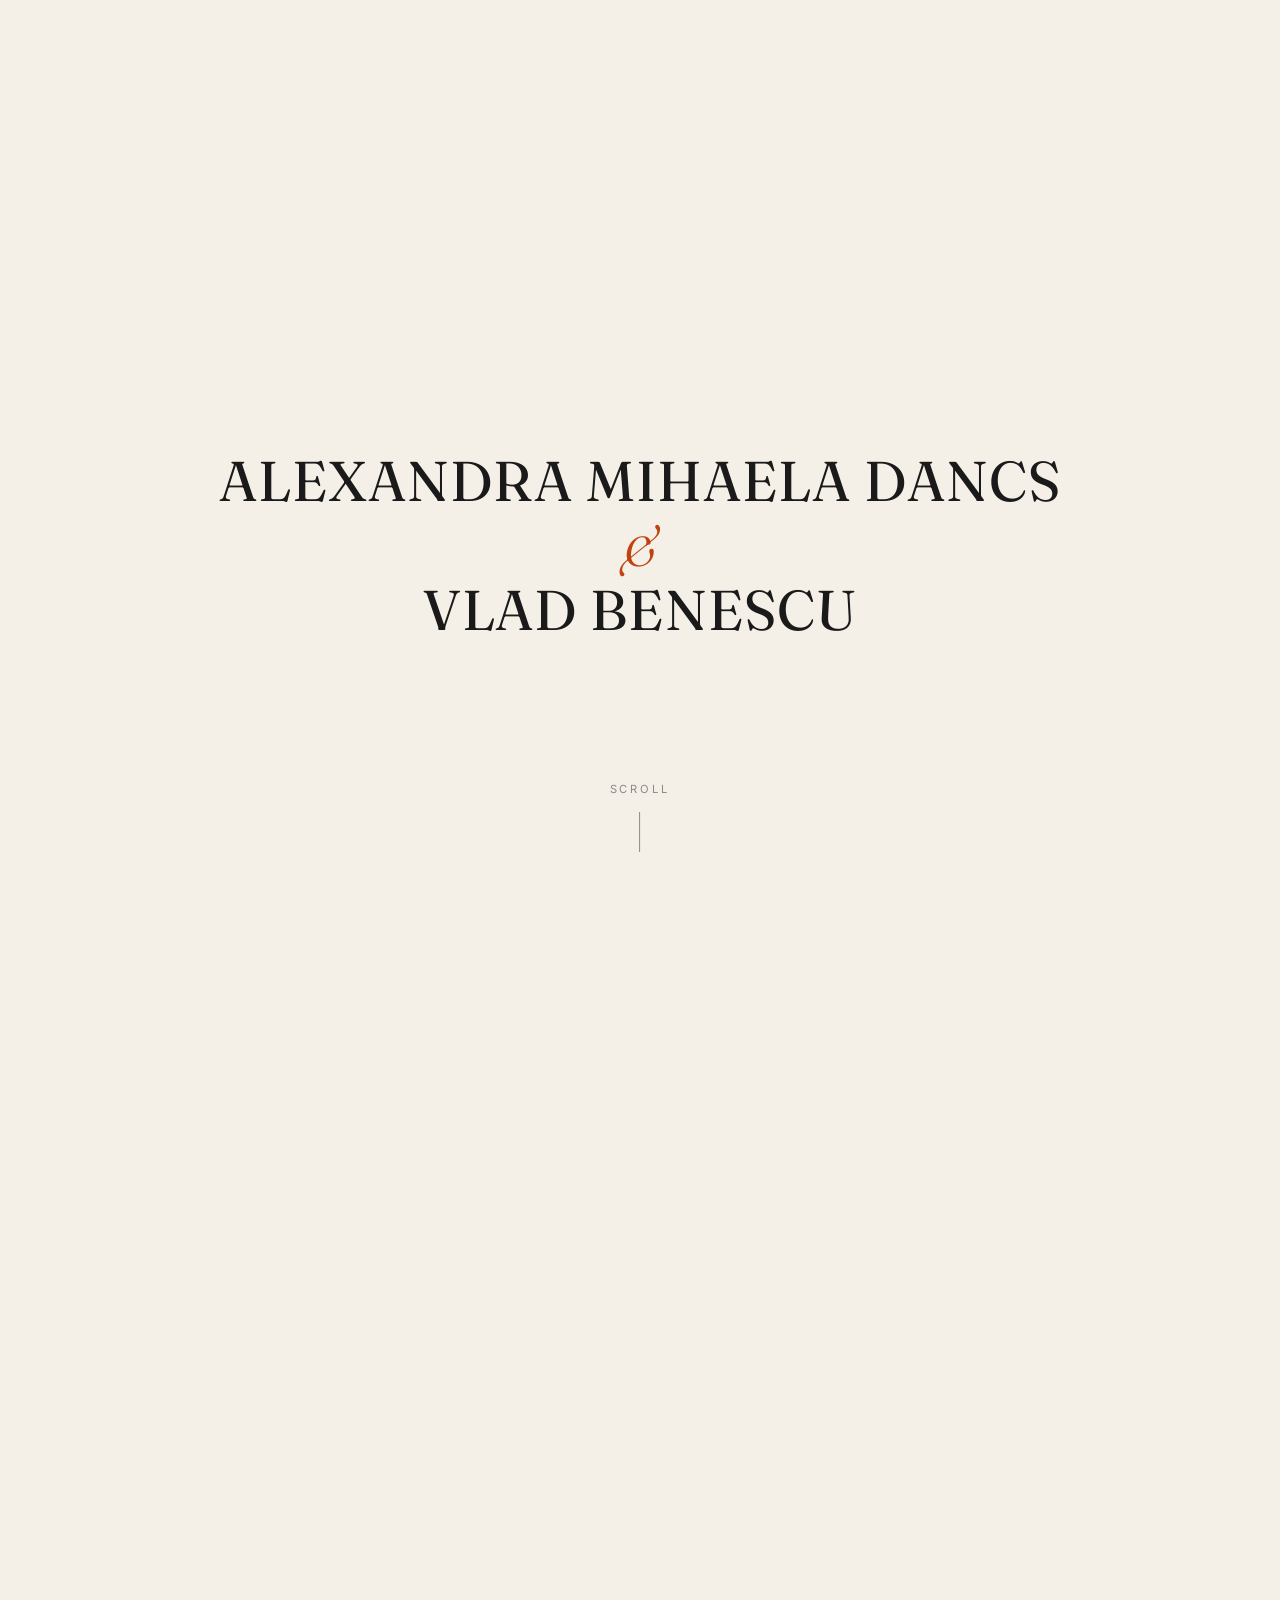
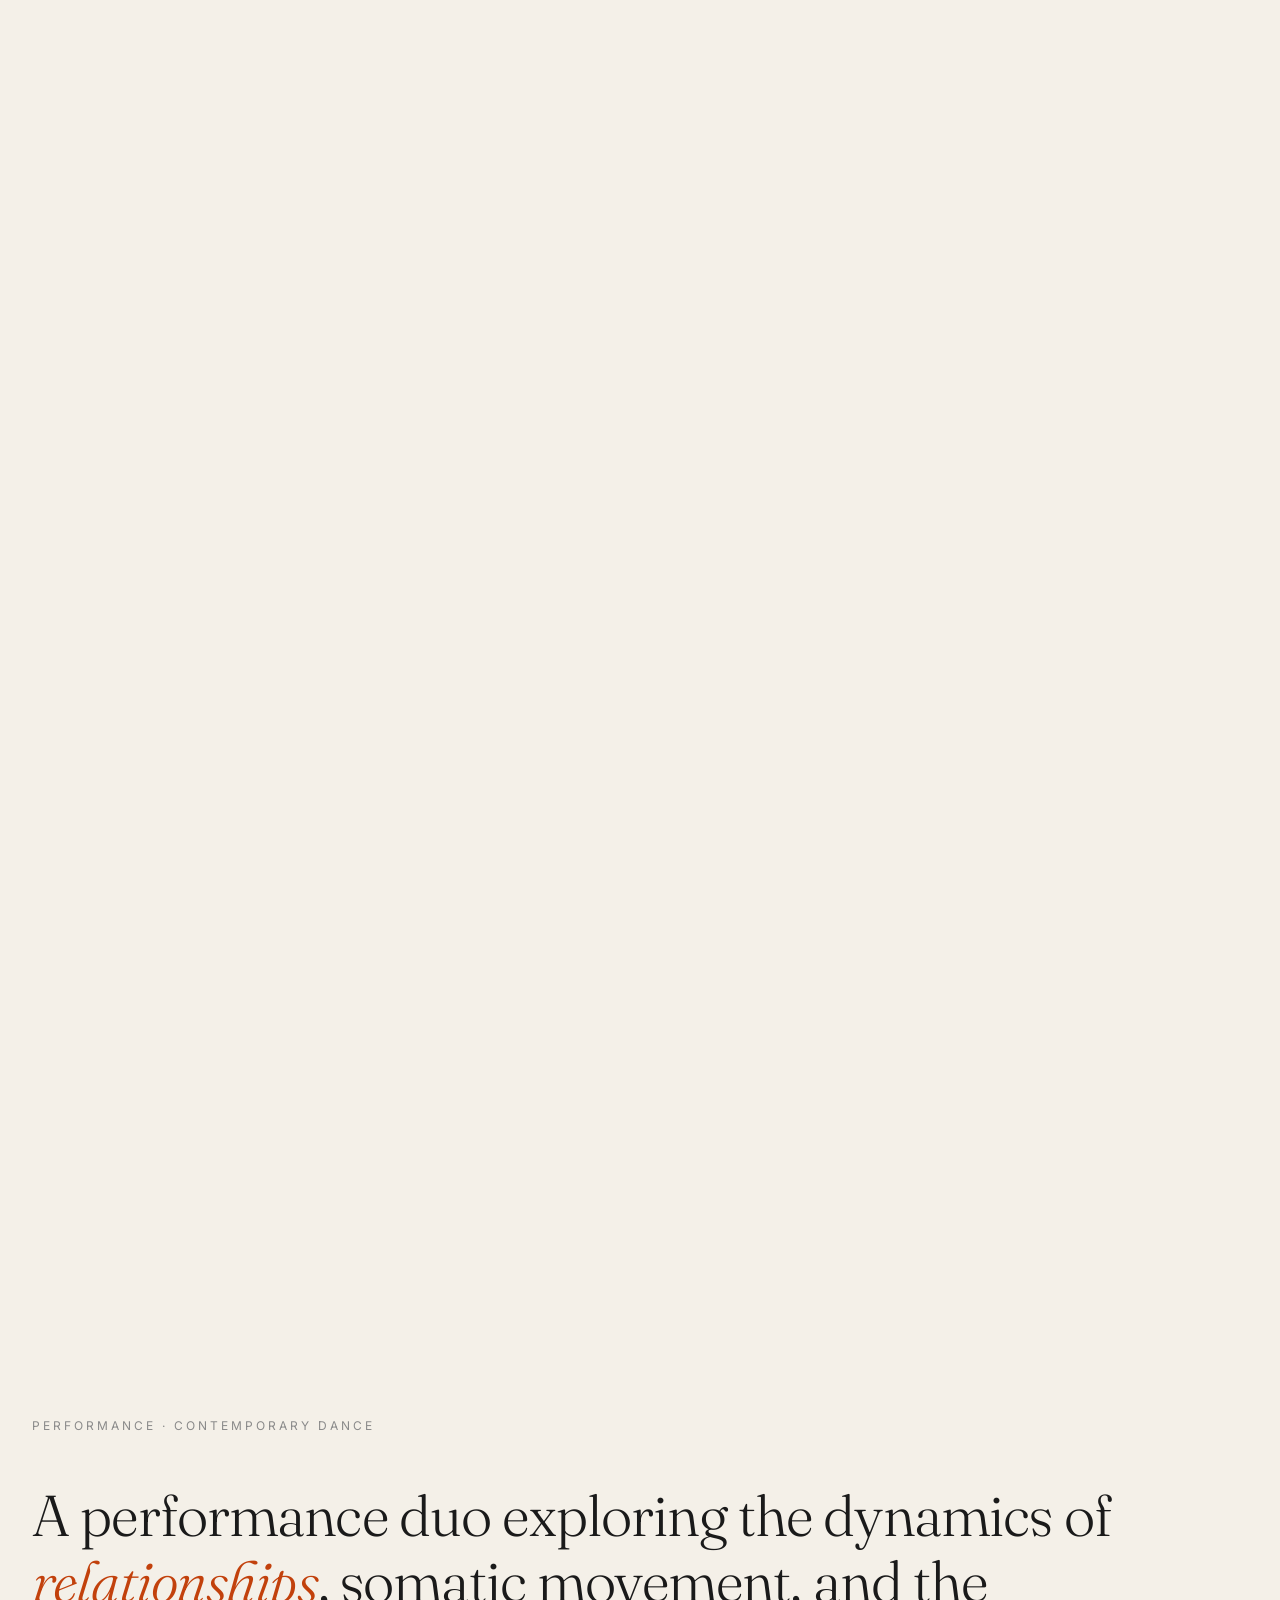
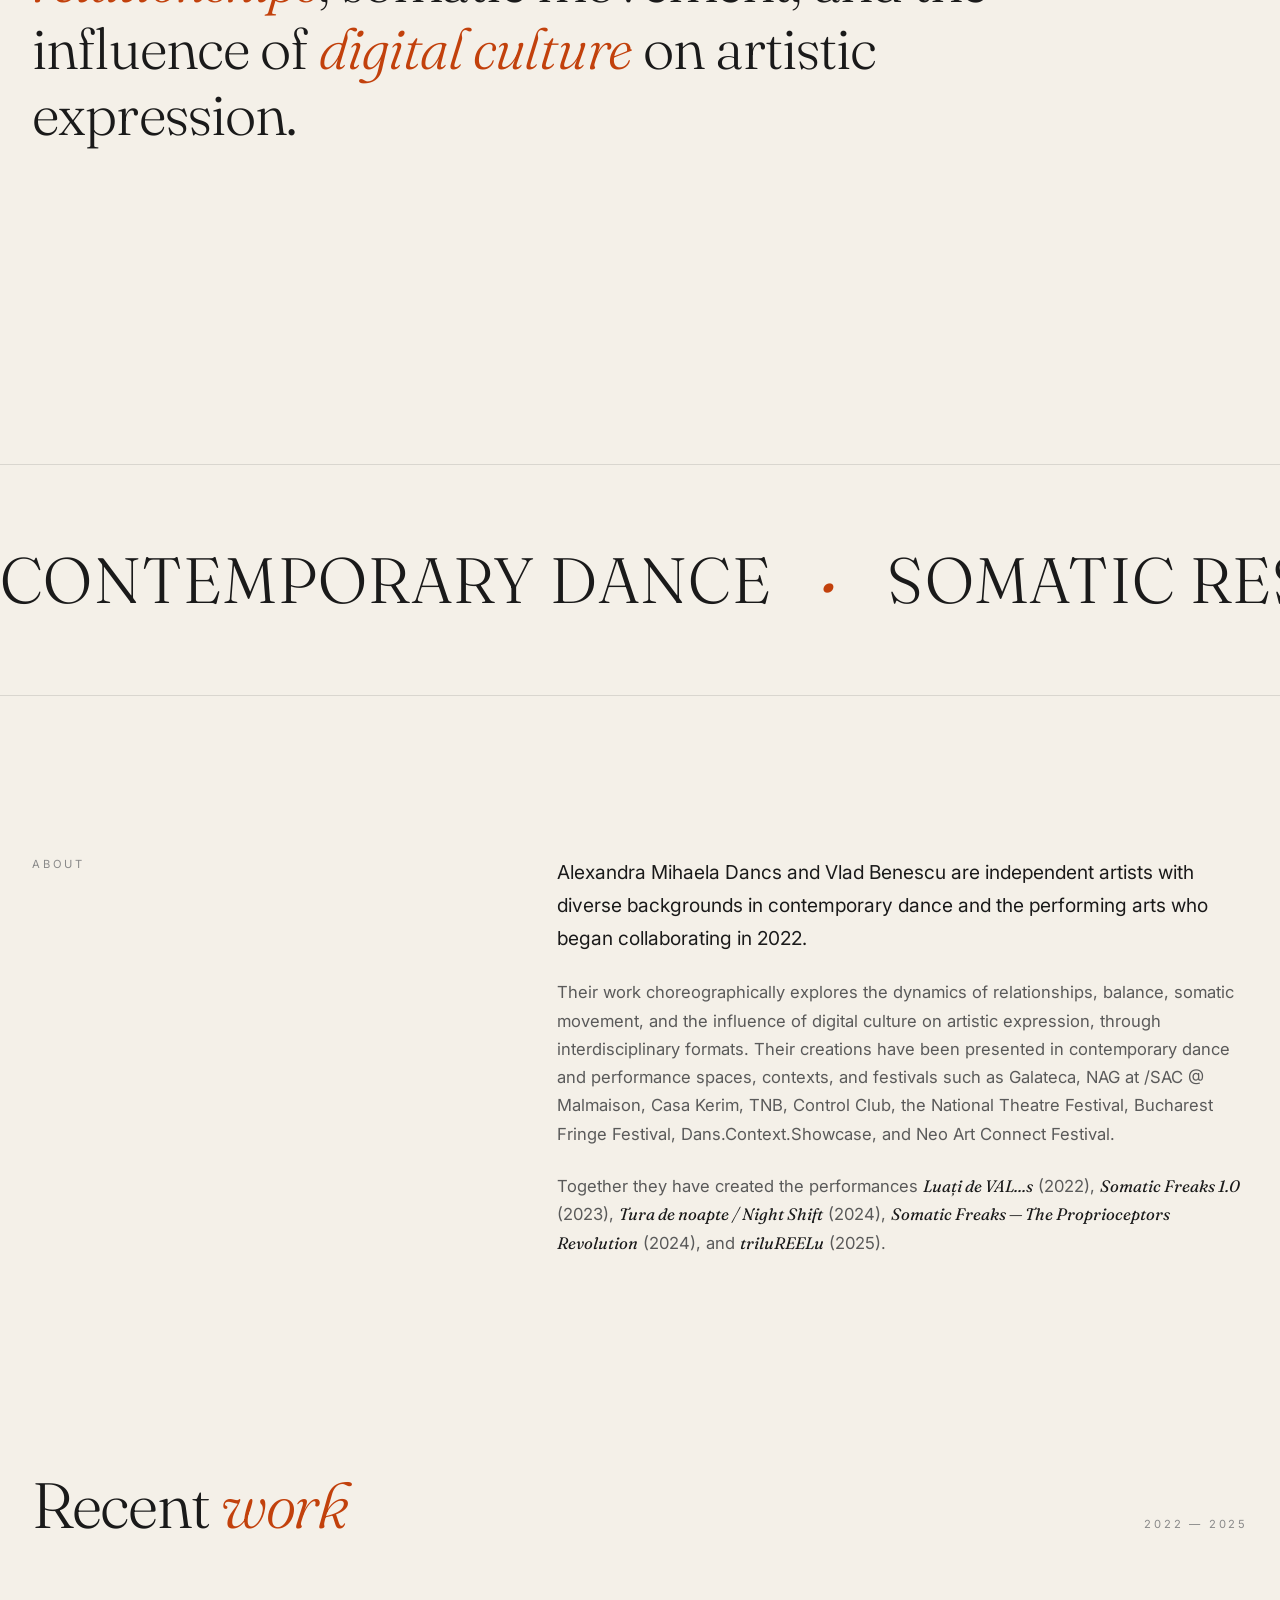
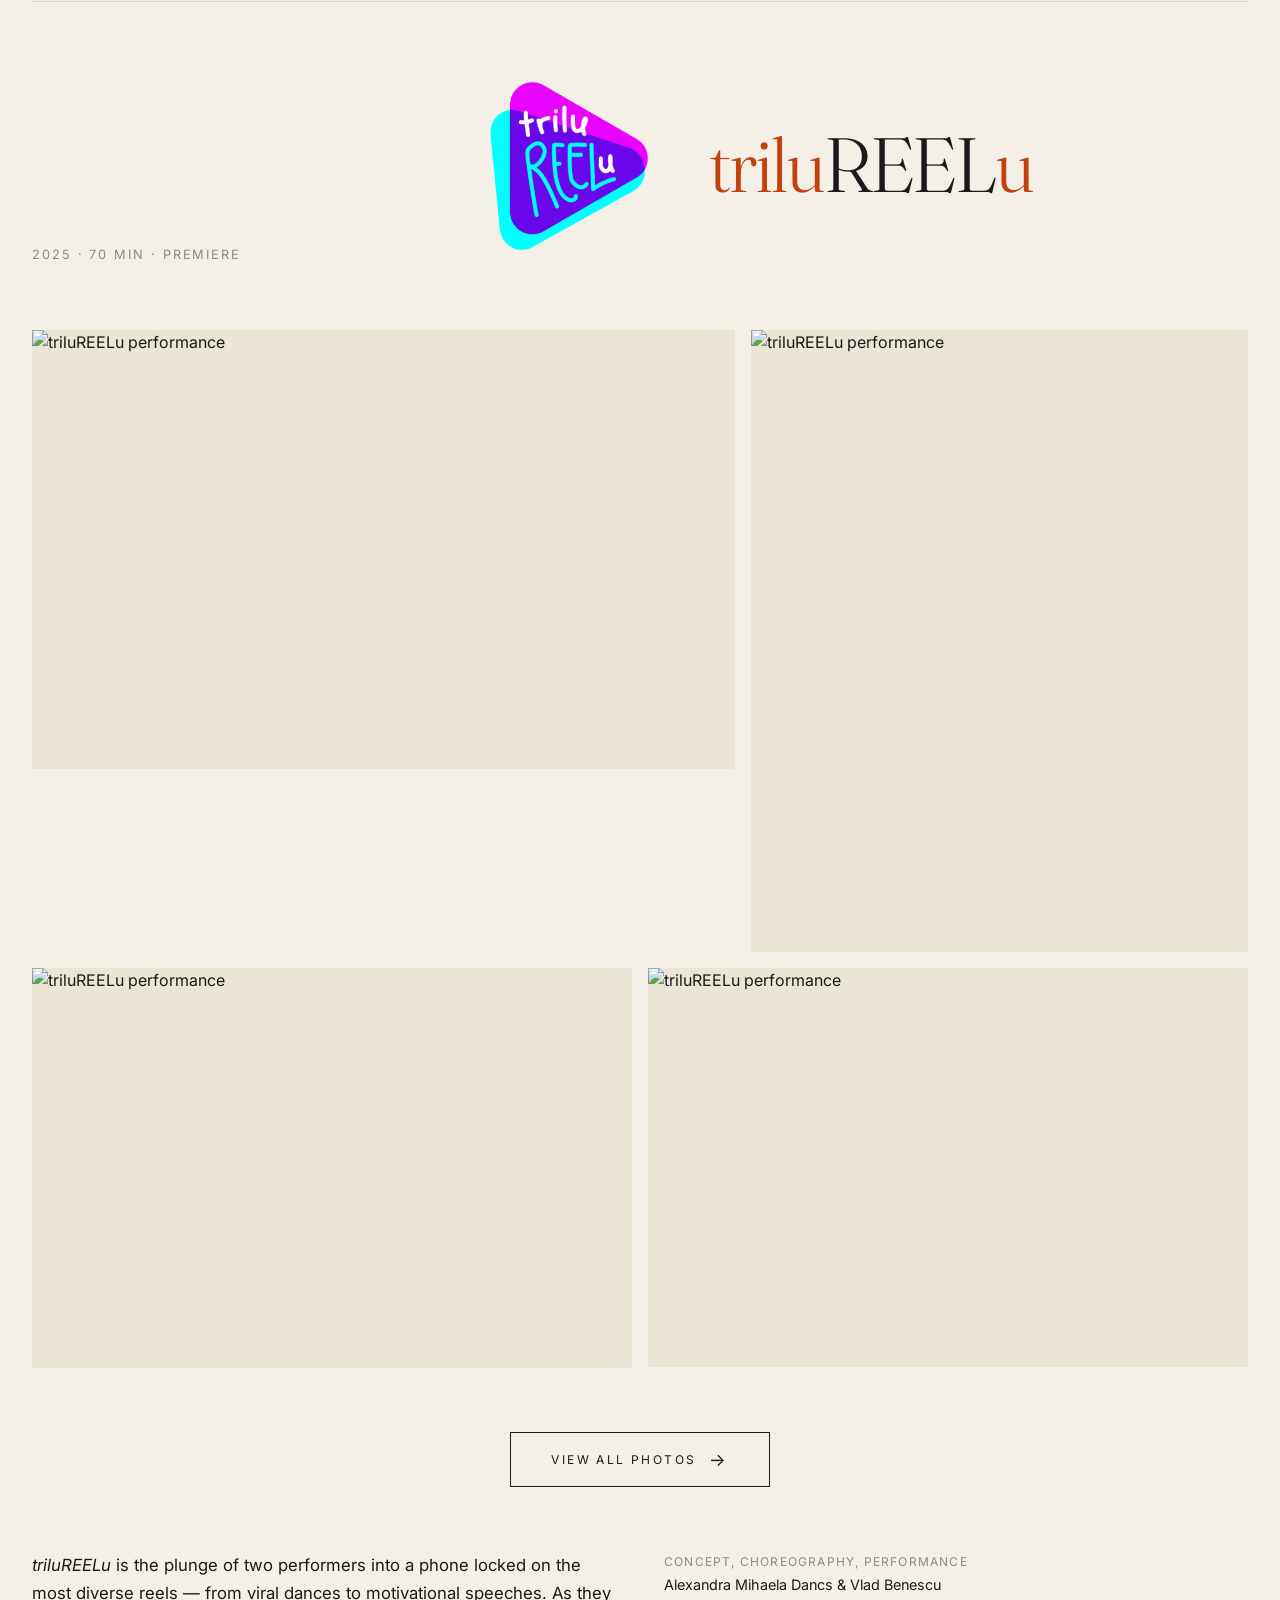
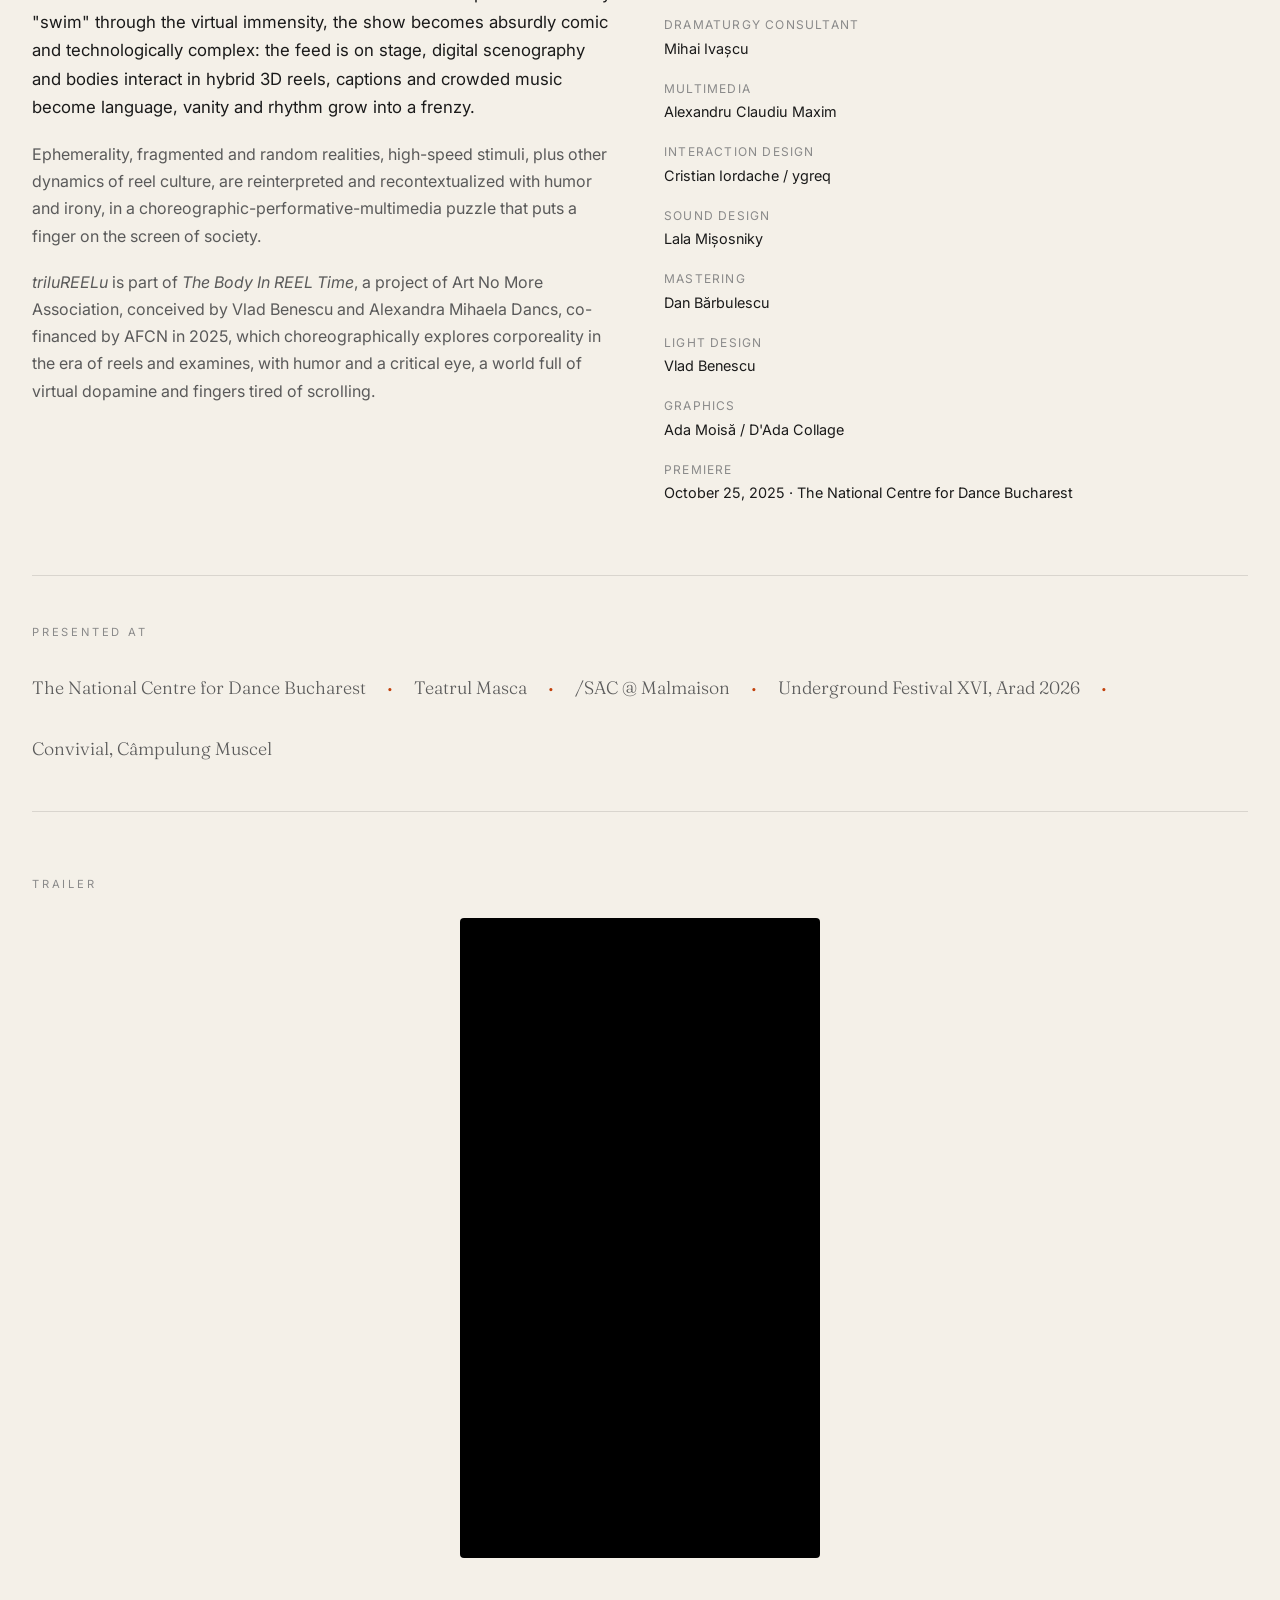
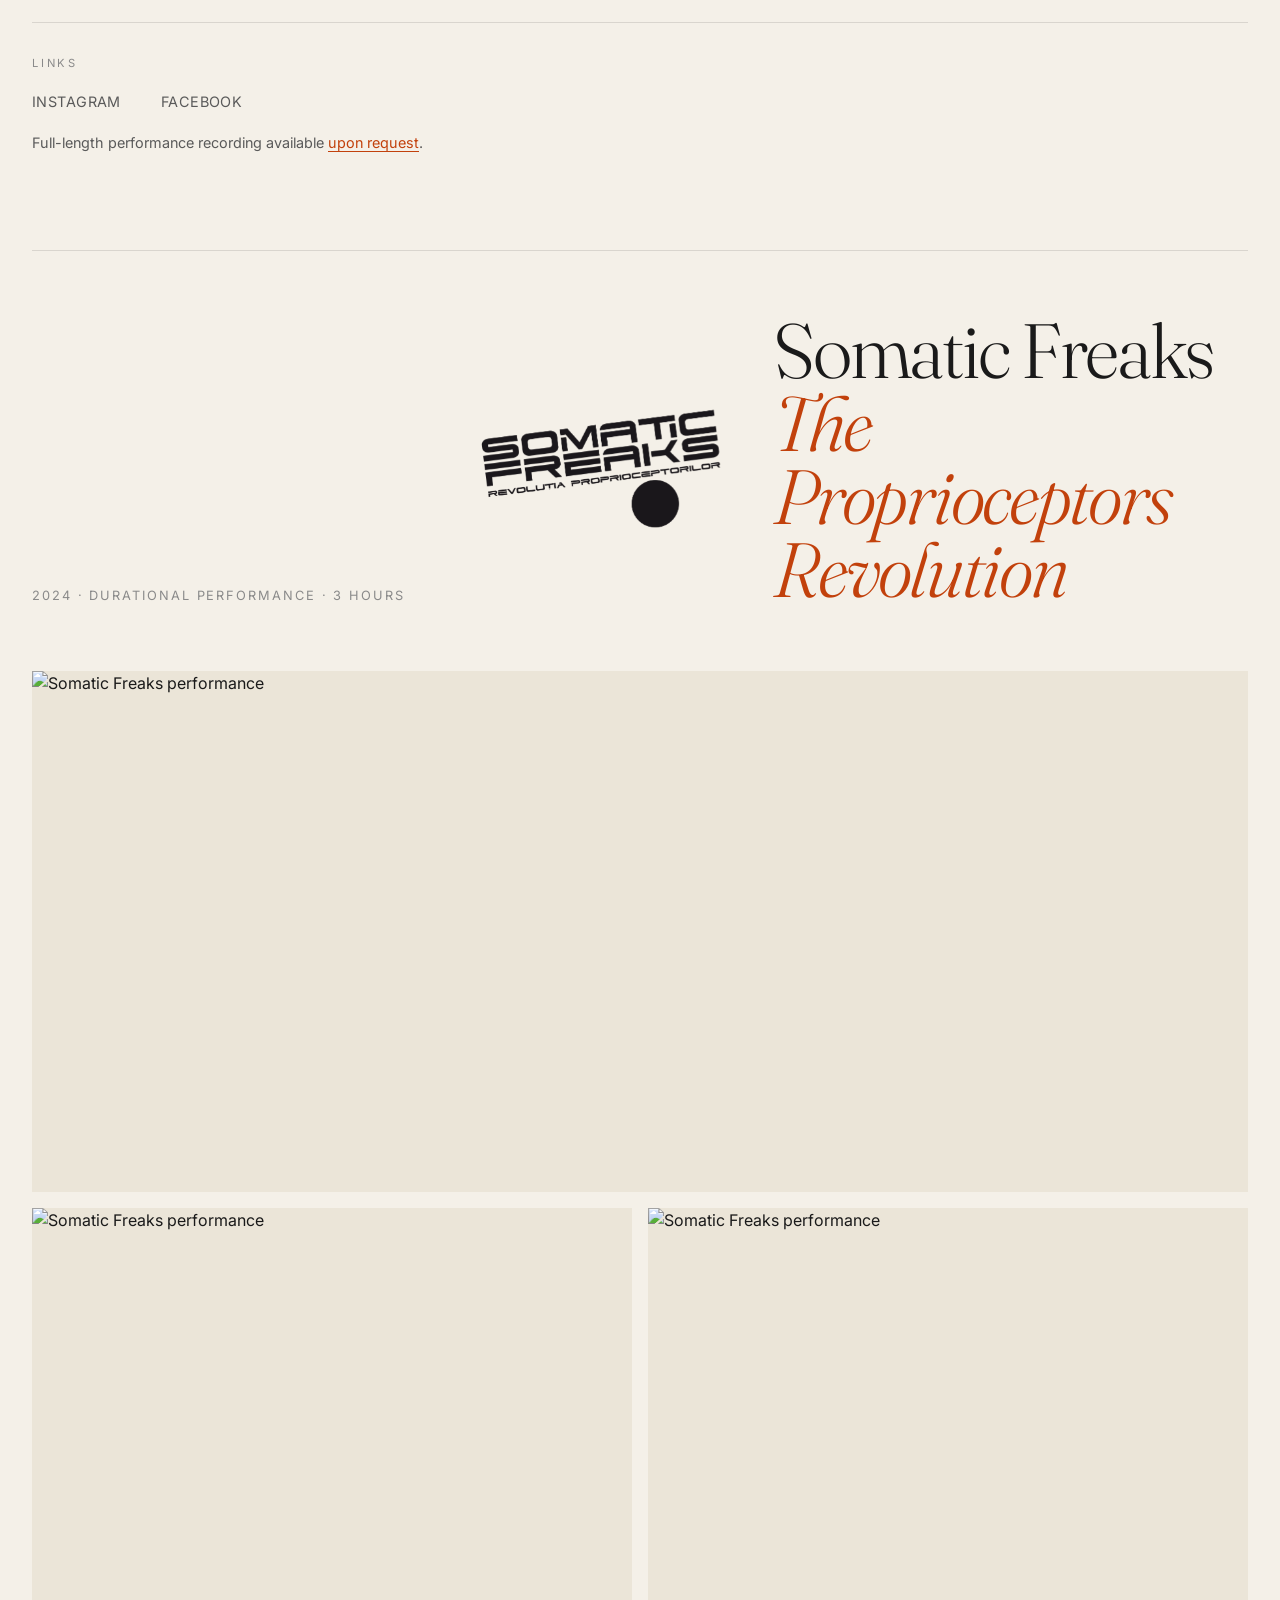
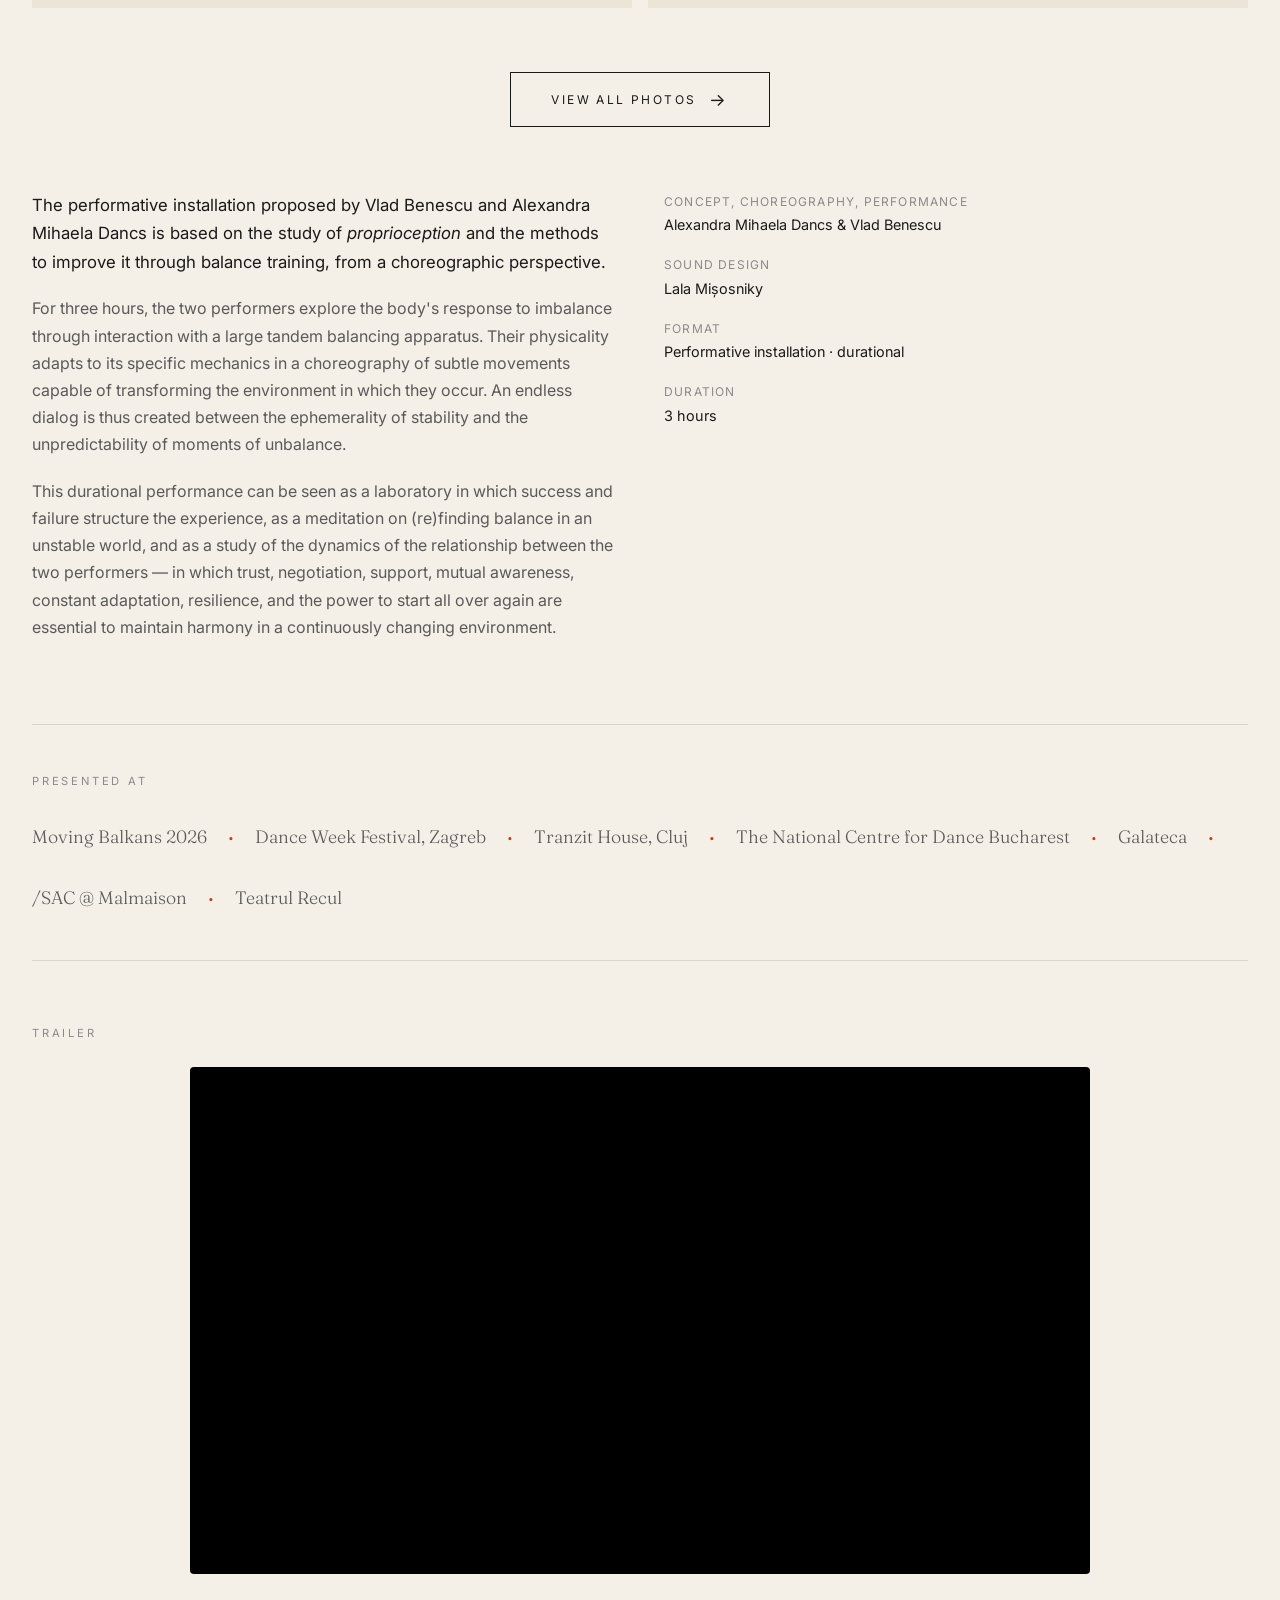
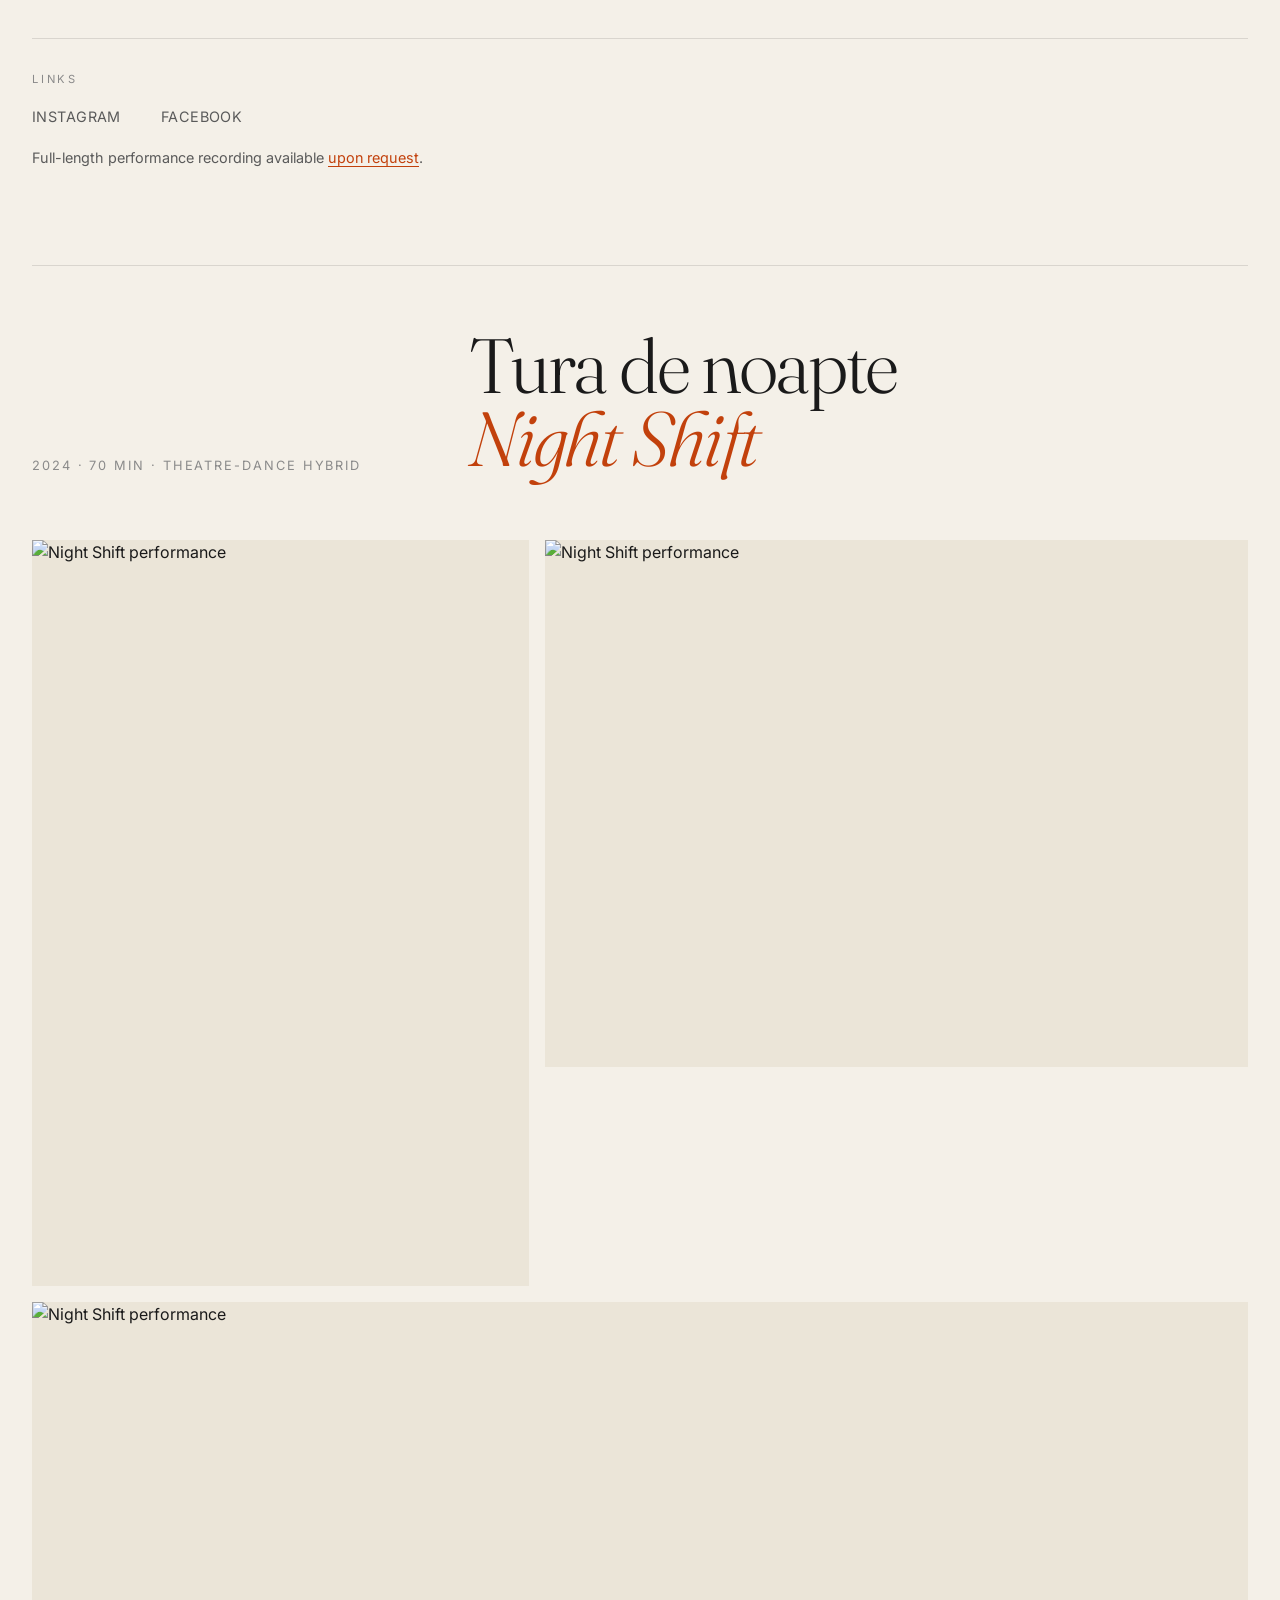
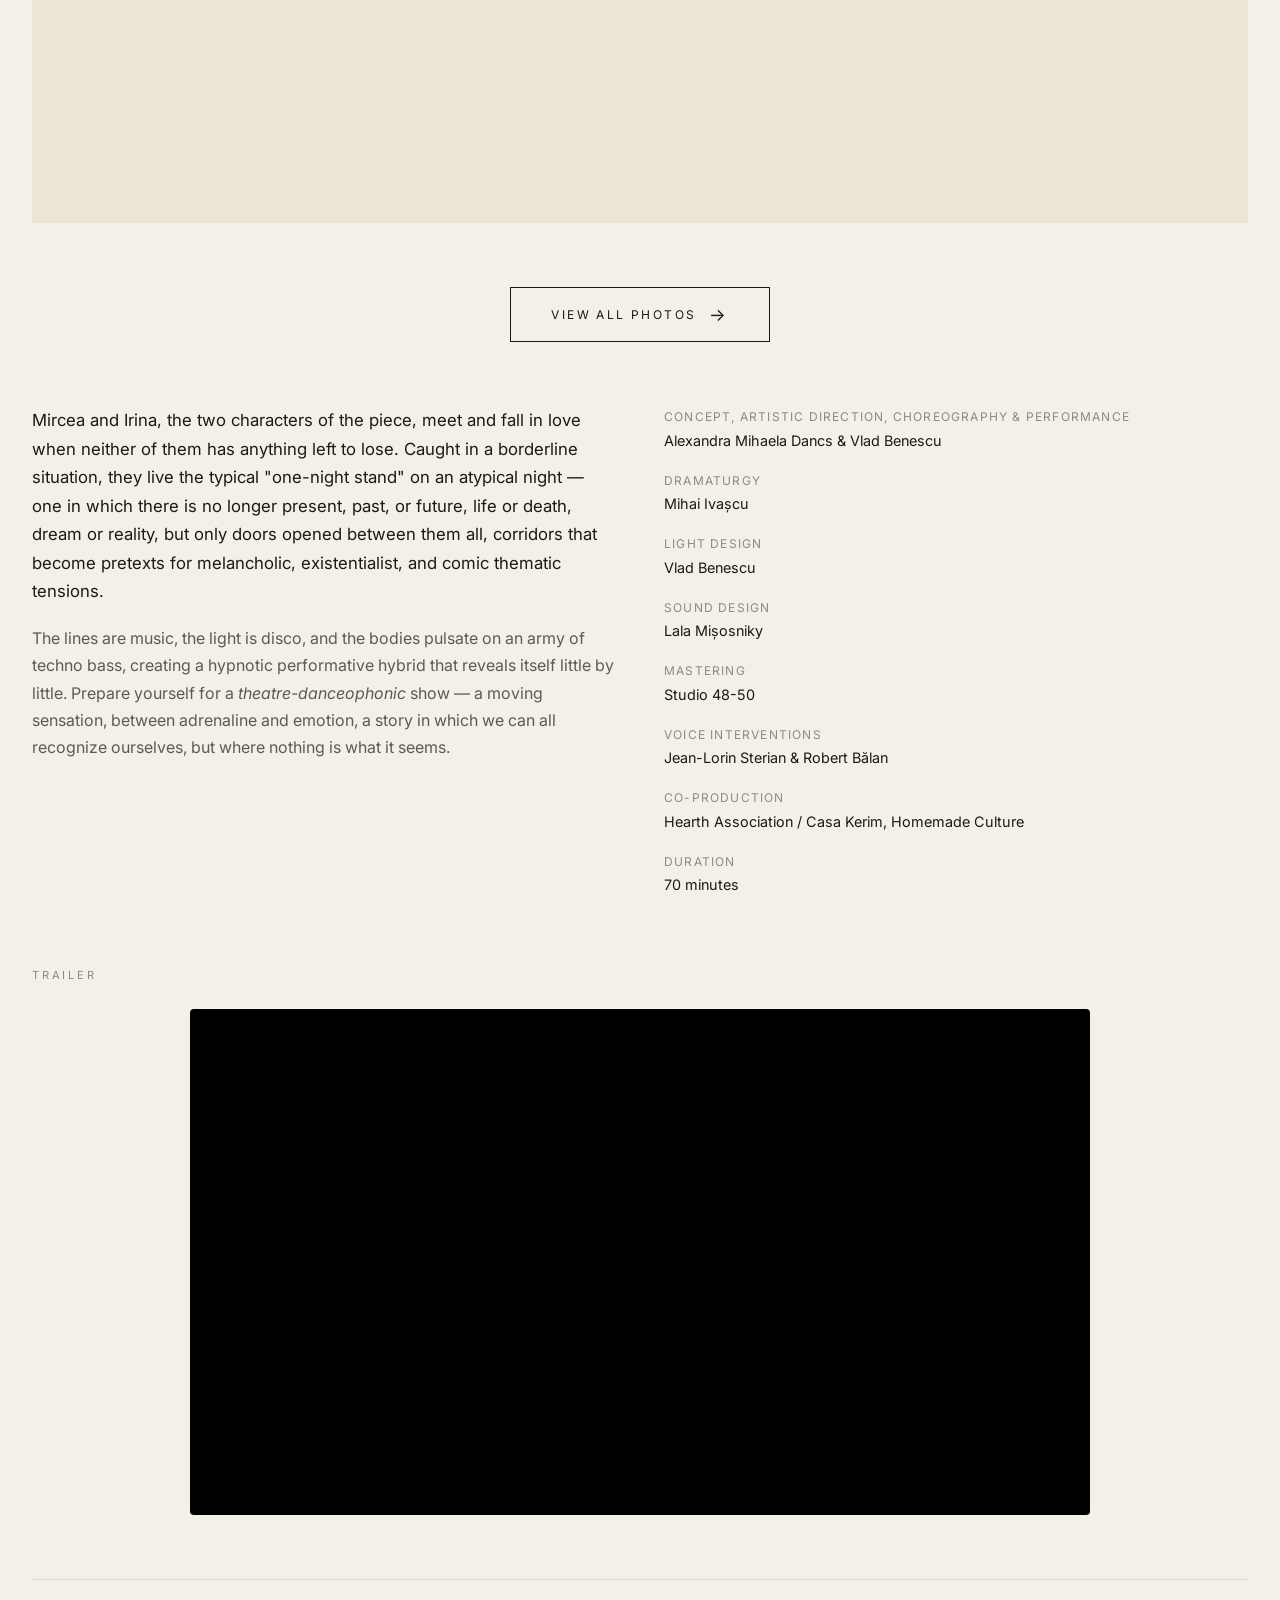
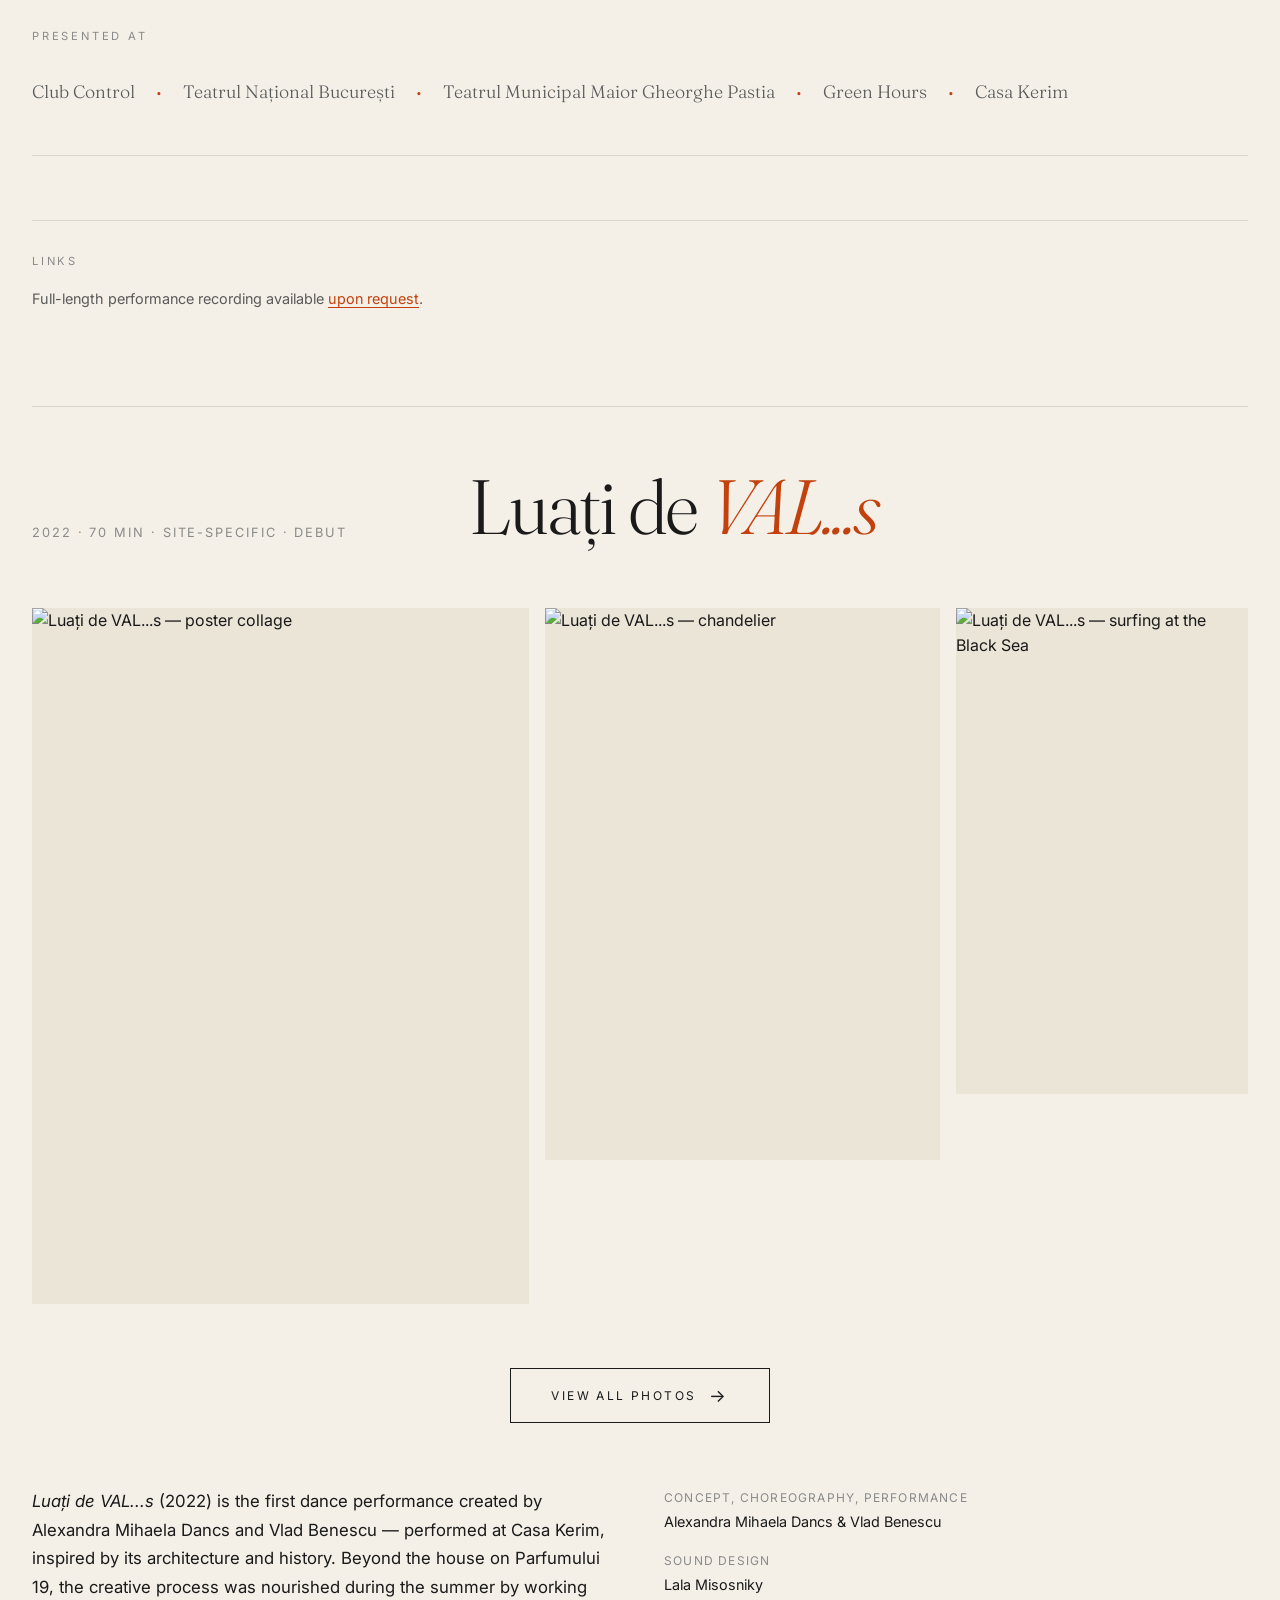
==== index.html @ 2a433d63 "Add Somatic Freaks styles and update awards section Added new CSS class for Somatic Freaks and updat" ====
<!DOCTYPE html>
<html lang="en">
<head>
<meta charset="UTF-8">
<meta name="viewport" content="width=device-width, initial-scale=1.0">
<title>Alexandra Mihaela Dancs &amp; Vlad Benescu</title>
<meta name="description" content="A contemporary dance duo exploring relationships, somatic movement, and the influence of digital culture on artistic expression.">

<!-- Previzualizare la share pe WhatsApp / Facebook / Messenger -->
<meta property="og:title" content="Alexandra Mihaela Dancs &amp; Vlad Benescu">
<meta property="og:description" content="A contemporary dance duo exploring relationships, somatic movement, and the influence of digital culture on artistic expression.">
<meta property="og:image" content="https://dancs-benescu.com/tr01.jpg">
<meta property="og:url" content="https://dancs-benescu.com">
<meta property="og:type" content="website">

<!-- ═══════════════════════════════════════════════════════════════
     FONTURI — presetarea activă e PRESET 1.
     Ca să schimbi presetarea: comentezi linia de mai jos, decomentezi
     linia presetării dorite, ȘI schimbi --font-sans / --font-serif
     în blocul TEMA de mai jos (același număr de preset).
     ═══════════════════════════════════════════════════════════════ -->
<link rel="preconnect" href="https://fonts.googleapis.com">
<link rel="preconnect" href="https://fonts.gstatic.com" crossorigin>

<!-- PRESET 1 — Fraunces + Inter (actual: cald, literar) -->
<link href="https://fonts.googleapis.com/css2?family=Inter:wght@300;400;500&family=Fraunces:opsz,wght@9..144,300;9..144,400;9..144,500&display=swap" rel="stylesheet">

<!-- PRESET 2 — Syne + Inter (contemporan, galerie de artă)
<link href="https://fonts.googleapis.com/css2?family=Inter:wght@300;400;500&family=Syne:wght@400;500;600;700&display=swap" rel="stylesheet">
-->

<!-- PRESET 3 — Instrument Serif + Work Sans (editorial, contrast mare)
<link href="https://fonts.googleapis.com/css2?family=Instrument+Serif:ital@0;1&family=Work+Sans:wght@300;400;500&display=swap" rel="stylesheet">
-->

<!-- PRESET 4 — Bricolage Grotesque + Inter (grafic, un pic brut)
<link href="https://fonts.googleapis.com/css2?family=Bricolage+Grotesque:opsz,wght@12..96,300;12..96,400;12..96,500&family=Inter:wght@300;400;500&display=swap" rel="stylesheet">
-->

<style>
  /* ═══════════════════════════════════════════════════════════════
     TEMA — aici se schimbă culorile, fonturile, fundalul și vitezele
     animațiilor. Nu trebuie atins nimic altceva pentru un redesign.
     ═══════════════════════════════════════════════════════════════ */
  :root {
    /* --- CULORI --- */
    --bg: #f4f0e8;             /* fundalul paginii */
    --bg-soft: #ebe5d8;        /* fundal pentru casete de poze */
    --ink: #1a1a1a;            /* textul principal */
    --ink-soft: #5a5a5a;       /* textul de descriere */
    --ink-faint: #8a8a8a;      /* etichete mici, date */
    --accent: #c2410c;         /* portocaliu — accente, cuvinte italice */
    --accent-light: #ff7a4d;   /* accentul pe fundal închis (footer) */
    --line: rgba(26, 26, 26, 0.12);

    /* --- FUNDAL --- (alege UNA; restul lăsate comentate)
       Variantă A: culoare plată (activă)
       Variantă B: degradeu discret
       Variantă C: degradeu cald dinspre colțul de sus                */
    --bg-layer: none;
    /* --bg-layer: linear-gradient(180deg, #f7f4ee 0%, #ece5d6 100%); */
    /* --bg-layer: radial-gradient(1200px 600px at 20% -10%, #fbf8f2 0%, var(--bg) 60%); */

    /* --- FONTURI --- (trebuie să corespundă cu PRESET-ul din <head>) */
    /* PRESET 1 */
    --font-sans: 'Inter', -apple-system, BlinkMacSystemFont, sans-serif;
    --font-serif: 'Fraunces', Georgia, serif;
    /* PRESET 2: --font-sans: 'Inter', sans-serif;      --font-serif: 'Syne', sans-serif; */
    /* PRESET 3: --font-sans: 'Work Sans', sans-serif;  --font-serif: 'Instrument Serif', Georgia, serif; */
    /* PRESET 4: --font-sans: 'Inter', sans-serif;      --font-serif: 'Bricolage Grotesque', sans-serif; */

    /* --- ANIMAȚII --- */
    --intro-scroll-vh: 300;    /* cât de "lungă" e deschiderea la scroll (în vh); mai mare = deschidere mai lentă */
    --reveal-speed: 1s;        /* cât durează apariția secțiunilor la scroll */
    --reveal-shift: 40px;      /* de la ce distanță urcă secțiunile */
    --marquee-speed: 22s;      /* cât de repede curge banda cu cuvinte */
    --ease: cubic-bezier(0.16, 1, 0.3, 1);
  }

  /* ============ RESET & BASE ============ */
  * { margin: 0; padding: 0; box-sizing: border-box; }

  html { scroll-behavior: smooth; }

  body {
    font-family: var(--font-sans);
    background-color: var(--bg);
    background-image: var(--bg-layer);
    background-attachment: fixed;
    color: var(--ink);
    line-height: 1.6;
    -webkit-font-smoothing: antialiased;
    -moz-osx-font-smoothing: grayscale;
    overflow-x: hidden;
  }

  /* titlu citit de Google și de cititoarele de ecran, invizibil pe pagină */
  .sr-only {
    position: absolute;
    width: 1px; height: 1px;
    padding: 0; margin: -1px;
    overflow: hidden;
    clip: rect(0, 0, 0, 0);
    white-space: nowrap;
    border: 0;
  }

  /* ============ INTRO — deschidere la scroll ============
     #introStage e înalt (vh dat de --intro-scroll-vh), iar .intro-stage-inner
     stă fixat (sticky) cât timp se derulează prin el. Numele sunt duplicate
     în două jumătăți (.intro-split-top / -bottom) tăiate exact la mijloc cu
     clip-path, ca să pară un singur bloc de text la început. JS-ul (mai jos)
     calculează procentul de scroll parcurs prin secțiune și, pe baza lui,
     îndepărtează cele două jumătăți și mărește fereastra din mijloc, care
     dezvăluie o poză din primul spectacol.
     ═══════════════════════════════════════════════════════════════ */
  .intro-stage {
    height: calc(var(--intro-scroll-vh) * 1vh);
    position: relative;
  }

  .intro-stage-inner {
    position: sticky;
    top: 0;
    height: 100vh;
    overflow: hidden;
    background: var(--bg);
  }

  .intro-split {
    position: absolute;
    inset: 0;
    display: flex;
    flex-direction: column;
    align-items: center;
    justify-content: center;
    padding: 2rem;
    will-change: transform;
  }

  .intro-split-top { clip-path: inset(0 0 50% 0); }
  .intro-split-bottom { clip-path: inset(50% 0 0 0); }

  .intro-window {
    position: absolute;
    left: 0;
    right: 0;
    top: 50%;
    height: 0;
    overflow: hidden;
    transform: translateY(-50%);
    z-index: 5;
  }

  .intro-window img {
    position: absolute;
    top: 50%;
    left: 50%;
    width: 100%;
    height: 100vh;
    object-fit: cover;
    transform: translate(-50%, -50%);
  }

  .intro-scroll-hint {
    position: absolute;
    bottom: 3rem;
    left: 50%;
    transform: translateX(-50%);
    font-size: 0.7rem;
    letter-spacing: 0.25em;
    text-transform: uppercase;
    color: var(--ink-faint);
    opacity: 0;
    animation: fadeIn 1s ease 1.8s forwards;
    z-index: 10;
    transition: opacity 0.3s ease;
  }

  .intro-scroll-hint::after {
    content: '';
    display: block;
    width: 1px;
    height: 40px;
    background: var(--ink-faint);
    margin: 0.8rem auto 0;
    animation: scrollLine 2s ease-in-out infinite;
    transform-origin: top;
  }

  .intro-names {
    font-family: var(--font-serif);
    font-weight: 400;
    font-size: clamp(1.6rem, 5vw, 3.5rem);
    line-height: 1.15;
    text-align: center;
    letter-spacing: 0.02em;
    text-transform: uppercase;
    max-width: 1100px;
  }

  .intro-line {
    display: block;
    overflow: hidden;
  }

  .intro-line span {
    display: inline-block;
    transform: translateY(110%);
    opacity: 0;
    animation: revealUp 1.1s var(--ease) forwards;
  }

  .intro-line:nth-child(1) span { animation-delay: 0.3s; }
  .intro-line:nth-child(2) span { animation-delay: 0.6s; }
  .intro-line:nth-child(3) span { animation-delay: 0.9s; }

  @keyframes revealUp {
    to { transform: translateY(0); opacity: 1; }
  }

  .intro-amp {
    font-style: italic;
    color: var(--accent);
    font-weight: 300;
  }

  .intro-sub {
    position: absolute;
    left: 50%;
    top: calc(50% + 6rem);
    transform: translateX(-50%);
    font-size: 0.75rem;
    letter-spacing: 0.2em;
    text-transform: uppercase;
    color: var(--ink-faint);
    opacity: 0;
    animation: fadeIn 1s ease 1.4s forwards;
    transition: opacity 0.3s ease;
    z-index: 10;
    white-space: nowrap;
  }

  @keyframes fadeIn {
    to { opacity: 1; }
  }

  /* ============ HEADER ============ */
  header {
    position: fixed;
    top: 0; left: 0; right: 0;
    padding: 1.5rem 2rem;
    display: flex;
    justify-content: space-between;
    align-items: center;
    z-index: 100;
    mix-blend-mode: difference;
    color: #fff;
    transform: translateY(-100%);
    transition: transform 0.8s var(--ease);
  }

  header.visible { transform: translateY(0); }

  .logo {
    font-family: var(--font-serif);
    font-size: 0.95rem;
    font-weight: 400;
    letter-spacing: 0.05em;
    text-transform: uppercase;
  }

  nav {
    display: flex;
    gap: 2rem;
    font-size: 0.8rem;
    letter-spacing: 0.15em;
    text-transform: uppercase;
  }

  nav a {
    color: inherit;
    text-decoration: none;
    transition: opacity 0.3s;
  }

  nav a:hover { opacity: 0.6; }

  /* ============ SECTIONS ============ */
  section {
    padding: 6rem 2rem;
    max-width: 1400px;
    margin: 0 auto;
  }

  .reveal {
    opacity: 0;
    transform: translateY(var(--reveal-shift));
    transition: opacity var(--reveal-speed) var(--ease),
                transform var(--reveal-speed) var(--ease);
  }

  .reveal.in-view {
    opacity: 1;
    transform: translateY(0);
  }

  /* ============ HERO ============ */
  .hero {
    min-height: 100vh;
    display: flex;
    flex-direction: column;
    justify-content: center;
    padding-top: 8rem;
    padding-bottom: 4rem;
  }

  .hero-eyebrow {
    font-size: 0.75rem;
    letter-spacing: 0.25em;
    text-transform: uppercase;
    color: var(--ink-faint);
    margin-bottom: 2rem;
  }

  .hero-tagline-large {
    font-family: var(--font-serif);
    font-weight: 300;
    font-size: clamp(2rem, 4.5vw, 4rem);
    line-height: 1.15;
    letter-spacing: -0.015em;
    max-width: 1100px;
    color: var(--ink);
    margin-top: 1rem;
  }

  .hero-tagline-large em {
    font-style: italic;
    color: var(--accent);
  }

  /* ============ MARQUEE ============ */
  .marquee {
    padding: 4rem 0;
    overflow: hidden;
    border-top: 1px solid var(--line);
    border-bottom: 1px solid var(--line);
    margin: 4rem 0;
  }

  .marquee-track {
    display: flex;
    gap: 3rem;
    animation: scroll var(--marquee-speed) linear infinite;
    white-space: nowrap;
    font-family: var(--font-serif);
    font-size: clamp(2rem, 5vw, 4rem);
    font-weight: 300;
    text-transform: uppercase;
    letter-spacing: 0.02em;
  }

  .marquee-item {
    display: inline-flex;
    align-items: center;
    gap: 3rem;
  }

  .marquee-dot {
    color: var(--accent);
    font-style: italic;
  }

  @keyframes scroll {
    from { transform: translateX(0); }
    to { transform: translateX(-50%); }
  }

  /* ============ ABOUT ============ */
  .about {
    display: grid;
    grid-template-columns: 1fr 1.5fr;
    gap: 4rem;
    align-items: start;
  }

  @media (max-width: 800px) {
    .about { grid-template-columns: 1fr; gap: 2rem; }
  }

  .section-label {
    font-size: 0.7rem;
    letter-spacing: 0.25em;
    text-transform: uppercase;
    color: var(--ink-faint);
  }

  .about-text p {
    font-size: clamp(1rem, 1.3vw, 1.15rem);
    line-height: 1.7;
    margin-bottom: 1.5rem;
    color: var(--ink-soft);
  }

  .about-text p:first-child {
    font-size: clamp(1.15rem, 1.5vw, 1.35rem);
    color: var(--ink);
  }

  .about-text em {
    font-style: italic;
    color: var(--ink);
    font-family: var(--font-serif);
  }

  /* ============ WORK ============ */
  .work-header {
    display: flex;
    justify-content: space-between;
    align-items: baseline;
    margin-bottom: 4rem;
    flex-wrap: wrap;
    gap: 1rem;
  }

  .work-title {
    font-family: var(--font-serif);
    font-weight: 300;
    font-size: clamp(2rem, 5vw, 4rem);
    line-height: 1;
    letter-spacing: -0.02em;
  }

  .work-title em {
    font-style: italic;
    color: var(--accent);
  }

  /* ============ PIECE ============ */
  .piece {
    border-top: 1px solid var(--line);
    padding-top: 4rem;
    margin-bottom: 6rem;
  }

  .piece-header {
    display: grid;
    grid-template-columns: 1fr 2fr;
    gap: 3rem;
    margin-bottom: 3rem;
    align-items: end;
  }

  @media (max-width: 800px) {
    .piece-header { grid-template-columns: 1fr; gap: 1rem; }
  }

  .piece-meta {
    font-size: 0.8rem;
    letter-spacing: 0.15em;
    text-transform: uppercase;
    color: var(--ink-faint);
  }

  .piece-name {
    font-family: var(--font-serif);
    font-weight: 300;
    font-size: clamp(2.5rem, 6vw, 5rem);
    line-height: 0.95;
    letter-spacing: -0.03em;
  }

  .piece-name em {
    font-style: italic;
    color: var(--accent);
  }

  /* triluREELu — accent fără italic */
  .piece-accent { color: var(--accent); font-style: normal; }

  /* logo + titlu spectacol, unul lângă altul */
  .piece-name--with-logo {
    display: flex;
    align-items: center;
    gap: 2.5rem;
  }

  .piece-name-logo {
    max-height: 200px;
    width: auto;
    object-fit: contain;
    flex-shrink: 0;
    transform: translateX(-250px);
    opacity: 0;
  }

  .piece.in-view .piece-name-logo {
    animation: logo-slide-in 1.4s cubic-bezier(.22,.9,.36,1) forwards;
  }

  @keyframes logo-slide-in {
    0%   { transform: translateX(-250px); opacity: 0; }
    40%  { transform: translateX(8px);    opacity: 1; }
    60%  { transform: translateX(-4px);   opacity: 1; }
    80%  { transform: translateX(2px);    opacity: 1; }
    100% { transform: translateX(0);      opacity: 1; }
  }

  .piece-content {
    display: grid;
    grid-template-columns: 1fr 1fr;
    gap: 3rem;
    margin-bottom: 3rem;
  }

  @media (max-width: 800px) {
    .piece-content { grid-template-columns: 1fr; }
  }

  .piece-description p {
    font-size: clamp(1rem, 1.2vw, 1.1rem);
    line-height: 1.7;
    margin-bottom: 1.2rem;
    color: var(--ink-soft);
  }

  .piece-description p:first-child {
    color: var(--ink);
    font-size: clamp(1.05rem, 1.3vw, 1.2rem);
  }

  /* citat din jurnalul de lucru */
  .piece-quote {
    font-style: italic;
    font-family: var(--font-serif);
    color: var(--ink);
    padding: 1rem 1.2rem;
    border-left: 2px solid var(--accent);
    margin-top: 1.5rem;
    line-height: 1.6;
  }

  .piece-quote cite {
    font-style: normal;
    font-size: 0.75rem;
    letter-spacing: 0.15em;
    text-transform: uppercase;
    color: var(--ink-faint);
    display: block;
    margin-top: 0.8rem;
  }

  .piece-credits {
    font-size: 0.9rem;
    line-height: 1.8;
    color: var(--ink-soft);
  }

  .piece-credits dt {
    color: var(--ink-faint);
    font-size: 0.75rem;
    text-transform: uppercase;
    letter-spacing: 0.1em;
    margin-top: 1rem;
  }

  .piece-credits dt:first-child { margin-top: 0; }

  .piece-credits dd {
    color: var(--ink);
    margin-bottom: 0.3rem;
  }

  /* ============ VIDEO ============ */
  .video-section { margin: 4rem 0; }

  .video-label {
    font-size: 0.7rem;
    letter-spacing: 0.25em;
    text-transform: uppercase;
    color: var(--ink-faint);
    margin-bottom: 1.5rem;
  }

  /* video vertical, format reel */
  .video-shorts { display: flex; justify-content: center; }

  .video-shorts-wrap {
    width: 100%;
    max-width: 360px;
    aspect-ratio: 9/16;
    position: relative;
    background: #000;
    border-radius: 4px;
    overflow: hidden;
  }

  /* video orizontal, format normal */
  .video-wide {
    max-width: 900px;
    margin: 0 auto;
    aspect-ratio: 16/9;
    position: relative;
    background: #000;
    border-radius: 4px;
    overflow: hidden;
  }

  .video-shorts-wrap iframe,
  .video-wide iframe {
    position: absolute;
    inset: 0;
    width: 100%;
    height: 100%;
    border: 0;
  }

  /* ============ GALLERY ============ */
  .gallery {
    display: grid;
    grid-template-columns: repeat(12, 1fr);
    gap: 1rem;
    margin: 4rem 0;
  }

  .gallery-item {
    overflow: hidden;
    background: var(--bg-soft);
    position: relative;
  }

  .gallery-item img {
    width: 100%;
    height: 100%;
    object-fit: cover;
    display: block;
    transition: transform 1.2s var(--ease);
  }

  .gallery-item:hover img { transform: scale(1.04); }

  /* triluREELu — 4 poze */
  .g1 { grid-column: 1 / 8; aspect-ratio: 16/10; }
  .g2 { grid-column: 8 / 13; aspect-ratio: 4/5; }
  .g6 { grid-column: 1 / 7; aspect-ratio: 3/2; }
  .g7 { grid-column: 7 / 13; aspect-ratio: 3/2; }

  /* Somatic Freaks — 3 poze, cinematic */
  .sg1 { grid-column: 1 / 13; aspect-ratio: 21/9; }
  .sg2 { grid-column: 1 / 7; aspect-ratio: 3/2; }
  .sg3 { grid-column: 7 / 13; aspect-ratio: 3/2; }

  /* Night Shift — 3 poze, nocturn */
  .ng1 { grid-column: 1 / 6; aspect-ratio: 2/3; }
  .ng2 { grid-column: 6 / 13; aspect-ratio: 4/3; }
  .ng3 { grid-column: 1 / 13; aspect-ratio: 21/9; }

  /* Somatic Freaks 1.0 — 1 poză */
  .sfg1 { grid-column: 1 / 8; aspect-ratio: 3/2; }

  /* Luați de VAL...s — 3 poze */
  .vg1 { grid-column: 1 / 6; aspect-ratio: 5/7; }
  .vg2 { grid-column: 6 / 10; aspect-ratio: 5/7; }
  .vg3 { grid-column: 10 / 13; aspect-ratio: 3/5; }

  @media (max-width: 800px) {
    .gallery { grid-template-columns: 1fr 1fr; gap: 0.5rem; }
    .gallery-item { grid-column: auto !important; aspect-ratio: 1/1 !important; }
    .vg1, .vg2, .vg3 { aspect-ratio: 4/5 !important; }
  }

  /* ============ GALLERY ACTIONS ============ */
  .gallery-actions {
    display: flex;
    justify-content: center;
    margin: 2rem 0 4rem;
  }

  .view-all-btn {
    background: transparent;
    border: 1px solid var(--ink);
    color: var(--ink);
    padding: 1rem 2.5rem;
    font-family: var(--font-sans);
    font-size: 0.75rem;
    letter-spacing: 0.2em;
    text-transform: uppercase;
    cursor: pointer;
    transition: background 0.3s, color 0.3s;
    display: inline-flex;
    align-items: center;
    gap: 0.8rem;
  }

  .view-all-btn:hover { background: var(--ink); color: var(--bg); }
  .view-all-btn .arrow { transition: transform 0.3s; font-size: 1.1rem; }
  .view-all-btn:hover .arrow { transform: translateX(4px); }

  /* ============ LIGHTBOX ============ */
  .lightbox {
    position: fixed;
    inset: 0;
    background: rgba(15, 15, 15, 0.96);
    z-index: 9999;
    opacity: 0;
    visibility: hidden;
    transition: opacity 0.4s, visibility 0.4s;
    display: flex;
    flex-direction: column;
  }

  .lightbox.open { opacity: 1; visibility: visible; }

  .lightbox-header {
    display: flex;
    justify-content: space-between;
    align-items: center;
    padding: 1.5rem 2rem;
    color: #fff;
  }

  .lightbox-title {
    font-family: var(--font-serif);
    font-size: 0.95rem;
    font-weight: 400;
    letter-spacing: 0.05em;
    text-transform: uppercase;
  }

  .lightbox-counter {
    font-size: 0.75rem;
    letter-spacing: 0.15em;
    color: rgba(255, 255, 255, 0.5);
  }

  .lightbox-close {
    background: transparent;
    border: none;
    color: #fff;
    cursor: pointer;
    padding: 0.5rem 1rem;
    font-family: var(--font-sans);
    font-size: 0.75rem;
    letter-spacing: 0.2em;
    text-transform: uppercase;
    transition: opacity 0.3s;
  }

  .lightbox-close:hover { opacity: 0.6; }

  .lightbox-body {
    flex: 1;
    overflow-y: auto;
    padding: 1rem 2rem 3rem;
    scrollbar-width: thin;
    scrollbar-color: rgba(255,255,255,0.2) transparent;
  }

  .lightbox-body::-webkit-scrollbar { width: 6px; }
  .lightbox-body::-webkit-scrollbar-track { background: transparent; }
  .lightbox-body::-webkit-scrollbar-thumb { background: rgba(255,255,255,0.2); border-radius: 3px; }

  .lightbox-grid {
    display: grid;
    grid-template-columns: repeat(auto-fit, minmax(280px, 1fr));
    gap: 1rem;
    max-width: 1400px;
    margin: 0 auto;
  }

  .lightbox-grid img {
    width: 100%;
    height: auto;
    display: block;
    border-radius: 2px;
    opacity: 0;
    transform: translateY(20px);
    transition: opacity 0.6s, transform 0.6s, filter 0.3s;
    cursor: zoom-in;
  }

  .lightbox.open .lightbox-grid img { opacity: 1; transform: translateY(0); }

  .lightbox-grid img:nth-child(1) { transition-delay: 0.10s; }
  .lightbox-grid img:nth-child(2) { transition-delay: 0.15s; }
  .lightbox-grid img:nth-child(3) { transition-delay: 0.20s; }
  .lightbox-grid img:nth-child(4) { transition-delay: 0.25s; }
  .lightbox-grid img:nth-child(5) { transition-delay: 0.30s; }
  .lightbox-grid img:nth-child(6) { transition-delay: 0.35s; }
  .lightbox-grid img:nth-child(7) { transition-delay: 0.40s; }
  .lightbox-grid img:nth-child(8) { transition-delay: 0.45s; }
  .lightbox-grid img:nth-child(n+9) { transition-delay: 0.50s; }

  .lightbox-grid img:hover { filter: brightness(1.08); }

  body.lightbox-open { overflow: hidden; }

  /* poza mărită peste galerie, la click */
  .zoom {
    position: fixed;
    inset: 0;
    background: rgba(8, 8, 8, 0.97);
    z-index: 10000;
    display: none;
    align-items: center;
    justify-content: center;
    padding: 2rem;
    cursor: zoom-out;
  }

  .zoom.open { display: flex; }

  .zoom img {
    max-width: 100%;
    max-height: 100%;
    object-fit: contain;
    border-radius: 2px;
  }

  /* ============ VENUES ============ */
  .venues {
    padding: 3rem 0;
    margin: 4rem 0;
    border-top: 1px solid var(--line);
    border-bottom: 1px solid var(--line);
  }

  .venues-grid {
    display: flex;
    flex-wrap: wrap;
    gap: 2rem 3rem;
    margin-top: 2rem;
    font-family: var(--font-serif);
    font-size: clamp(1rem, 1.4vw, 1.3rem);
    font-weight: 300;
    color: var(--ink-soft);
  }

  .venues-grid span { position: relative; }

  .venues-grid span:not(:last-child)::after {
    content: '•';
    position: absolute;
    right: -1.7rem;
    color: var(--accent);
  }

  /* ============ LINKURI SPECTACOL ============ */
  .piece-links {
    margin-top: 3rem;
    padding-top: 2rem;
    border-top: 1px solid var(--line);
  }

  .links-list {
    list-style: none;
    padding: 0;
    display: flex;
    flex-wrap: wrap;
    gap: 1rem 2.5rem;
    margin-top: 1rem;
  }

  .links-list a {
    color: var(--ink-soft);
    text-decoration: none;
    font-family: var(--font-sans);
    font-size: 0.9rem;
    letter-spacing: 0.03em;
    text-transform: uppercase;
    transition: color 0.2s ease;
  }

  .links-list a:hover { color: var(--accent); }

  .links-note {
    margin: 1rem 0 0;
    font-family: var(--font-sans);
    font-size: 0.9rem;
    color: var(--ink-soft);
  }

  .links-note a {
    color: var(--accent);
    text-decoration: none;
    border-bottom: 1px solid currentColor;
  }

  .links-note a:hover { opacity: 0.65; }

  /* ============ LISTE (lucrări solo, premii) ============ */
  .subsection {
    margin-top: 4rem;
    padding-top: 3rem;
    border-top: 1px solid var(--line);
  }

  .works-list {
    display: grid;
    grid-template-columns: repeat(auto-fit, minmax(250px, 1fr));
    gap: 1.5rem 2rem;
    font-size: 0.9rem;
    line-height: 1.6;
    margin-top: 1.5rem;
  }

  .works-list h4 {
    color: var(--ink);
    font-family: var(--font-serif);
    font-style: italic;
    font-weight: 400;
    font-size: 1rem;
  }

  .works-list p {
    color: var(--ink-faint);
    font-size: 0.8rem;
  }

  .award {
    color: var(--ink-soft);
    font-size: 0.95rem;
    line-height: 1.7;
    margin-top: 0.6rem;
  }

  .award strong { color: var(--ink); font-weight: 500; }

  /* ============ FOOTER ============ */
  footer {
    background: var(--ink);
    color: var(--bg);
    padding: 6rem 2rem 3rem;
    margin-top: 6rem;
  }

  .footer-inner { max-width: 1400px; margin: 0 auto; }

  .footer-title {
    font-family: var(--font-serif);
    font-weight: 300;
    font-size: clamp(2.5rem, 6vw, 5rem);
    line-height: 1;
    letter-spacing: -0.02em;
    margin-bottom: 3rem;
    max-width: 800px;
  }

  .footer-title em { font-style: italic; color: var(--accent-light); }

  .footer-grid {
    display: grid;
    grid-template-columns: repeat(auto-fit, minmax(200px, 1fr));
    gap: 2rem;
    padding-bottom: 4rem;
    border-bottom: 1px solid rgba(255, 255, 255, 0.15);
  }

  .footer-block h4 {
    font-size: 0.7rem;
    letter-spacing: 0.25em;
    text-transform: uppercase;
    color: rgba(244, 240, 232, 0.5);
    font-weight: 400;
    margin-bottom: 1rem;
  }

  .footer-block a {
    color: var(--bg);
    text-decoration: none;
    display: block;
    padding: 0.2rem 0;
    transition: color 0.3s, transform 0.3s;
    font-size: 1rem;
  }

  .footer-block a:hover { color: var(--accent-light); transform: translateX(4px); }

  .footer-block p { margin: 0; padding: 0.2rem 0; color: var(--bg); }

  .footer-bottom {
    padding-top: 2rem;
    display: flex;
    justify-content: space-between;
    align-items: center;
    flex-wrap: wrap;
    gap: 1rem;
    font-size: 0.8rem;
    color: rgba(244, 240, 232, 0.5);
  }

  /* ============ SCROLL HINT ============ */
  .scroll-hint {
    position: absolute;
    bottom: 3rem;
    left: 50%;
    transform: translateX(-50%);
    font-size: 0.7rem;
    letter-spacing: 0.25em;
    text-transform: uppercase;
    color: var(--ink-faint);
    opacity: 0;
    animation: fadeIn 1s ease 2s forwards;
  }

  .scroll-hint::after {
    content: '';
    display: block;
    width: 1px;
    height: 40px;
    background: var(--ink-faint);
    margin: 0.8rem auto 0;
    animation: scrollLine 2s ease-in-out infinite;
    transform-origin: top;
  }

  @keyframes scrollLine {
    0%, 100% { transform: scaleY(0.3); opacity: 0.3; }
    50% { transform: scaleY(1); opacity: 1; }
  }

  /* respectă setarea de sistem „reducere mișcare" */
  @media (prefers-reduced-motion: reduce) {
    *, *::before, *::after {
      animation-duration: 0.01ms !important;
      animation-iteration-count: 1 !important;
      transition-duration: 0.01ms !important;
    }
    html { scroll-behavior: auto; }
  }
</style>
</head>
<body>

<!-- ═══════════ INTRO — numele se despart și se deschide o fereastră pe măsură ce derulezi ═══════════ -->
<section class="intro-stage" id="introStage">
  <div class="intro-stage-inner">
    <div class="intro-split intro-split-top">
      <div class="intro-names">
        <span class="intro-line"><span>Alexandra Mihaela Dancs</span></span>
        <span class="intro-line"><span class="intro-amp">&amp;</span></span>
        <span class="intro-line"><span>Vlad Benescu</span></span>
      </div>
    </div>

    <div class="intro-window" id="introWindow">
      <img src="https://dancs-benescu.com/tr01.jpg" alt="triluREELu performance">
    </div>

    <div class="intro-split intro-split-bottom">
      <div class="intro-names">
        <span class="intro-line"><span>Alexandra Mihaela Dancs</span></span>
        <span class="intro-line"><span class="intro-amp">&amp;</span></span>
        <span class="intro-line"><span>Vlad Benescu</span></span>
      </div>
    </div>

    <p class="intro-sub" id="introSub">Contemporary dance duo</p>
    <div class="intro-scroll-hint" id="introHint">Scroll to open</div>
  </div>
</section>

<!-- ═══════════ MENIU SUS ═══════════ -->
<header id="header">
  <div class="logo">A.M.D. &amp; V.B.</div>
  <nav>
    <a href="#about">About</a>
    <a href="#work">Work</a>
    <a href="#contact">Contact</a>
  </nav>
</header>

<!-- ═══════════ HERO — fraza mare de deschidere ═══════════ -->
<section class="hero" id="hero">
  <h1 class="sr-only">Alexandra Mihaela Dancs &amp; Vlad Benescu — contemporary dance duo</h1>
  <p class="hero-eyebrow reveal">Performance &middot; Contemporary dance</p>
  <p class="hero-tagline-large reveal">
    A performance duo exploring the dynamics of <em>relationships</em>, somatic movement, and the influence of <em>digital culture</em> on artistic expression.
  </p>
  <div class="scroll-hint">Scroll</div>
</section>

<!-- ═══════════ BANDA CU CUVINTE ═══════════ -->
<div class="marquee">
  <div class="marquee-track">
    <div class="marquee-item">
      <span>Contemporary dance</span><span class="marquee-dot">&bull;</span>
      <span>Somatic research</span><span class="marquee-dot">&bull;</span>
      <span>Digital culture</span><span class="marquee-dot">&bull;</span>
      <span>Performance</span><span class="marquee-dot">&bull;</span>
      <span>Contemporary dance</span><span class="marquee-dot">&bull;</span>
      <span>Somatic research</span><span class="marquee-dot">&bull;</span>
      <span>Digital culture</span><span class="marquee-dot">&bull;</span>
      <span>Performance</span><span class="marquee-dot">&bull;</span>
    </div>
  </div>
</div>

<!-- ═══════════ DESPRE ═══════════ -->
<section id="about">
  <div class="about reveal">
    <p class="section-label">About</p>
    <div class="about-text">
      <p>
        Alexandra Mihaela Dancs and Vlad Benescu are independent artists with diverse backgrounds in contemporary dance and the performing arts who began collaborating in 2022.
      </p>
      <p>
        Their work choreographically explores the dynamics of relationships, balance, somatic movement, and the influence of digital culture on artistic expression, through interdisciplinary formats. Their creations have been presented in contemporary dance and performance spaces, contexts, and festivals such as Galateca, NAG at /SAC @ Malmaison, Casa Kerim, TNB, Control Club, the National Theatre Festival, Bucharest Fringe Festival, Dans.Context.Showcase, and Neo Art Connect Festival.
      </p>
      <p>
        Together they have created the performances <em>Luați de VAL...s</em> (2022), <em>Somatic Freaks 1.0</em> (2023), <em>Tura de noapte / Night Shift</em> (2024), <em>Somatic Freaks &mdash; The Proprioceptors Revolution</em> (2024), and <em>triluREELu</em> (2025).
      </p>
    </div>
  </div>
</section>

<!-- ═══════════ SPECTACOLE ═══════════
     Fiecare spectacol e un <article class="piece">, în aceeași ordine:
       1. piece-header  — anul / durata / tipul + titlul
       2. piece-content — descrierea (stânga) + credite (dreapta)
       3. gallery       — 3-4 poze în pagină
       4. gallery-actions — butonul „View all photos"
       5. video-section — trailer și/sau spectacol integral
       6. venues        — unde a fost jucat (opțional)
     ═══════════════════════════════════════════════════════════ -->
<section id="work">
  <div class="work-header reveal">
    <h2 class="work-title">Recent <em>work</em></h2>
    <p class="section-label">2022 &mdash; 2025</p>
  </div>

  <!-- ─────── triluREELu ─────── -->
  <article class="piece reveal" id="trilureel">
    <div class="piece-header">
      <div>
        <p class="piece-meta">2025 &middot; 70 min &middot; Premiere</p>
      </div>
      <h3 class="piece-name piece-name--with-logo">
        <img src="logo-triluREELu_main.png" alt="" class="piece-name-logo">
        <span><span class="piece-accent">tril</span><span class="piece-accent">u</span>REEL<span class="piece-accent">u</span></span>
      </h3>
    </div>

    <div class="gallery">
      <div class="gallery-item g1"><img src="https://dancs-benescu.com/tr01.jpg" alt="triluREELu performance" loading="lazy"></div>
      <div class="gallery-item g2"><img src="https://dancs-benescu.com/tr06.jpg" alt="triluREELu performance" loading="lazy"></div>
      <div class="gallery-item g6"><img src="https://dancs-benescu.com/tr07.jpg" alt="triluREELu performance" loading="lazy"></div>
      <div class="gallery-item g7"><img src="https://dancs-benescu.com/tr08.jpg" alt="triluREELu performance" loading="lazy"></div>
    </div>

    <div class="gallery-actions">
      <button class="view-all-btn" data-gallery="trilureel-gallery">
        View all photos
        <span class="arrow">&rarr;</span>
      </button>
    </div>

    <div class="piece-content">
      <div class="piece-description">
        <p>
          <em>triluREELu</em> is the plunge of two performers into a phone locked on the most diverse reels &mdash; from viral dances to motivational speeches. As they "swim" through the virtual immensity, the show becomes absurdly comic and technologically complex: the feed is on stage, digital scenography and bodies interact in hybrid 3D reels, captions and crowded music become language, vanity and rhythm grow into a frenzy.
        </p>
        <p>
          Ephemerality, fragmented and random realities, high-speed stimuli, plus other dynamics of reel culture, are reinterpreted and recontextualized with humor and irony, in a choreographic-performative-multimedia puzzle that puts a finger on the screen of society.
        </p>
        <p>
          <em>triluREELu</em> is part of <em>The Body In REEL Time</em>, a project of Art No More Association, conceived by Vlad Benescu and Alexandra Mihaela Dancs, co-financed by AFCN in 2025, which choreographically explores corporeality in the era of reels and examines, with humor and a critical eye, a world full of virtual dopamine and fingers tired of scrolling.
        </p>
      </div>

      <div class="piece-credits">
        <dl>
          <dt>Concept, choreography, performance</dt>
          <dd>Alexandra Mihaela Dancs &amp; Vlad Benescu</dd>

          <dt>Dramaturgy consultant</dt>
          <dd>Mihai Ivașcu</dd>

          <dt>Multimedia</dt>
          <dd>Alexandru Claudiu Maxim</dd>

          <dt>Interaction design</dt>
          <dd>Cristian Iordache / ygreq</dd>

          <dt>Sound design</dt>
          <dd>Lala Mișosniky</dd>

          <dt>Mastering</dt>
          <dd>Dan Bărbulescu</dd>

          <dt>Light design</dt>
          <dd>Vlad Benescu</dd>

          <dt>Graphics</dt>
          <dd>Ada Moisă / D'Ada Collage</dd>

          <dt>Premiere</dt>
          <dd>October 25, 2025 &middot; The National Centre for Dance Bucharest</dd>
        </dl>
      </div>
    </div>

    <div class="venues">
      <p class="section-label">Presented at</p>
      <div class="venues-grid">
        <span>The National Centre for Dance Bucharest</span>
        <span>Teatrul Masca</span>
        <span>/SAC @ Malmaison</span>
        <span>Underground Festival XVI, Arad 2026</span>
        <span>Convivial, C&acirc;mpulung Muscel</span>
      </div>
    </div>

    <div class="video-section">
      <p class="video-label">Trailer</p>
      <div class="video-shorts">
        <div class="video-shorts-wrap">
          <iframe
            src="https://www.youtube.com/embed/FfOMr-Ynoxg"
            title="triluREELu trailer"
            allow="accelerometer; autoplay; clipboard-write; encrypted-media; gyroscope; picture-in-picture"
            allowfullscreen loading="lazy"></iframe>
        </div>
      </div>
    </div>

    <div class="piece-links">
      <p class="section-label">Links</p>
      <ul class="links-list">
        <li><a href="https://www.instagram.com/trilureelu_thebodyinreeltime/" target="_blank" rel="noopener">Instagram</a></li>
        <li><a href="https://www.facebook.com/trilureeluthebodyinreeltime" target="_blank" rel="noopener">Facebook</a></li>
      </ul>
      <p class="links-note">Full-length performance recording available <a href="mailto:vladbenescu@gmail.com?subject=triluREELu%20-%20full-length%20recording%20request">upon request</a>.</p>
    </div>
  </article>

  <!-- ─────── Somatic Freaks — The Proprioceptors Revolution ─────── -->
  <article class="piece reveal" id="somatic-freaks">
    <div class="piece-header">
      <div>
        <p class="piece-meta">2024 &middot; Durational performance &middot; 3 hours</p>
      </div>
      <h3 class="piece-name piece-name--with-logo">
        <img src="Logo%20Somatic%20negru%20OK%20(1).png" alt="" class="piece-name-logo">
        <span>Somatic Freaks<br><em>The Proprioceptors Revolution</em></span>
      </h3>
    </div>

    <div class="gallery">
      <div class="gallery-item sg1"><img src="https://dancs-benescu.com/sf01.jpg" alt="Somatic Freaks performance" loading="lazy"></div>
      <div class="gallery-item sg2"><img src="https://dancs-benescu.com/sf07.jpg" alt="Somatic Freaks performance" loading="lazy"></div>
      <div class="gallery-item sg3"><img src="https://dancs-benescu.com/sf02.jpg" alt="Somatic Freaks performance" loading="lazy"></div>
    </div>

    <div class="gallery-actions">
      <button class="view-all-btn" data-gallery="somatic-gallery">
        View all photos
        <span class="arrow">&rarr;</span>
      </button>
    </div>

    <div class="piece-content">
      <div class="piece-description">
        <p>
          The performative installation proposed by Vlad Benescu and Alexandra Mihaela Dancs is based on the study of <em>proprioception</em> and the methods to improve it through balance training, from a choreographic perspective.
        </p>
        <p>
          For three hours, the two performers explore the body's response to imbalance through interaction with a large tandem balancing apparatus. Their physicality adapts to its specific mechanics in a choreography of subtle movements capable of transforming the environment in which they occur. An endless dialog is thus created between the ephemerality of stability and the unpredictability of moments of unbalance.
        </p>
        <p>
          This durational performance can be seen as a laboratory in which success and failure structure the experience, as a meditation on (re)finding balance in an unstable world, and as a study of the dynamics of the relationship between the two performers &mdash; in which trust, negotiation, support, mutual awareness, constant adaptation, resilience, and the power to start all over again are essential to maintain harmony in a continuously changing environment.
        </p>
      </div>

      <div class="piece-credits">
        <dl>
          <dt>Concept, choreography, performance</dt>
          <dd>Alexandra Mihaela Dancs &amp; Vlad Benescu</dd>

          <dt>Sound design</dt>
          <dd>Lala Mișosniky</dd>

          <dt>Format</dt>
          <dd>Performative installation &middot; durational</dd>

          <dt>Duration</dt>
          <dd>3 hours</dd>
        </dl>
      </div>
    </div>

    <div class="venues">
      <p class="section-label">Presented at</p>
      <div class="venues-grid">
        <span>Moving Balkans 2026</span>
        <span>Dance Week Festival, Zagreb</span>
        <span>Tranzit House, Cluj</span>
        <span>The National Centre for Dance Bucharest</span>
        <span>Galateca</span>
        <span>/SAC @ Malmaison</span>
        <span>Teatrul Recul</span>
      </div>
    </div>

    <div class="video-section">
      <p class="video-label">Trailer</p>
      <div class="video-wide">
        <iframe
          src="https://www.youtube.com/embed/juV1AWBRH90"
          title="Somatic Freaks — The Proprioceptors Revolution trailer"
          allow="accelerometer; autoplay; clipboard-write; encrypted-media; gyroscope; picture-in-picture"
          allowfullscreen loading="lazy"></iframe>
      </div>
    </div>

    <div class="piece-links">
      <p class="section-label">Links</p>
      <ul class="links-list">
        <li><a href="https://www.instagram.com/somaticfreaks/" target="_blank" rel="noopener">Instagram</a></li>
        <li><a href="https://www.facebook.com/profile.php?id=61564215061338" target="_blank" rel="noopener">Facebook</a></li>
      </ul>
      <p class="links-note">Full-length performance recording available <a href="mailto:vladbenescu@gmail.com?subject=Somatic%20Freaks%20-%20full-length%20recording%20request">upon request</a>.</p>
    </div>
  </article>

  <!-- ─────── Tura de noapte / Night Shift ─────── -->
  <article class="piece reveal" id="night-shift">
    <div class="piece-header">
      <div>
        <p class="piece-meta">2024 &middot; 70 min &middot; Theatre-dance hybrid</p>
      </div>
      <h3 class="piece-name">Tura de noapte<br><em>Night Shift</em></h3>
    </div>

    <div class="gallery">
      <div class="gallery-item ng1"><img src="https://dancs-benescu.com/n4.jpg" alt="Night Shift performance" loading="lazy"></div>
      <div class="gallery-item ng2"><img src="https://dancs-benescu.com/n6.jpg" alt="Night Shift performance" loading="lazy"></div>
      <div class="gallery-item ng3"><img src="https://dancs-benescu.com/n3.jpg" alt="Night Shift performance" loading="lazy"></div>
    </div>

    <div class="gallery-actions">
      <button class="view-all-btn" data-gallery="nightshift-gallery">
        View all photos
        <span class="arrow">&rarr;</span>
      </button>
    </div>

    <div class="piece-content">
      <div class="piece-description">
        <p>
          Mircea and Irina, the two characters of the piece, meet and fall in love when neither of them has anything left to lose. Caught in a borderline situation, they live the typical "one-night stand" on an atypical night &mdash; one in which there is no longer present, past, or future, life or death, dream or reality, but only doors opened between them all, corridors that become pretexts for melancholic, existentialist, and comic thematic tensions.
        </p>
        <p>
          The lines are music, the light is disco, and the bodies pulsate on an army of techno bass, creating a hypnotic performative hybrid that reveals itself little by little. Prepare yourself for a <em>theatre-danceophonic</em> show &mdash; a moving sensation, between adrenaline and emotion, a story in which we can all recognize ourselves, but where nothing is what it seems.
        </p>
      </div>

      <div class="piece-credits">
        <dl>
          <dt>Concept, artistic direction, choreography &amp; performance</dt>
          <dd>Alexandra Mihaela Dancs &amp; Vlad Benescu</dd>

          <dt>Dramaturgy</dt>
          <dd>Mihai Ivașcu</dd>

          <dt>Light design</dt>
          <dd>Vlad Benescu</dd>

          <dt>Sound design</dt>
          <dd>Lala Mișosniky</dd>

          <dt>Mastering</dt>
          <dd>Studio 48-50</dd>

          <dt>Voice interventions</dt>
          <dd>Jean-Lorin Sterian &amp; Robert Bălan</dd>

          <dt>Co-production</dt>
          <dd>Hearth Association / Casa Kerim, Homemade Culture</dd>

          <dt>Duration</dt>
          <dd>70 minutes</dd>
        </dl>
      </div>
    </div>

    <div class="video-section">
      <p class="video-label">Trailer</p>
      <div class="video-wide">
        <iframe
          src="https://www.youtube.com/embed/16EZD44m76g?cc_load_policy=1&amp;cc_lang_pref=en"
          title="Night Shift trailer"
          allow="accelerometer; autoplay; clipboard-write; encrypted-media; gyroscope; picture-in-picture"
          allowfullscreen loading="lazy"></iframe>
      </div>
    </div>

    <div class="venues">
      <p class="section-label">Presented at</p>
      <div class="venues-grid">
        <span>Club Control</span>
        <span>Teatrul Național București</span>
        <span>Teatrul Municipal Maior Gheorghe Pastia</span>
        <span>Green Hours</span>
        <span>Casa Kerim</span>
      </div>
    </div>

    <div class="piece-links">
      <p class="section-label">Links</p>
      <p class="links-note">Full-length performance recording available <a href="mailto:vladbenescu@gmail.com?subject=Tura%20de%20noapte%20-%20full-length%20recording%20request">upon request</a>.</p>
    </div>
  </article>

  <!-- ─────── Luați de VAL...s ─────── -->
  <article class="piece reveal" id="luati-de-val">
    <div class="piece-header">
      <div>
        <p class="piece-meta">2022 &middot; 70 min &middot; Site-specific &middot; Debut</p>
      </div>
      <h3 class="piece-name">Luați de <em>VAL...s</em></h3>
    </div>

    <div class="gallery">
      <div class="gallery-item vg1"><img src="https://dancs-benescu.com/v01.jpg" alt="Luați de VAL...s — poster collage" loading="lazy"></div>
      <div class="gallery-item vg2"><img src="https://dancs-benescu.com/v02.jpg" alt="Luați de VAL...s — chandelier" loading="lazy"></div>
      <div class="gallery-item vg3"><img src="https://dancs-benescu.com/v03.jpg" alt="Luați de VAL...s — surfing at the Black Sea" loading="lazy"></div>
    </div>

    <div class="gallery-actions">
      <button class="view-all-btn" data-gallery="val-gallery">
        View all photos
        <span class="arrow">&rarr;</span>
      </button>
    </div>

    <div class="piece-content">
      <div class="piece-description">
        <p>
          <em>Luați de VAL...s</em> (2022) is the first dance performance created by Alexandra Mihaela Dancs and Vlad Benescu &mdash; performed at Casa Kerim, inspired by its architecture and history. Beyond the house on Parfumului 19, the creative process was nourished during the summer by working with the waves of the Black Sea, through long surfing sessions. Being "taken by the wave" became, for them, artistic practice.
        </p>
        <p>
          Closeness and conflict. Negotiation and complicity. Tenderness and risk. Chaos. Energy.
        </p>
        <p class="piece-quote">
          "Want me to throw you a 'hâț'? When I come back from the courtyard, we put our heads together. Are we doing the same or completing each other? With the smell we reach the hair. Your costal rebord is comfortable. You play with the thread. I keep my eyes closed. I saw that you keep your eyes closed. You have a vein like a circle. I see you through tears. Cauliflower or mici? Medicine. We don't tremble from the start, we inspect ourselves and 'hâț'! On the rocking floor pieces. Let me tie your shoelace. Because I no longer see you, the way I move changes. I relax my palate and feel like yawning. We contemplate the trash. You cover me like a blanket. Two strands plus one or the other way around? May I touch the back of your knee? It's more than falling in love &mdash; it's melting into the other."
          <cite>&mdash; from the working journal, 2022</cite>
        </p>
        <p>
          The dynamics between us have their own initiative, their own path, they take us where they want, just like the waves that always seek the shore &mdash; not to end there, but to continually reform. We chose to throw ourselves in and let ourselves be carried.
        </p>
        <p>
          <em>Luați de VAL...s</em> premiered in October 2022 at Casa Kerim &mdash; Hearth, where it continues to be presented as part of the Hearth season. In 2023 it was part of CNDB Itinerant (the National Centre for Dance Bucharest), and in 2024 it was invited to Bucharest Collage Festival.
        </p>
      </div>

      <div class="piece-credits">
        <dl>
          <dt>Concept, choreography, performance</dt>
          <dd>Alexandra Mihaela Dancs &amp; Vlad Benescu</dd>

          <dt>Sound design</dt>
          <dd>Lala Misosniky</dd>

          <dt>Production</dt>
          <dd>Independent production with support from Hearth Association</dd>

          <dt>Poster &amp; photography</dt>
          <dd>Mihai Smeu</dd>

          <dt>Premiere</dt>
          <dd>October 2022 &middot; Casa Kerim, Bucharest</dd>

          <dt>Duration</dt>
          <dd>70 minutes</dd>
        </dl>
      </div>
    </div>

    <div class="piece-links">
      <p class="section-label">Links</p>
      <ul class="links-list">
      </ul>
    </div>
  </article>

  <!-- ─────── Somatic Freaks 1.0 ─────── -->
  <article class="piece reveal" id="somatic-freaks-1">
    <div class="piece-header">
      <div>
        <p class="piece-meta">2023 &middot; Performance</p>
      </div>
      <h3 class="piece-name">Somatic Freaks <em>1.0</em></h3>
    </div>

    <div class="gallery">
      <div class="gallery-item sfg1"><img src="https://dancs-benescu.com/sf1_0.jpg" alt="Somatic Freaks 1.0" loading="lazy"></div>
    </div>

    <div class="piece-content">
      <div class="piece-description">
        <p>
          Their somatic practice has made its way into everything that involves movement &mdash; domestic, sporting, or artistic. They filter everything through it, the practice becoming a permanent process of training, maintenance, and recovery that constantly evolves through ongoing recycling of somatic sensations and knowledge. Not an obsession, but from the outside, the two could appear as Somatic Freaks.
        </p>
        <p>
          <em>Somatic Freaks 1.0</em> reveals an internal reality difficult to perceive from the outside. The two continuously describe what they do and feel happening inside with their musculoskeletal structures, entering a dialogue generated by conscious movement and the verbalization of every detail observed physically.
        </p>
      </div>

      <div class="piece-credits">
        <dl>
          <dt>Concept, choreography, performance</dt>
          <dd>Alexandra Mihaela Dancs &amp; Vlad Benescu</dd>

          <dt>Production</dt>
          <dd>Independent, supported by Homemade Culture</dd>

          <dt>Premiere</dt>
          <dd>May 2023</dd>
        </dl>
      </div>
    </div>

    <div class="venues">
      <p class="section-label">Presented at</p>
      <div class="venues-grid">
        <span>Stagiune la Mansardă</span>
        <span>The National Centre for Dance Bucharest</span>
      </div>
    </div>

    <div class="piece-links">
      <p class="section-label">Links</p>
      <ul class="links-list">
      </ul>
    </div>

    <div class="subsection">
      <p class="section-label">Alexandra Mihaela Dancs &mdash; solo &amp; collaborations</p>
      <div class="works-list">
        <div><h4>DREAMZ</h4><p>2024 &middot; choreography &amp; performance</p></div>
        <div><h4>LIZICA</h4><p>2023 &middot; choreography &amp; performance</p></div>
        <div><h4>Intervenții aproape spontane</h4><p>2023</p></div>
        <div><h4>FRICI</h4><p>2023 &middot; choreography</p></div>
        <div><h4>În căutarea dansului</h4><p>2019 &mdash; 2022 &middot; solo</p></div>
        <div><h4>(anti) aging</h4><p>2011 &mdash; 2021 &middot; with Mădălina Dan</p></div>
        <div><h4>ALTER</h4><p>2021 &middot; hybrid intervention, with Nicoleta Lefter &amp; Vlaicu Golcea</p></div>
        <div><h4>Attention: River Residents!</h4><p>2021 &middot; with Urvi Vora</p></div>
        <div><h4>Under the Influence</h4><p>2020 &middot; live dance film, with Urvi Vora</p></div>
        <div><h4>Teren de Dans</h4><p>2017 &middot; solo one to one &amp; one to all</p></div>
        <div><h4>Coregrafie de Grup</h4><p>2015 &middot; a piece for 10 performers</p></div>
        <div><h4>Out of Order</h4><p>2013 &middot; solo</p></div>
        <div><h4>Lulu's Room</h4><p>2009 &middot; solo</p></div>
        <div><h4>Reprogramare</h4><p>2006 &middot; solo</p></div>
      </div>
    </div>

    <div class="subsection">
      <p class="section-label">Vlad Benescu &mdash; solo &amp; collaborations</p>
      <div class="works-list">
        <div><h4>Neintenționate</h4><p>2025 &middot; collective creation</p></div>
        <div><h4>Atenție! Se lucrează</h4><p>2025 &middot; solo (Ideo Ideis)</p></div>
        <div><h4>Wheelie</h4><p>2024 &middot; solo &mdash; acrobatics &amp; juggling</p></div>
        <div><h4>Intimate Choreographies</h4><p>2022 &middot; with Andreea Căpitănescu</p></div>
        <div><h4>Sampled L.R.P.</h4><p>2021 &middot; concept &amp; choreography (CNDB)</p></div>
        <div><h4>ANTHROPOLOGY</h4><p>2019 &middot; Mårten Spångberg (ImPulsTanz / Europalia)</p></div>
        <div><h4>Pisica lui Schrödinger</h4><p>2018 &middot; dir. Alexandru Berceanu (Unteatru)</p></div>
        <div><h4>Brighella &mdash; Dragostea celor 3 portocale</h4><p>2018 &middot; dir. Michelle Modesto Casari (Teatrul Stela Popescu)</p></div>
        <div><h4>Ross &mdash; Macbeth</h4><p>2017 &middot; dir. Michal Dočekal (Bulandra)</p></div>
        <div><h4>Unboxing</h4><p>2017 &middot; solo (TNB)</p></div>
        <div><h4>Carandino &mdash; Băiatul care a învățat să zboare</h4><p>2017 &middot; dir. Octavian Jighirgiu (Circul Metropolitan)</p></div>
        <div><h4>M.E.L.T.</h4><p>2015 &middot; ImPulsTanz 8-tension selection 2016</p></div>
        <div><h4>The Bach Files</h4><p>2015 &middot; dir. Alexandru Darie (Bulandra)</p></div>
        <div><h4>Smerdeakov &mdash; Frații Karamazov</h4><p>2013 &middot; dir. Bogdana Darie</p></div>
      </div>
    </div>

    <div class="subsection">
      <p class="section-label">Awards</p>
      <p class="award">
        <strong>Special Mention for Contemporary Creation</strong> &mdash; for <em>triluREELu</em>, Underground Festival Arad, 16th edition, 2026.
      </p>
    </div>

    <div class="subsection">
      <p class="section-label">Alexandra Mihaela Dancs &mdash; awards</p>
      <p class="award">
        <strong>Special Jury Prize for bodily expressiveness</strong> &mdash; for the role of Irina in <em>Tura de noapte</em>, Bucharest Fringe 2024.
      </p>
      <p class="award">
        <strong>Excellence Award</strong> of the National Centre for Dance Bucharest, 2014 &mdash; for her contribution to the development of contemporary dance.
      </p>
      <p class="award">
        <strong>DanceWeb Scholarship</strong> &mdash; ImPulsTanz Vienna, 2012.
      </p>
      <p class="award">
        <strong>DanceWeb Scholarship</strong> &mdash; ImPulsTanz Vienna, 2010.
      </p>
    </div>

    <div class="subsection">
      <p class="section-label">Vlad Benescu &mdash; awards</p>
      <p class="award">
        <strong>DanceWeb Scholarship</strong> &mdash; ImPulsTanz Vienna, 2019.
      </p>
      <p class="award">
        <strong>Best Performance</strong> &mdash; <em>Trei farse cu Pantalone</em>, Bârlad Humour Festival, 2016.
      </p>
      <p class="award">
        <strong>Special Jury Prize</strong> &mdash; UNATC Graduates' Gala 2016, with <em>Trei farse cu Pantalone</em>.
      </p>
      <p class="award">
        <strong>Best Actor</strong> &mdash; for the role of The Character in <em>Ce formidabilă harababură</em>, STS 2016.
      </p>
      <p class="award">
        <strong>Best Performance</strong> &mdash; <em>Ce formidabilă harababură</em>, STS 2016.
      </p>
      <p class="award">
        <strong>Best Actor</strong> &mdash; UNATC Graduates' Gala 2014, for the role of Smerdyakov in <em>The Brothers Karamazov</em>.
      </p>
      <p class="award">
        <strong>Best Performance</strong> &mdash; UNATC Graduates' Gala 2014, with <em>Rhinoceros</em> by Eugène Ionesco, dir. Ionuț Anghel.
      </p>
      <p class="award">
        <strong>Audience Award</strong> &mdash; Belgrade Theatre Schools Festival, Serbia, 2013, with <em>Încă o piesă fără titlu</em>.
      </p>
      <p class="award">
        <strong>Best Dance-Theatre Performance</strong> &mdash; Fringe Iași, 2013, with <em>Încă o piesă fără titlu</em>.
      </p>
      <p class="award">
        <strong>Best Choreography</strong> &mdash; UNATC Graduates' Gala 2012, and the <strong>Organisers' Award</strong> at Bucharest Fringe, 2nd edition, with <em>Hail Love</em>.
      </p>
    </div>
  </article>

</section>

<!-- ═══════════ GALERII COMPLETE (se deschid din butoane) ═══════════ -->
<div class="lightbox" id="trilureel-gallery" role="dialog" aria-modal="true" aria-label="triluREELu gallery">
  <div class="lightbox-header">
    <span class="lightbox-title"><span class="piece-accent">tril</span>uREEL<span class="piece-accent">u</span> &middot; <span class="lightbox-counter">13 photos</span></span>
    <button class="lightbox-close" data-close aria-label="Close gallery">Close &times;</button>
  </div>
  <div class="lightbox-body">
    <div class="lightbox-grid">
      <img src="https://dancs-benescu.com/tr01.jpg" alt="triluREELu" loading="lazy">
      <img src="https://dancs-benescu.com/tr02.jpg" alt="triluREELu" loading="lazy">
      <img src="https://dancs-benescu.com/tr03.jpg" alt="triluREELu" loading="lazy">
      <img src="https://dancs-benescu.com/tr04.jpg" alt="triluREELu" loading="lazy">
      <img src="https://dancs-benescu.com/tr05.jpg" alt="triluREELu" loading="lazy">
      <img src="https://dancs-benescu.com/tr06.jpg" alt="triluREELu" loading="lazy">
      <img src="https://dancs-benescu.com/tr07.jpg" alt="triluREELu" loading="lazy">
      <img src="https://dancs-benescu.com/tr08.jpg" alt="triluREELu" loading="lazy">
      <img src="https://dancs-benescu.com/tr09.jpg" alt="triluREELu" loading="lazy">
      <img src="https://dancs-benescu.com/tr10.jpg" alt="triluREELu" loading="lazy">
      <img src="https://dancs-benescu.com/tr11.jpg" alt="triluREELu" loading="lazy">
      <img src="https://dancs-benescu.com/tr12.jpg" alt="triluREELu" loading="lazy">
      <img src="https://dancs-benescu.com/tr13.jpg" alt="triluREELu" loading="lazy">
    </div>
  </div>
</div>

<div class="lightbox" id="nightshift-gallery" role="dialog" aria-modal="true" aria-label="Night Shift gallery">
  <div class="lightbox-header">
    <span class="lightbox-title">Tura de noapte &middot; <em>Night Shift</em> &middot; <span class="lightbox-counter">8 photos</span></span>
    <button class="lightbox-close" data-close aria-label="Close gallery">Close &times;</button>
  </div>
  <div class="lightbox-body">
    <div class="lightbox-grid">
      <img src="https://dancs-benescu.com/n1.jpg" alt="Night Shift" loading="lazy">
      <img src="https://dancs-benescu.com/n2.jpg" alt="Night Shift" loading="lazy">
      <img src="https://dancs-benescu.com/n3.jpg" alt="Night Shift" loading="lazy">
      <img src="https://dancs-benescu.com/n4.jpg" alt="Night Shift" loading="lazy">
      <img src="https://dancs-benescu.com/n5.jpg" alt="Night Shift" loading="lazy">
      <img src="https://dancs-benescu.com/n6.jpg" alt="Night Shift" loading="lazy">
      <img src="https://dancs-benescu.com/n7.jpg" alt="Night Shift" loading="lazy">
      <img src="https://dancs-benescu.com/n8.jpg" alt="Night Shift" loading="lazy">
    </div>
  </div>
</div>

<div class="lightbox" id="val-gallery" role="dialog" aria-modal="true" aria-label="Luați de VAL...s gallery">
  <div class="lightbox-header">
    <span class="lightbox-title">Luați de <em>VAL...s</em> &middot; <span class="lightbox-counter">10 photos</span></span>
    <button class="lightbox-close" data-close aria-label="Close gallery">Close &times;</button>
  </div>
  <div class="lightbox-body">
    <div class="lightbox-grid">
      <img src="https://dancs-benescu.com/v01.jpg" alt="Luați de VAL...s" loading="lazy">
      <img src="https://dancs-benescu.com/v02.jpg" alt="Luați de VAL...s" loading="lazy">
      <img src="https://dancs-benescu.com/v03.jpg" alt="Luați de VAL...s" loading="lazy">
      <img src="https://dancs-benescu.com/v04.jpg" alt="Luați de VAL...s" loading="lazy">
      <img src="https://dancs-benescu.com/v05.jpg" alt="Luați de VAL...s" loading="lazy">
      <img src="https://dancs-benescu.com/v06.jpg" alt="Luați de VAL...s" loading="lazy">
      <img src="https://dancs-benescu.com/v07.jpg" alt="Luați de VAL...s" loading="lazy">
      <img src="https://dancs-benescu.com/v08.jpg" alt="Luați de VAL...s" loading="lazy">
      <img src="https://dancs-benescu.com/v09.jpg" alt="Luați de VAL...s" loading="lazy">
      <img src="https://dancs-benescu.com/v10.jpg" alt="Luați de VAL...s" loading="lazy">
    </div>
  </div>
</div>

<div class="lightbox" id="somatic-gallery" role="dialog" aria-modal="true" aria-label="Somatic Freaks gallery">
  <div class="lightbox-header">
    <span class="lightbox-title">Somatic Freaks &middot; <em>The Proprioceptors Revolution</em> &middot; <span class="lightbox-counter">10 photos</span></span>
    <button class="lightbox-close" data-close aria-label="Close gallery">Close &times;</button>
  </div>
  <div class="lightbox-body">
    <div class="lightbox-grid">
      <img src="https://dancs-benescu.com/sf01.jpg" alt="Somatic Freaks" loading="lazy">
      <img src="https://dancs-benescu.com/sf02.jpg" alt="Somatic Freaks" loading="lazy">
      <img src="https://dancs-benescu.com/sf03.jpg" alt="Somatic Freaks" loading="lazy">
      <img src="https://dancs-benescu.com/sf04.jpg" alt="Somatic Freaks" loading="lazy">
      <img src="https://dancs-benescu.com/sf05.jpg" alt="Somatic Freaks" loading="lazy">
      <img src="https://dancs-benescu.com/sf06.jpg" alt="Somatic Freaks" loading="lazy">
      <img src="https://dancs-benescu.com/sf07.jpg" alt="Somatic Freaks" loading="lazy">
      <img src="https://dancs-benescu.com/sf08.jpg" alt="Somatic Freaks" loading="lazy">
      <img src="https://dancs-benescu.com/sf09.jpg" alt="Somatic Freaks" loading="lazy">
      <img src="https://dancs-benescu.com/sf10.jpg" alt="Somatic Freaks" loading="lazy">
    </div>
  </div>
</div>

<!-- poza mărită la click, peste galerie -->
<div class="zoom" id="zoom"><img alt=""></div>

<!-- ═══════════ CONTACT ═══════════ -->
<footer id="contact">
  <div class="footer-inner">
    <h2 class="footer-title reveal">Let's get <em>in touch</em>.</h2>

    <div class="footer-grid">
      <div class="footer-block">
        <h4>Alexandra Mihaela Dancs</h4>
        <a href="mailto:shoarlece@gmail.com">shoarlece@gmail.com</a>
        <a href="tel:+40722362803">+40 722 362 803</a>
        <a href="https://www.instagram.com/alexandramihaeladancs/" target="_blank" rel="noopener">Instagram</a>
        <a href="https://www.facebook.com/profile.php?id=1647190771" target="_blank" rel="noopener">Facebook</a>
      </div>
      <div class="footer-block">
        <h4>Vlad Benescu</h4>
        <a href="mailto:vladbenescu@gmail.com">vladbenescu@gmail.com</a>
        <a href="https://www.instagram.com/vladbenescu/" target="_blank" rel="noopener">Instagram</a>
        <a href="https://www.facebook.com/benny.vlad.3" target="_blank" rel="noopener">Facebook</a>
      </div>
      <div class="footer-block">
        <h4>Projects</h4>
        <a href="https://www.instagram.com/trilureelu_thebodyinreeltime/" target="_blank" rel="noopener">triluREELu &middot; Instagram</a>
        <a href="https://www.facebook.com/trilureeluthebodyinreeltime" target="_blank" rel="noopener">triluREELu &middot; Facebook</a>
        <a href="https://www.instagram.com/somaticfreaks/" target="_blank" rel="noopener">Somatic Freaks &middot; Instagram</a>
        <a href="https://www.facebook.com/profile.php?id=61564215061338" target="_blank" rel="noopener">Somatic Freaks &middot; Facebook</a>
      </div>
      <div class="footer-block">
        <h4>Based in</h4>
        <p>Bucharest, Romania</p>
      </div>
    </div>

    <div class="footer-bottom">
      <span>&copy; <span id="year">2026</span> Alexandra Mihaela Dancs &amp; Vlad Benescu</span>
      <span>All rights reserved</span>
    </div>
  </div>
</footer>

<script>
  /* ═══════════════════════════════════════════════════════════
     REGLAJE ANIMAȚII — singurele numere de schimbat aici.
     ═══════════════════════════════════════════════════════════ */
  var REVEAL_AT      = 0.12;  // cât din secțiune trebuie să intre în ecran ca să apară
  var HEADER_SHOW_AT = 40;    // px scrollați după care apare meniul de sus

  var reduceMotion = window.matchMedia('(prefers-reduced-motion: reduce)').matches;

  /* ============ INTRO — deschiderea la scroll ============
     Numele stau fixe (sticky) cât timp parcurgi #introStage. Pe măsură ce
     scrollezi, jumătatea de sus urcă, jumătatea de jos coboară, iar fereastra
     din mijloc crește, dezvăluind poza din primul spectacol (triluREELu). */
  var introStage  = document.getElementById('introStage');
  var introTop    = document.querySelector('.intro-split-top');
  var introBottom = document.querySelector('.intro-split-bottom');
  var introWindow = document.getElementById('introWindow');
  var introSub    = document.getElementById('introSub');
  var introHint   = document.getElementById('introHint');
  var header      = document.getElementById('header');

  function updateIntro() {
    if (!introStage) return;
    var vh = window.innerHeight;
    var total = introStage.offsetHeight - vh;
    var scrolled = -introStage.getBoundingClientRect().top;
    var progress = total > 0 ? Math.min(Math.max(scrolled / total, 0), 1) : 1;

    if (introTop) introTop.style.transform = 'translateY(' + (-progress * vh / 2) + 'px)';
    if (introBottom) introBottom.style.transform = 'translateY(' + (progress * vh / 2) + 'px)';
    if (introWindow) introWindow.style.height = (progress * vh) + 'px';

    // odată ce scrollul chiar a pornit, oprim animația CSS de apariție (care
    // altfel ar suprascrie opacitatea) și lăsăm JS-ul să controleze dispariția;
    // la progress 0 nu atingem nimic, ca să joace animația de apariție din CSS
    if (progress > 0) {
      var fade = Math.max(1 - progress / 0.15, 0);
      if (introSub) { introSub.style.animation = 'none'; introSub.style.opacity = fade; }
      if (introHint) { introHint.style.animation = 'none'; introHint.style.opacity = fade; }
    }
  }

  function updateHeader() {
    if (!header) return;
    if (window.scrollY > HEADER_SHOW_AT) header.classList.add('visible');
    else header.classList.remove('visible');
  }

  if (reduceMotion) {
    // respectă „reducere mișcare": fereastra apare direct deschisă, fără legătură cu scrollul
    if (introStage) introStage.style.height = '100vh';
    if (introWindow) introWindow.style.height = '100vh';
    if (introTop) introTop.style.transform = 'translateY(-50vh)';
    if (introBottom) introBottom.style.transform = 'translateY(50vh)';
    if (introSub) introSub.style.display = 'none';
    if (introHint) introHint.style.display = 'none';
    if (header) header.classList.add('visible');
  } else {
    window.addEventListener('scroll', function () {
      updateIntro();
      updateHeader();
    }, { passive: true });
    window.addEventListener('resize', updateIntro);
    updateIntro();
    updateHeader();
  }

  /* ============ APARIȚIA SECȚIUNILOR LA SCROLL ============ */
  var observer = new IntersectionObserver(function (entries) {
    entries.forEach(function (entry) {
      if (entry.isIntersecting) {
        entry.target.classList.add('in-view');
        observer.unobserve(entry.target);
      }
    });
  }, { threshold: REVEAL_AT, rootMargin: '0px 0px -60px 0px' });

  document.querySelectorAll('.reveal, .reveal-left').forEach(function (el) { observer.observe(el); });

  /* ============ GALERII ============ */
  function openLightbox(id) {
    var lb = document.getElementById(id);
    if (!lb) return;
    lb.classList.add('open');
    document.body.classList.add('lightbox-open');
  }

  function closeAllLightboxes() {
    document.querySelectorAll('.lightbox.open').forEach(function (lb) {
      lb.classList.remove('open');
    });
    document.body.classList.remove('lightbox-open');
  }

  // butoanele „View all photos"
  document.querySelectorAll('[data-gallery]').forEach(function (btn) {
    btn.addEventListener('click', function () {
      openLightbox(btn.getAttribute('data-gallery'));
    });
  });

  // butoanele „Close"
  document.querySelectorAll('[data-close]').forEach(function (btn) {
    btn.addEventListener('click', closeAllLightboxes);
  });

  // click pe fundal = închide
  document.querySelectorAll('.lightbox').forEach(function (lb) {
    lb.addEventListener('click', function (e) {
      if (e.target === lb || e.target.classList.contains('lightbox-body')) {
        closeAllLightboxes();
      }
    });
  });

  /* ============ POZĂ MĂRITĂ ============ */
  var zoom = document.getElementById('zoom');
  var zoomImg = zoom ? zoom.querySelector('img') : null;

  document.querySelectorAll('.lightbox-grid img').forEach(function (img) {
    img.addEventListener('click', function () {
      if (!zoom || !zoomImg) return;
      zoomImg.src = img.src;
      zoomImg.alt = img.alt;
      zoom.classList.add('open');
    });
  });

  if (zoom) {
    zoom.addEventListener('click', function () { zoom.classList.remove('open'); });
  }

  /* ============ ESC ÎNCHIDE ============ */
  document.addEventListener('keydown', function (e) {
    if (e.key !== 'Escape') return;
    if (zoom && zoom.classList.contains('open')) {
      zoom.classList.remove('open');
    } else {
      closeAllLightboxes();
    }
  });

  /* ============ ANUL DIN FOOTER ============ */
  var yearEl = document.getElementById('year');
  if (yearEl) yearEl.textContent = new Date().getFullYear();
</script>

</body>
</html>
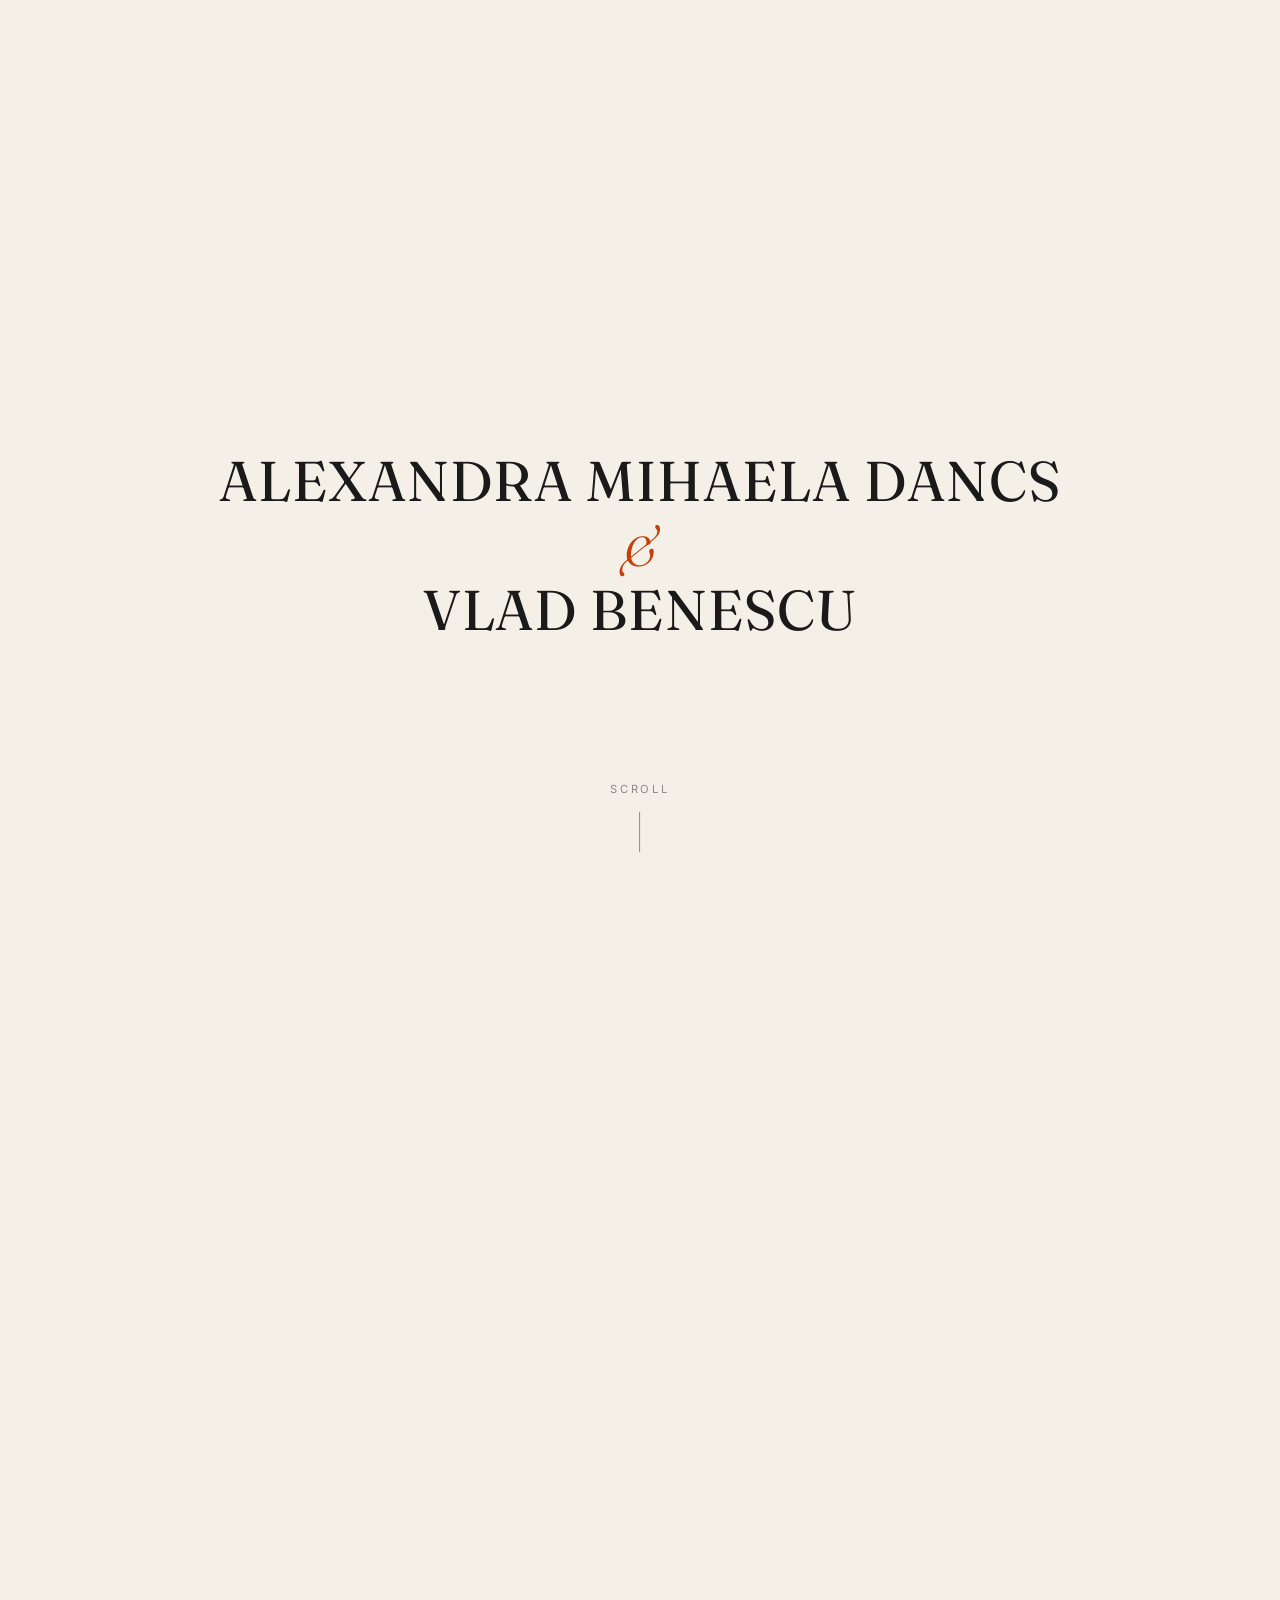
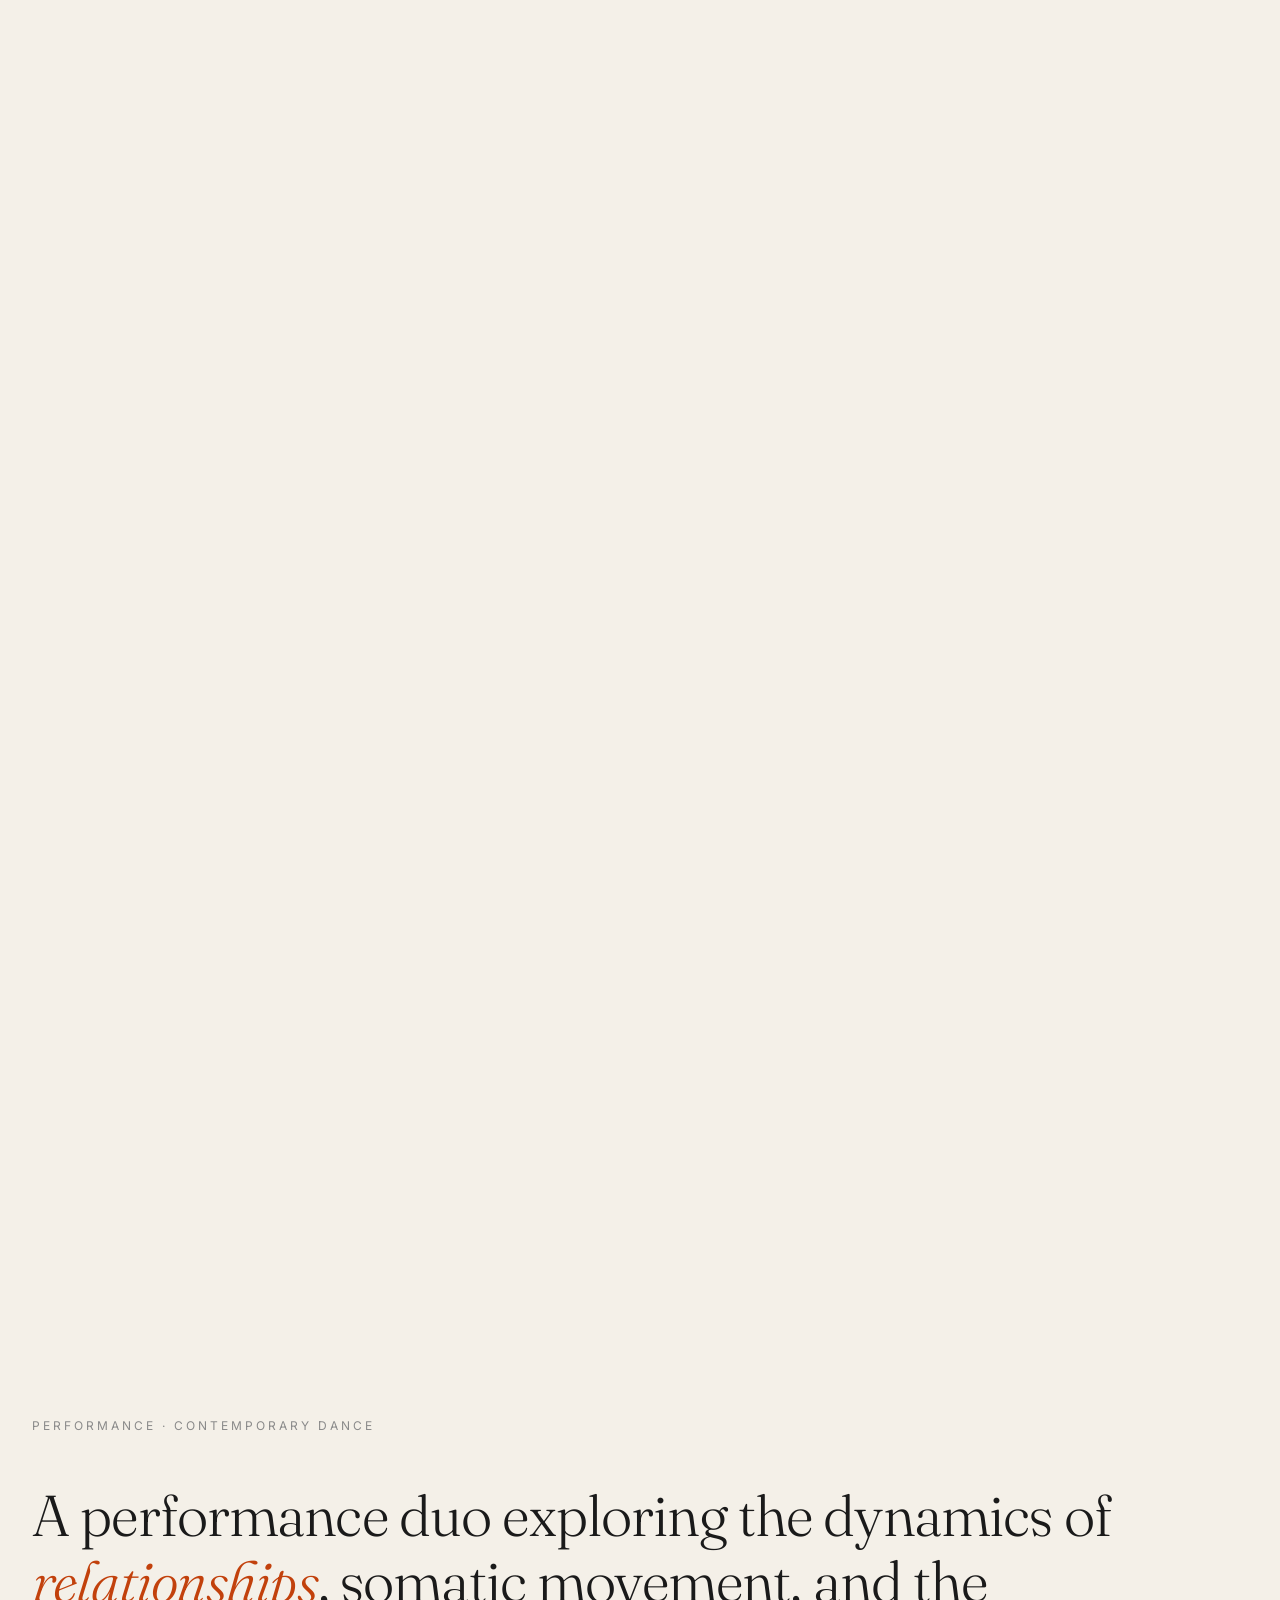
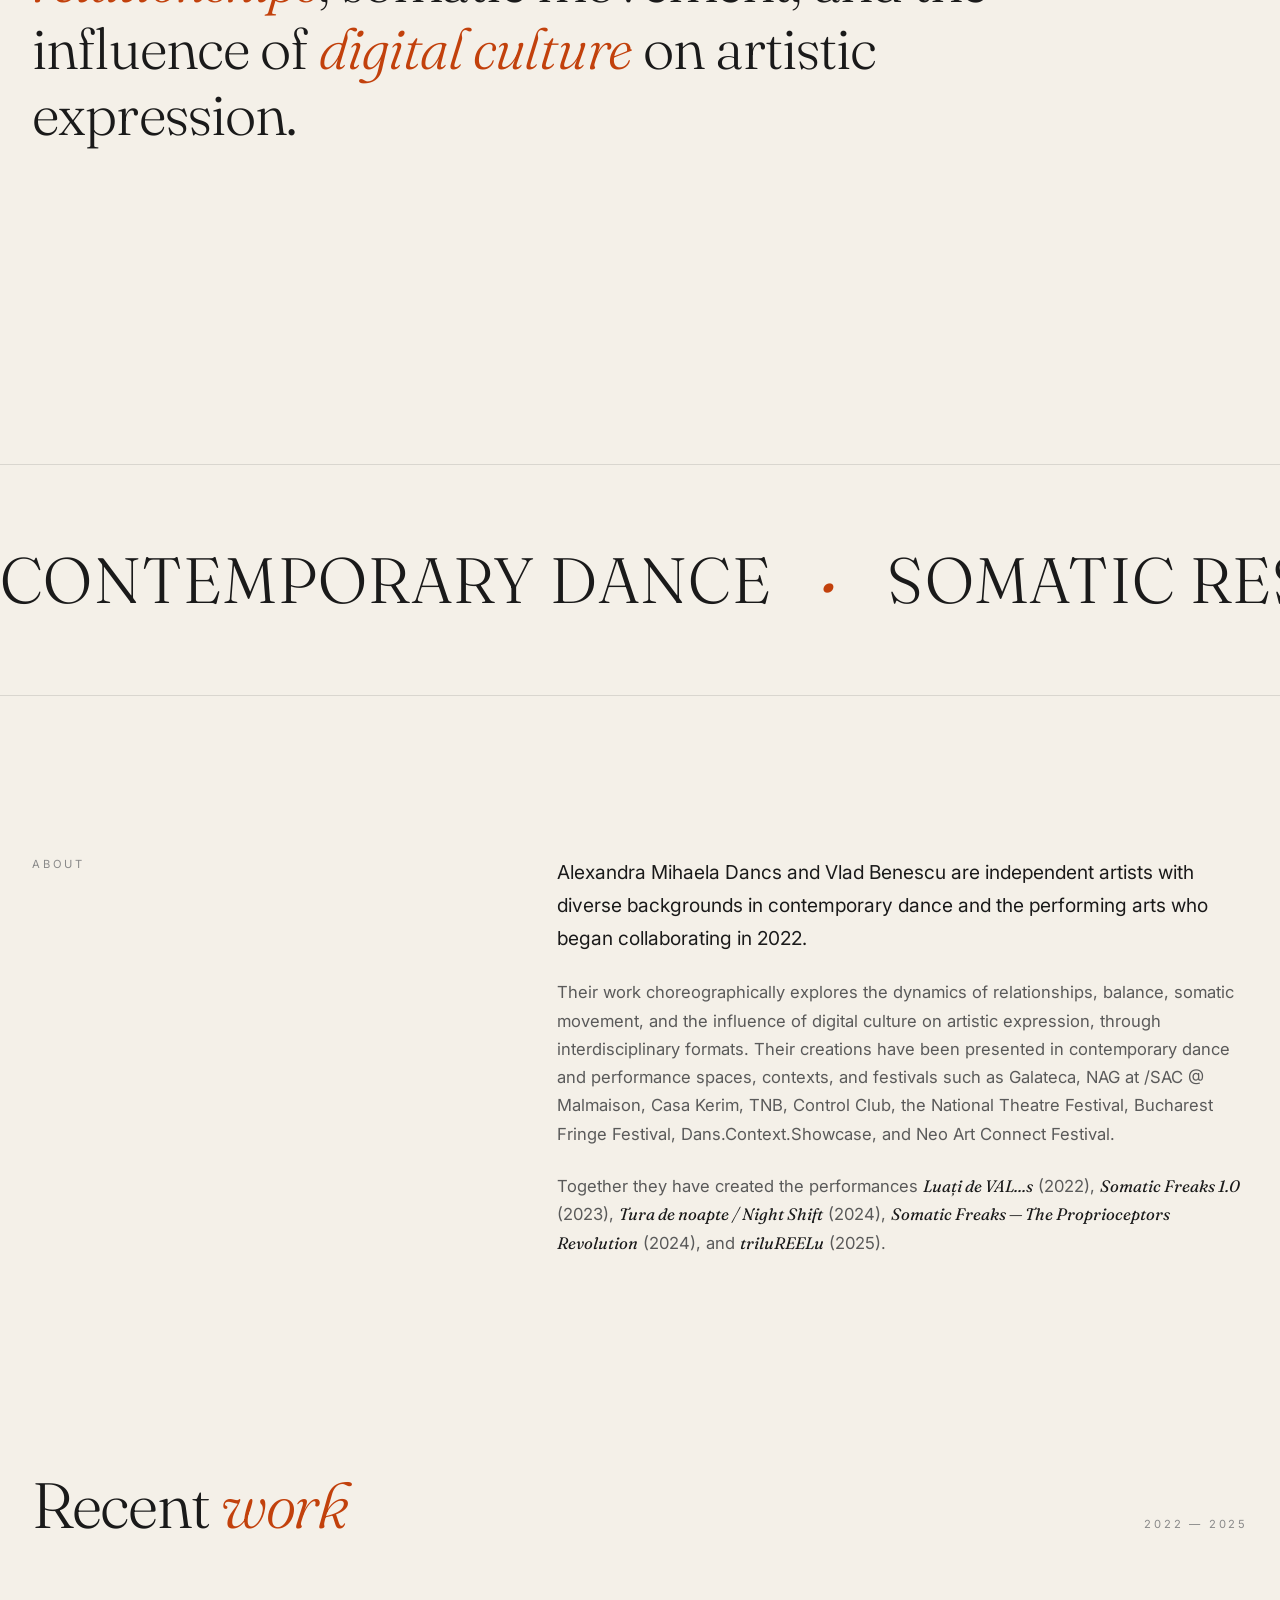
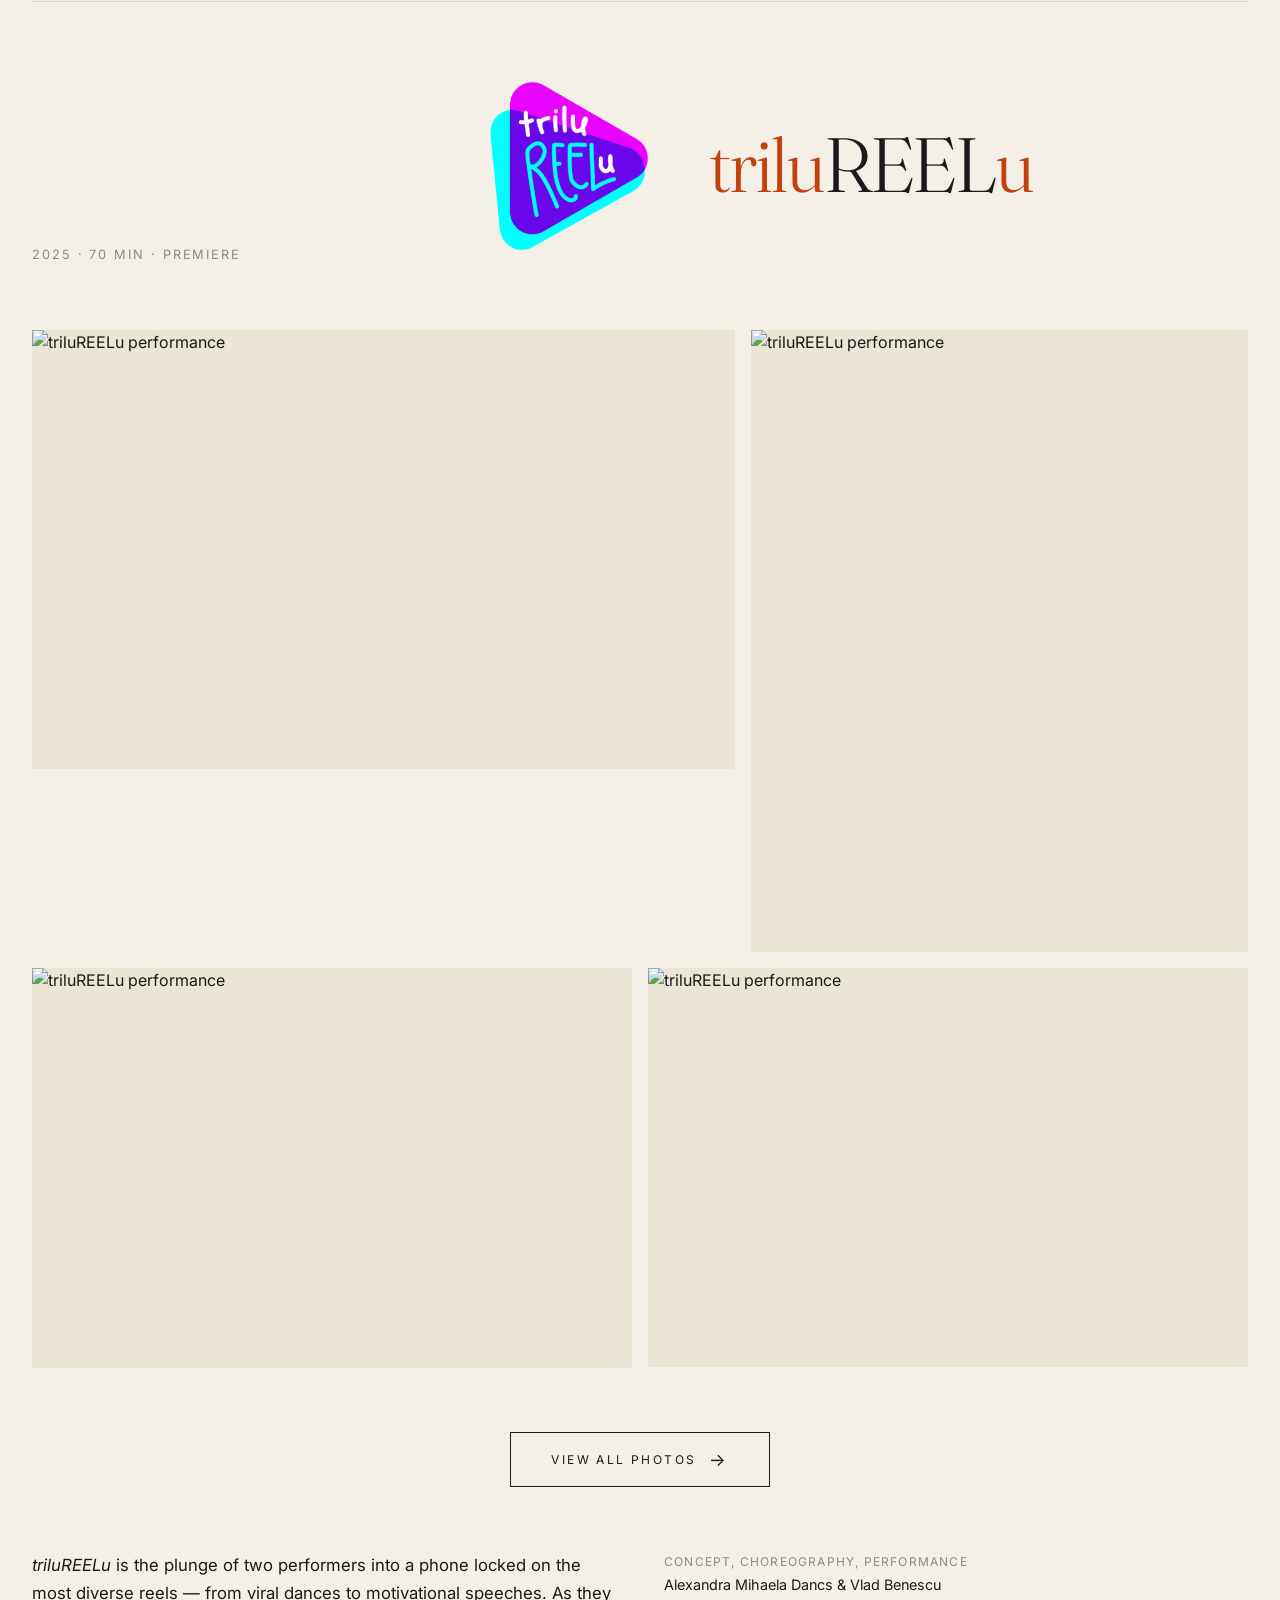
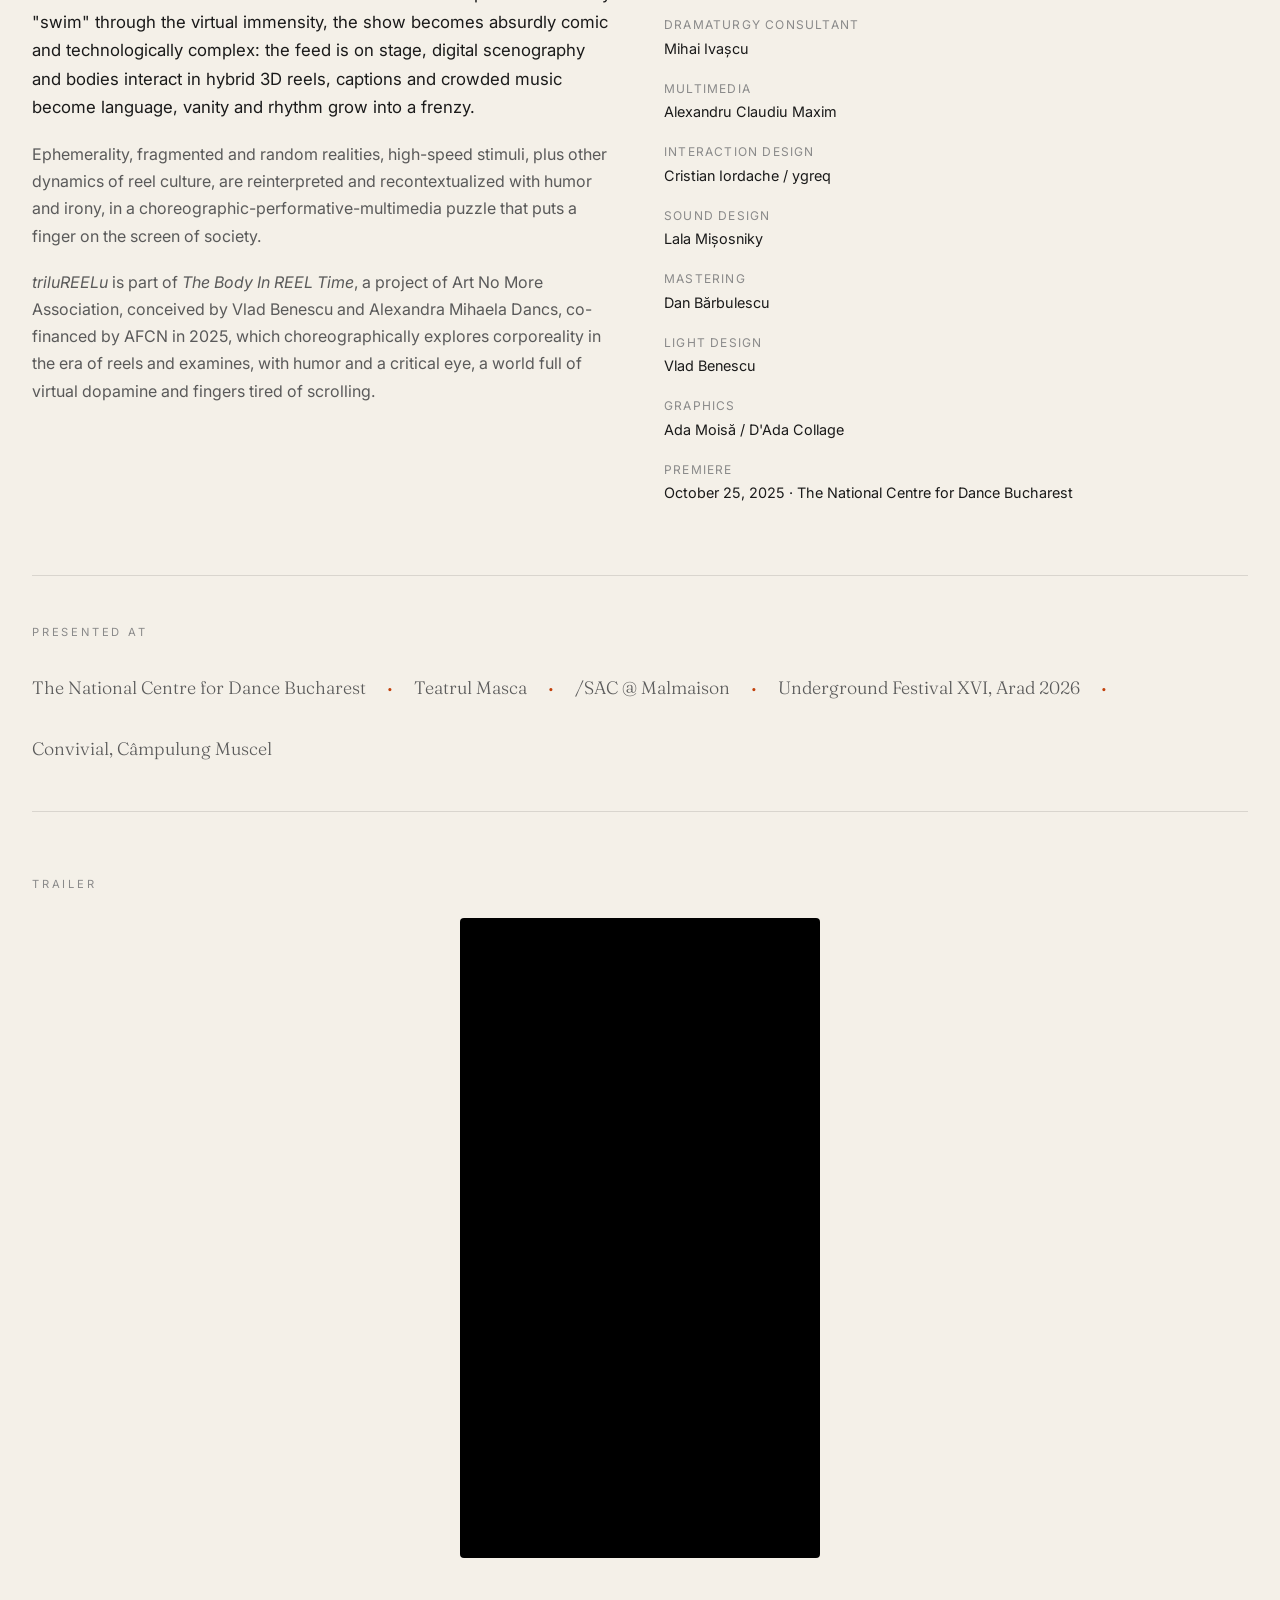
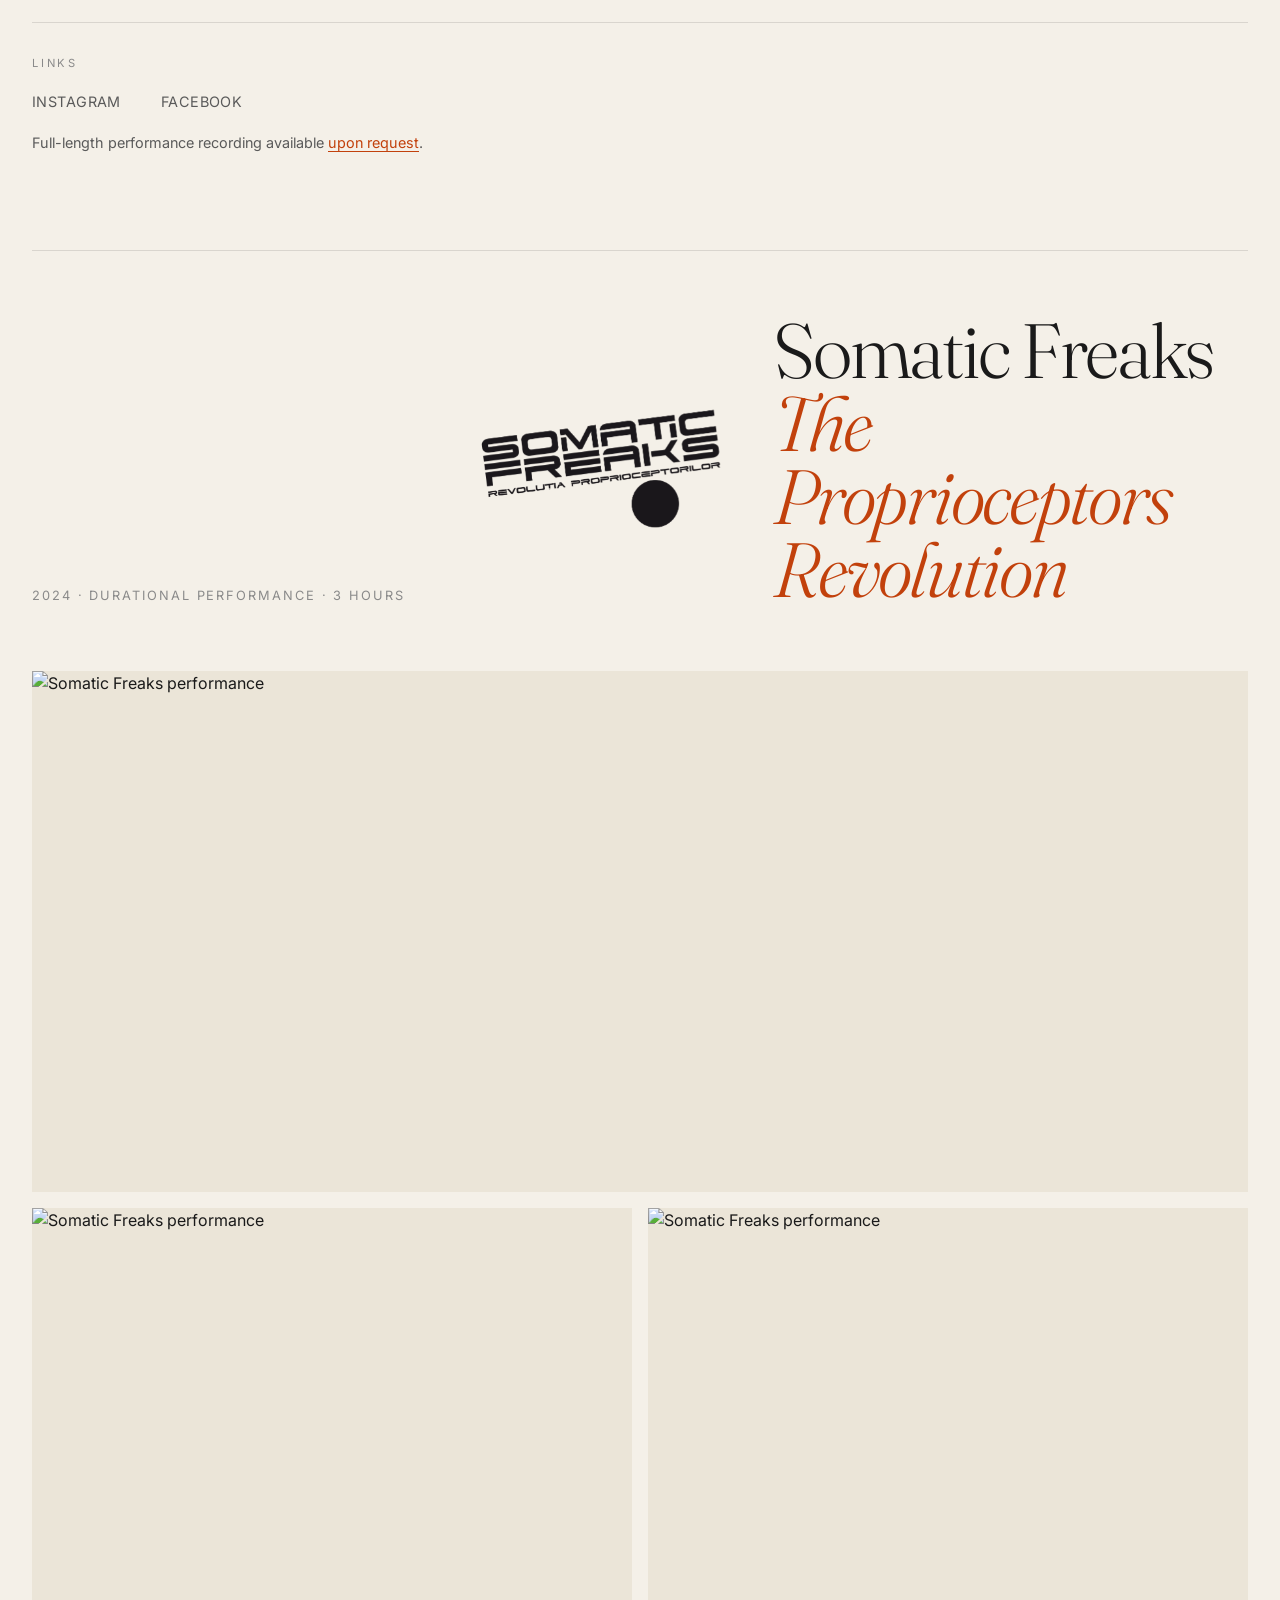
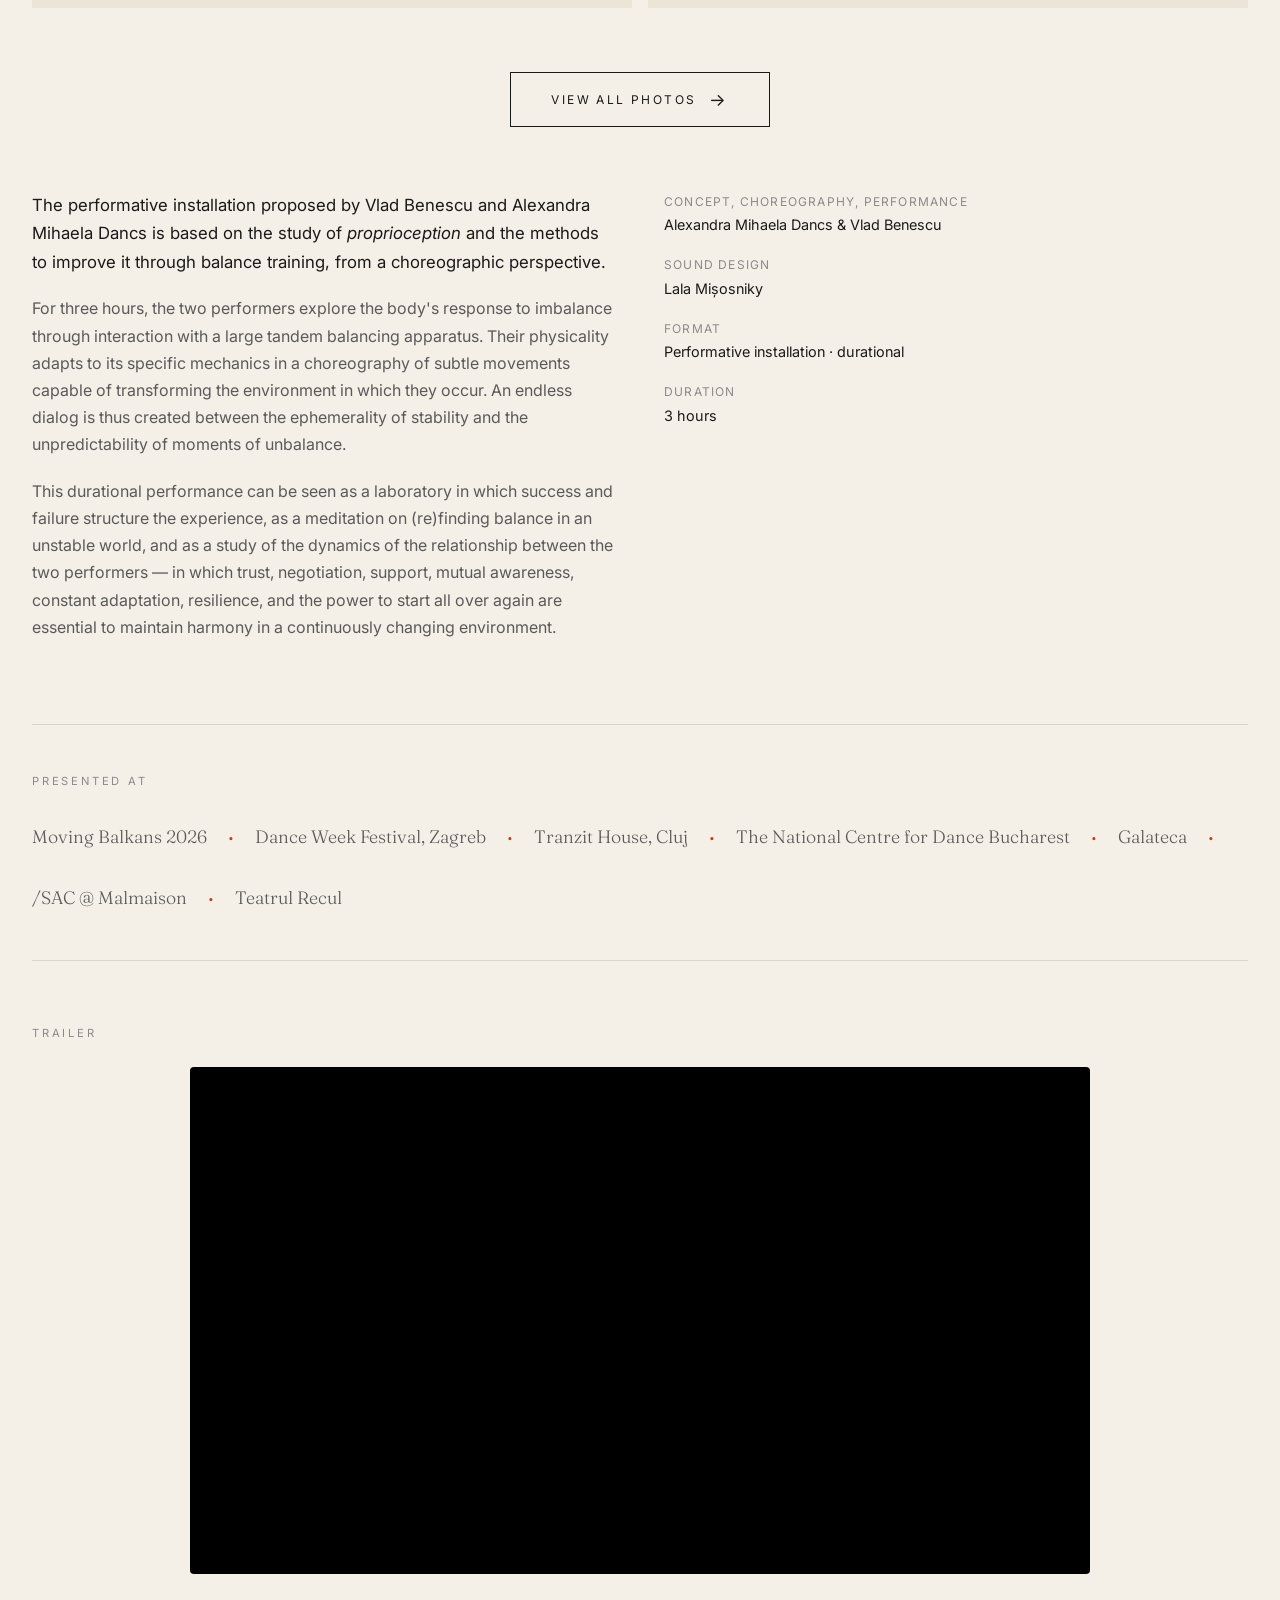
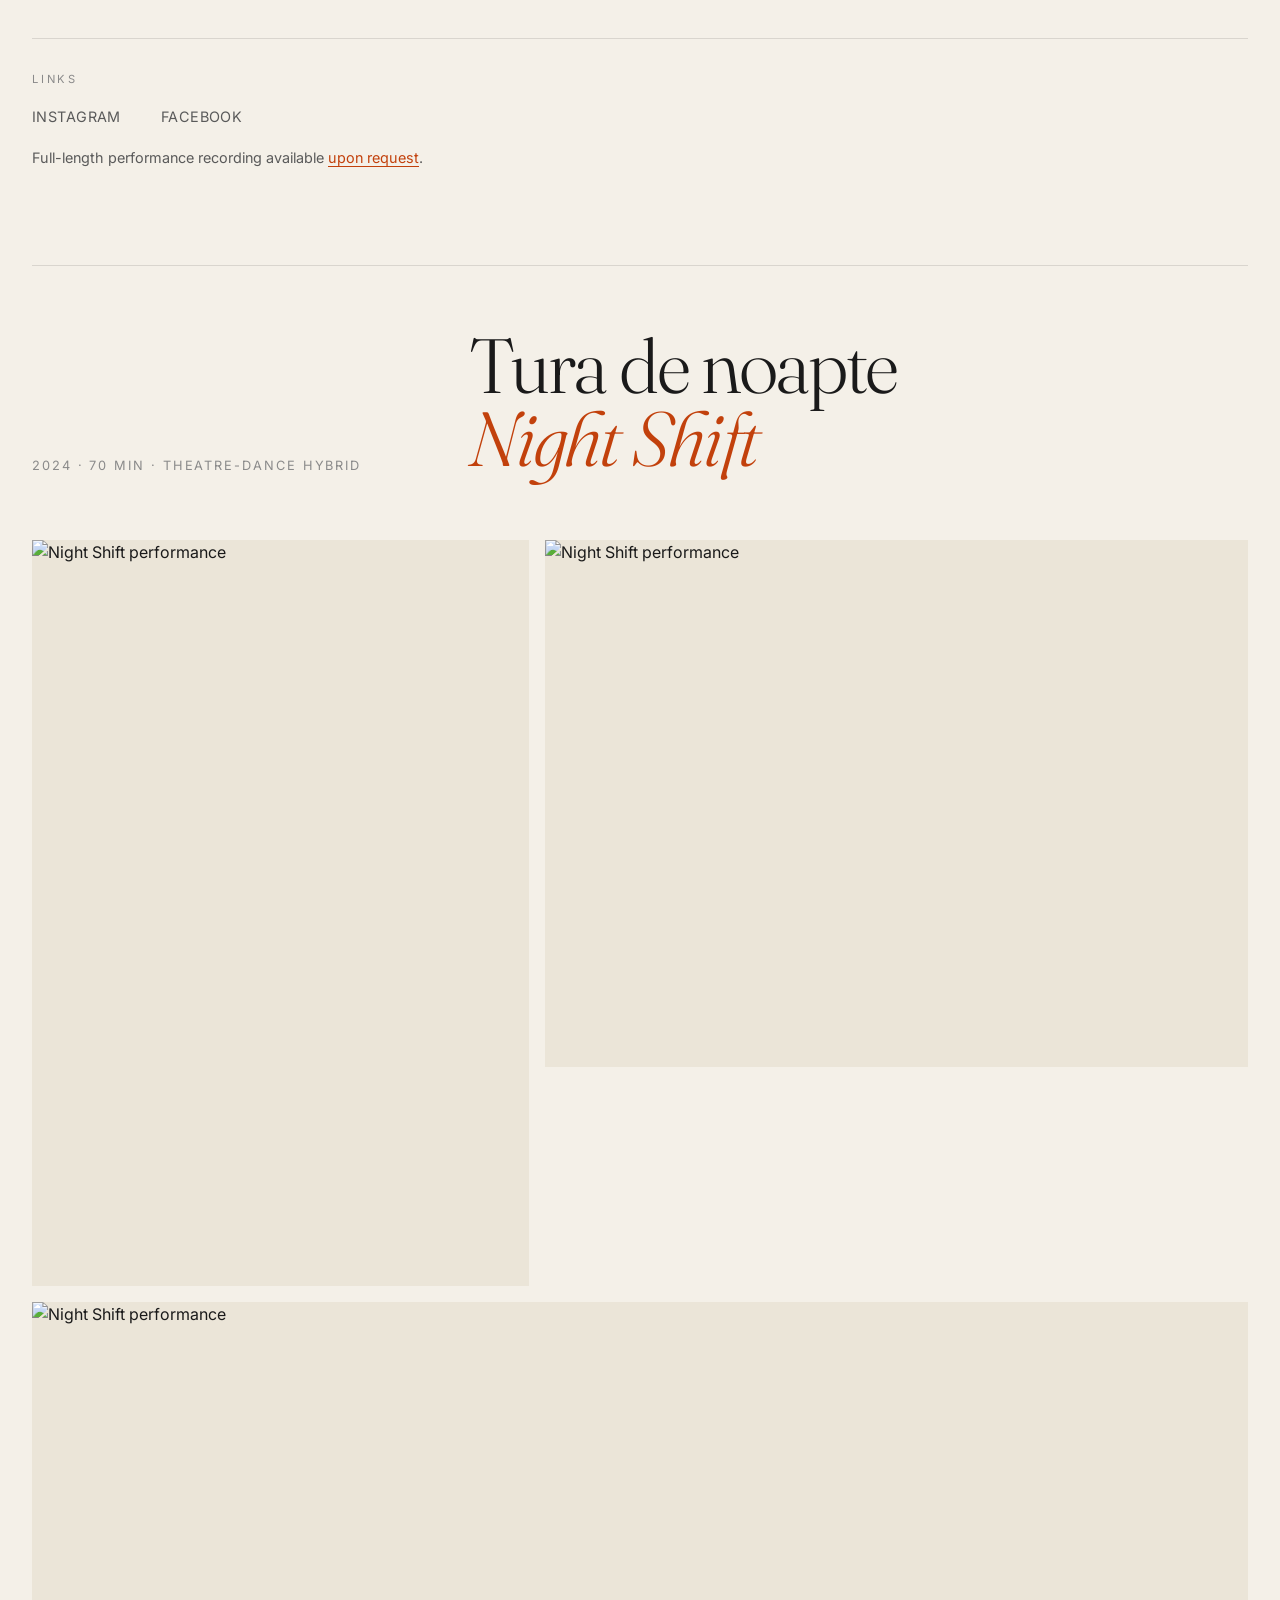
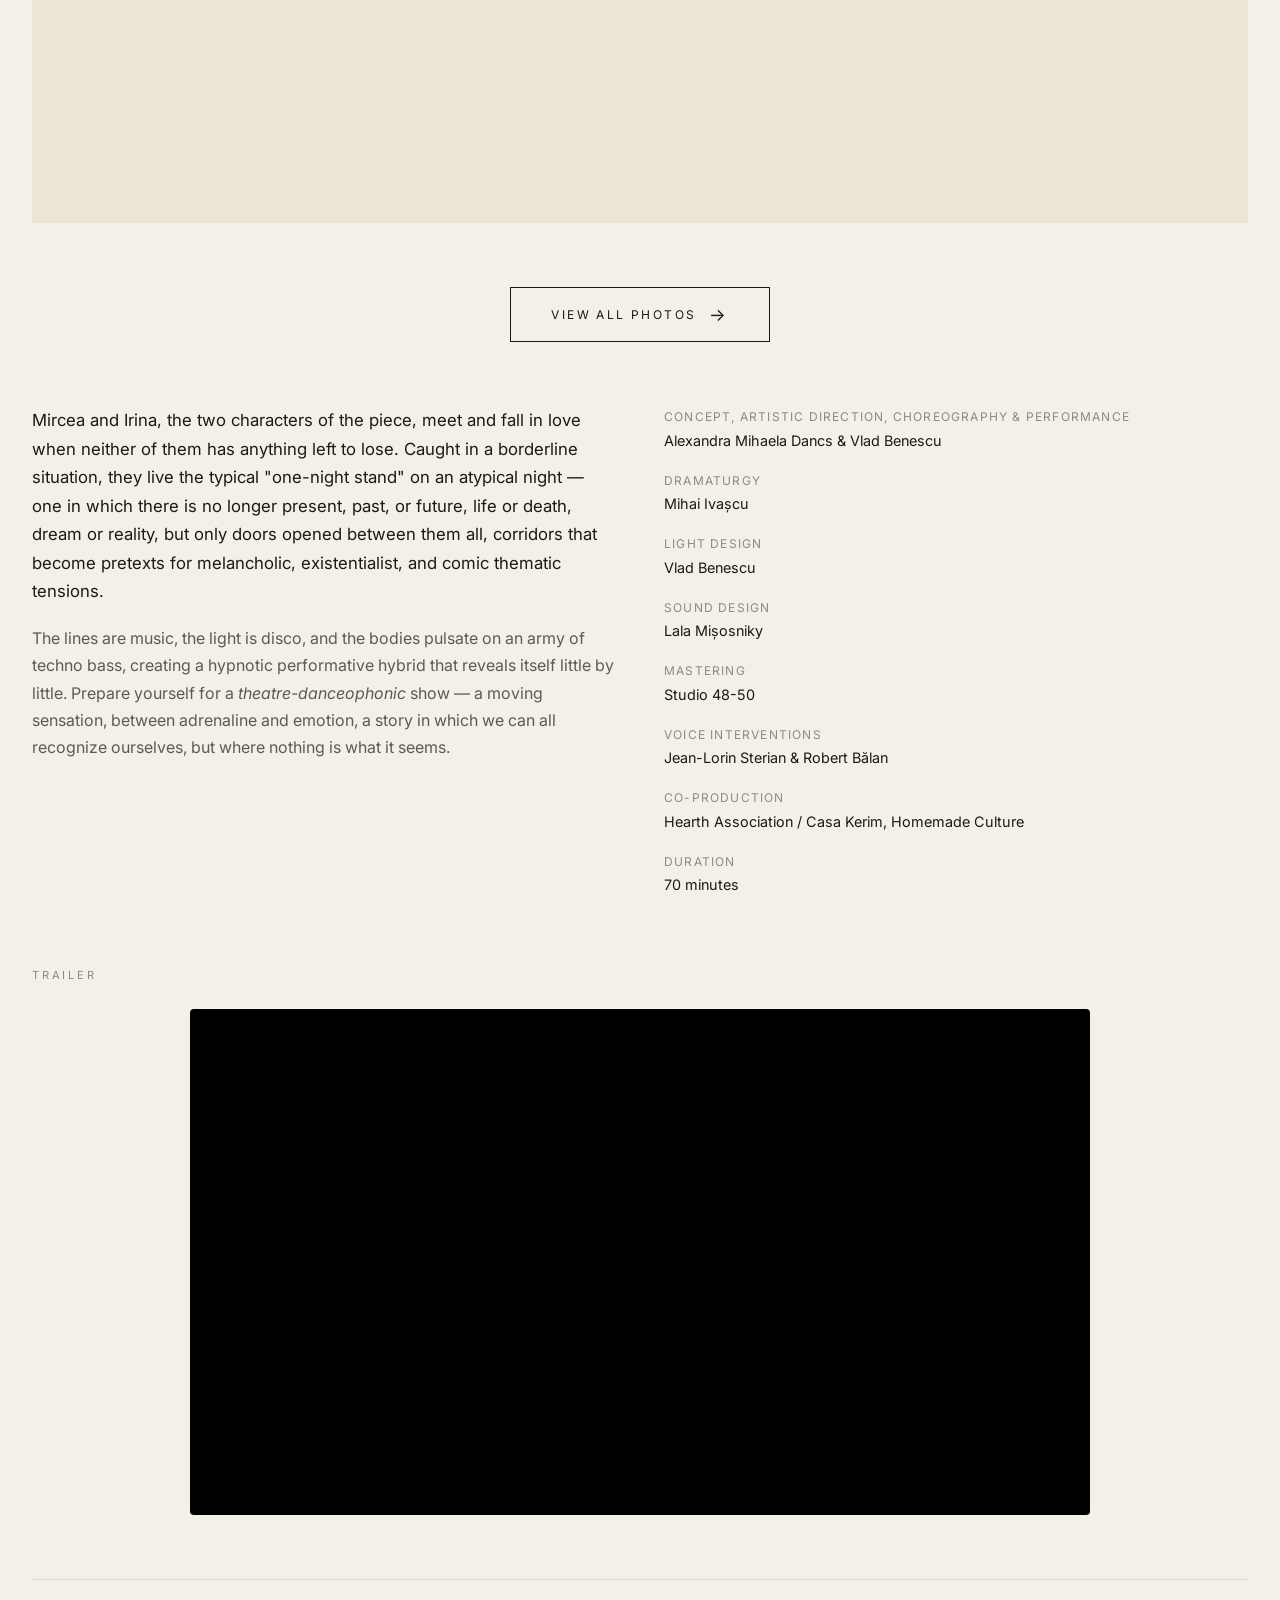
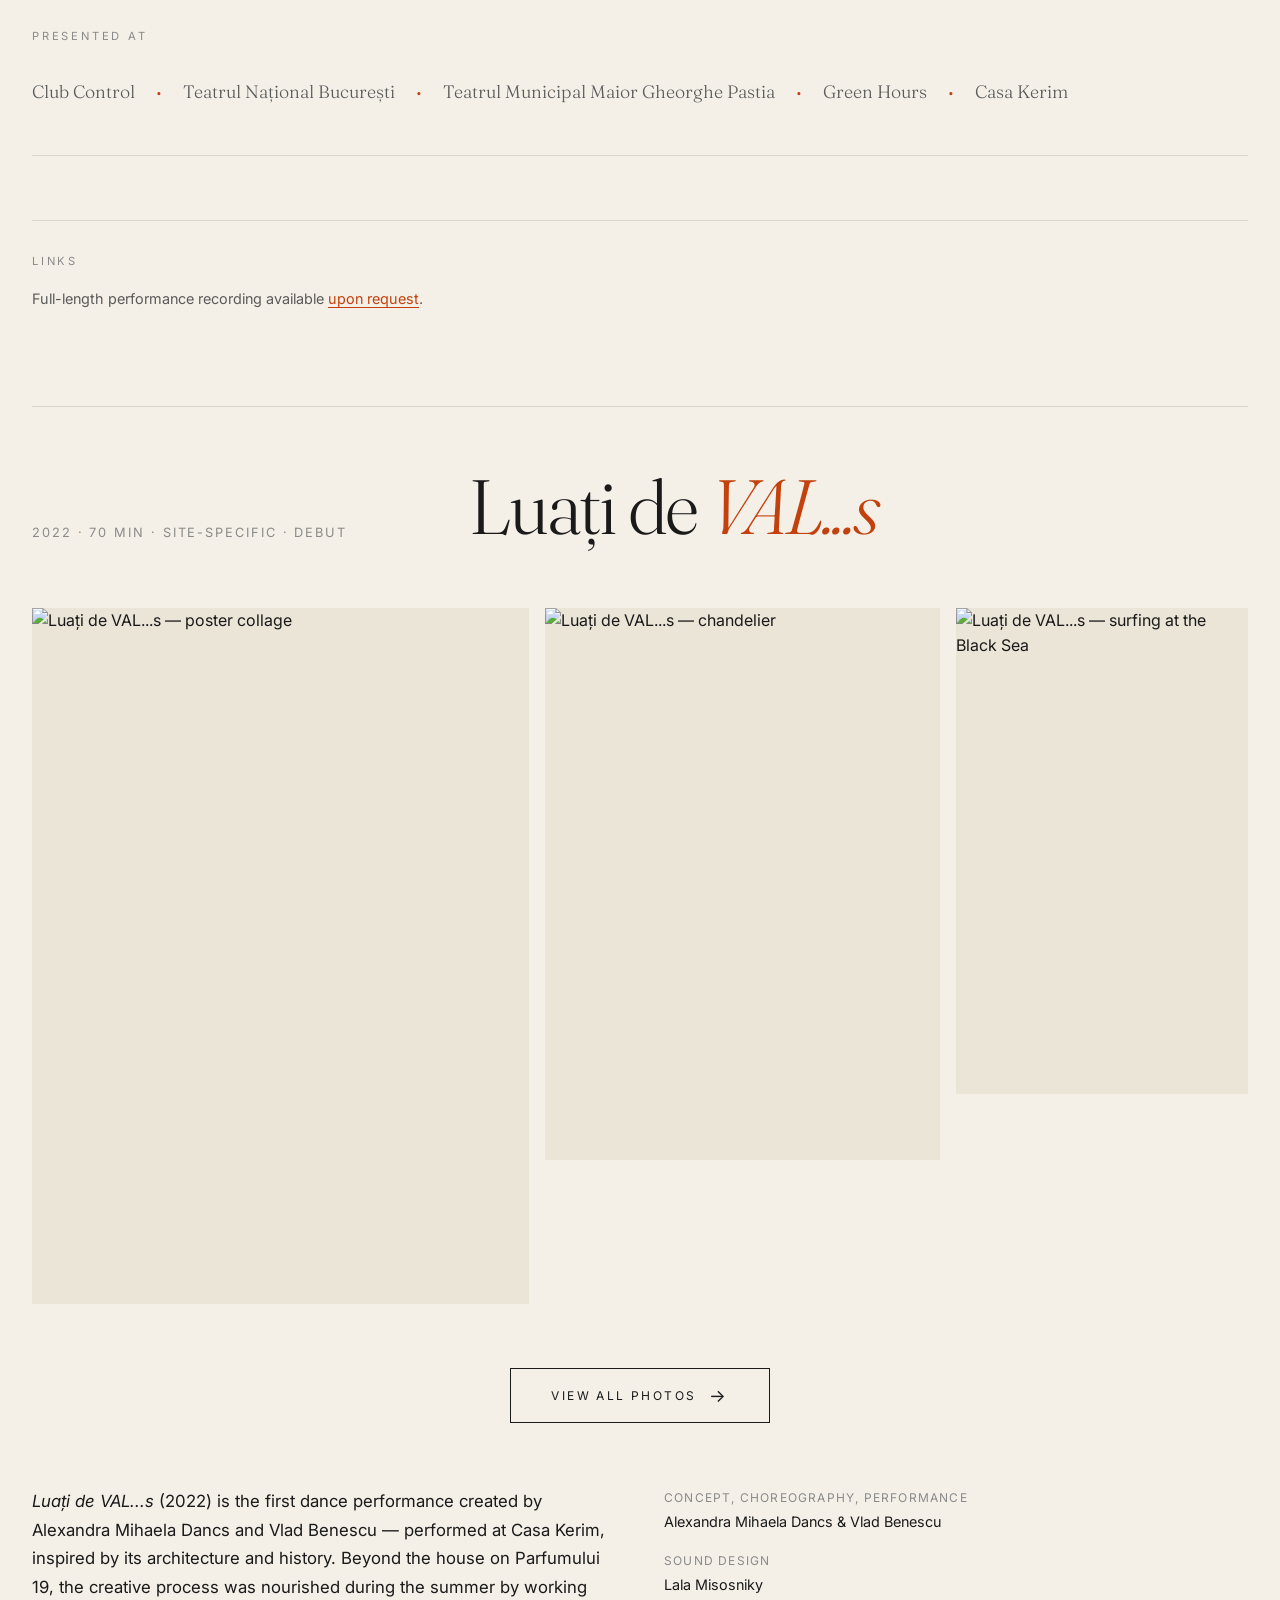
==== commit 0f3460cd: "Update print statement from 'Hello' to 'Goodbye'" ====
--- a/index.html
+++ b/index.html
@@ -286,6 +286,12 @@
 
   nav a:hover { opacity: 0.6; }
 
+  @media (max-width: 800px) {
+    header { padding: 1rem 1.25rem; }
+    .logo { font-size: 0.8rem; white-space: nowrap; }
+    nav { gap: 1.25rem; font-size: 0.7rem; letter-spacing: 0.1em; }
+  }
+
   /* ============ SECTIONS ============ */
   section {
     padding: 6rem 2rem;
@@ -506,6 +512,16 @@
     100% { transform: translateX(0);      opacity: 1; }
   }
 
+  @media (max-width: 800px) {
+    .piece-name--with-logo {
+      flex-direction: column;
+      align-items: flex-start;
+      gap: 1rem;
+    }
+
+    .piece-name-logo { max-height: 100px; max-width: 60%; }
+  }
+
   .piece-content {
     display: grid;
     grid-template-columns: 1fr 1fr;
@@ -634,6 +650,7 @@
     height: 100%;
     object-fit: cover;
     display: block;
+    cursor: zoom-in;
     transition: transform 1.2s var(--ease);
   }
 
@@ -793,7 +810,7 @@
 
   .lightbox-grid img:hover { filter: brightness(1.08); }
 
-  body.lightbox-open { overflow: hidden; }
+  body.lightbox-open, body.zoom-open { overflow: hidden; }
 
   /* poza mărită peste galerie, la click */
   .zoom {
@@ -815,6 +832,45 @@
     max-height: 100%;
     object-fit: contain;
     border-radius: 2px;
+  }
+
+  .zoom-nav {
+    position: absolute;
+    top: 50%;
+    transform: translateY(-50%);
+    background: none;
+    border: none;
+    color: rgba(255, 255, 255, 0.7);
+    font-family: var(--font-sans);
+    font-size: 2rem;
+    line-height: 1;
+    padding: 1.2rem;
+    cursor: pointer;
+    z-index: 2;
+    transition: color 0.2s ease;
+  }
+
+  .zoom-nav:hover { color: #fff; }
+  .zoom-prev { left: 0.5rem; }
+  .zoom-next { right: 0.5rem; }
+  .zoom-nav[hidden] { display: none; }
+
+  .zoom-counter {
+    position: absolute;
+    bottom: 1.5rem;
+    left: 50%;
+    transform: translateX(-50%);
+    color: rgba(255, 255, 255, 0.55);
+    font-family: var(--font-sans);
+    font-size: 0.75rem;
+    letter-spacing: 0.15em;
+  }
+
+  @media (max-width: 800px) {
+    .zoom { padding: 1rem; }
+    .zoom-nav { font-size: 1.6rem; padding: 0.9rem 0.6rem; }
+    .zoom-prev { left: 0; }
+    .zoom-next { right: 0; }
   }
 
   /* ============ VENUES ============ */
@@ -1722,7 +1778,12 @@
 </div>
 
 <!-- poza mărită la click, peste galerie -->
-<div class="zoom" id="zoom"><img alt=""></div>
+<div class="zoom" id="zoom">
+  <button class="zoom-nav zoom-prev" id="zoomPrev" aria-label="Previous photo">&larr;</button>
+  <img alt="">
+  <button class="zoom-nav zoom-next" id="zoomNext" aria-label="Next photo">&rarr;</button>
+  <span class="zoom-counter" id="zoomCounter"></span>
+</div>
 
 <!-- ═══════════ CONTACT ═══════════ -->
 <footer id="contact">
@@ -1881,27 +1942,74 @@
   /* ============ POZĂ MĂRITĂ ============ */
   var zoom = document.getElementById('zoom');
   var zoomImg = zoom ? zoom.querySelector('img') : null;
-
-  document.querySelectorAll('.lightbox-grid img').forEach(function (img) {
+  var zoomPrev = document.getElementById('zoomPrev');
+  var zoomNext = document.getElementById('zoomNext');
+  var zoomCounter = document.getElementById('zoomCounter');
+  var zoomItems = [];
+  var zoomIndex = 0;
+
+  function showZoomAt(i) {
+    if (!zoomItems.length) return;
+    zoomIndex = (i + zoomItems.length) % zoomItems.length;
+    var img = zoomItems[zoomIndex];
+    zoomImg.src = img.src;
+    zoomImg.alt = img.alt;
+    var many = zoomItems.length > 1;
+    zoomPrev.hidden = !many;
+    zoomNext.hidden = !many;
+    zoomCounter.textContent = many ? (zoomIndex + 1) + ' / ' + zoomItems.length : '';
+  }
+
+  function closeZoom() {
+    if (!zoom) return;
+    zoom.classList.remove('open');
+    document.body.classList.remove('zoom-open');
+  }
+
+  document.querySelectorAll('.lightbox-grid img, .gallery-item img').forEach(function (img) {
     img.addEventListener('click', function () {
       if (!zoom || !zoomImg) return;
-      zoomImg.src = img.src;
-      zoomImg.alt = img.alt;
+      var group = img.closest('.lightbox-grid') || img.closest('.gallery');
+      zoomItems = group ? Array.prototype.slice.call(group.querySelectorAll('img')) : [img];
+      showZoomAt(zoomItems.indexOf(img));
       zoom.classList.add('open');
+      document.body.classList.add('zoom-open');
     });
   });
 
   if (zoom) {
-    zoom.addEventListener('click', function () { zoom.classList.remove('open'); });
-  }
-
-  /* ============ ESC ÎNCHIDE ============ */
+    zoom.addEventListener('click', closeZoom);
+
+    zoomPrev.addEventListener('click', function (e) {
+      e.stopPropagation();
+      showZoomAt(zoomIndex - 1);
+    });
+
+    zoomNext.addEventListener('click', function (e) {
+      e.stopPropagation();
+      showZoomAt(zoomIndex + 1);
+    });
+
+    zoomImg.addEventListener('click', function (e) { e.stopPropagation(); });
+  }
+
+  /* ============ TASTATURĂ: ESC închide, săgeți schimbă poza ============ */
   document.addEventListener('keydown', function (e) {
-    if (e.key !== 'Escape') return;
-    if (zoom && zoom.classList.contains('open')) {
-      zoom.classList.remove('open');
-    } else {
-      closeAllLightboxes();
+    var zoomOpen = zoom && zoom.classList.contains('open');
+
+    if (e.key === 'Escape') {
+      if (zoomOpen) { closeZoom(); } else { closeAllLightboxes(); }
+      return;
+    }
+
+    if (!zoomOpen) return;
+
+    if (e.key === 'ArrowLeft') {
+      e.preventDefault();
+      showZoomAt(zoomIndex - 1);
+    } else if (e.key === 'ArrowRight') {
+      e.preventDefault();
+      showZoomAt(zoomIndex + 1);
     }
   });
 
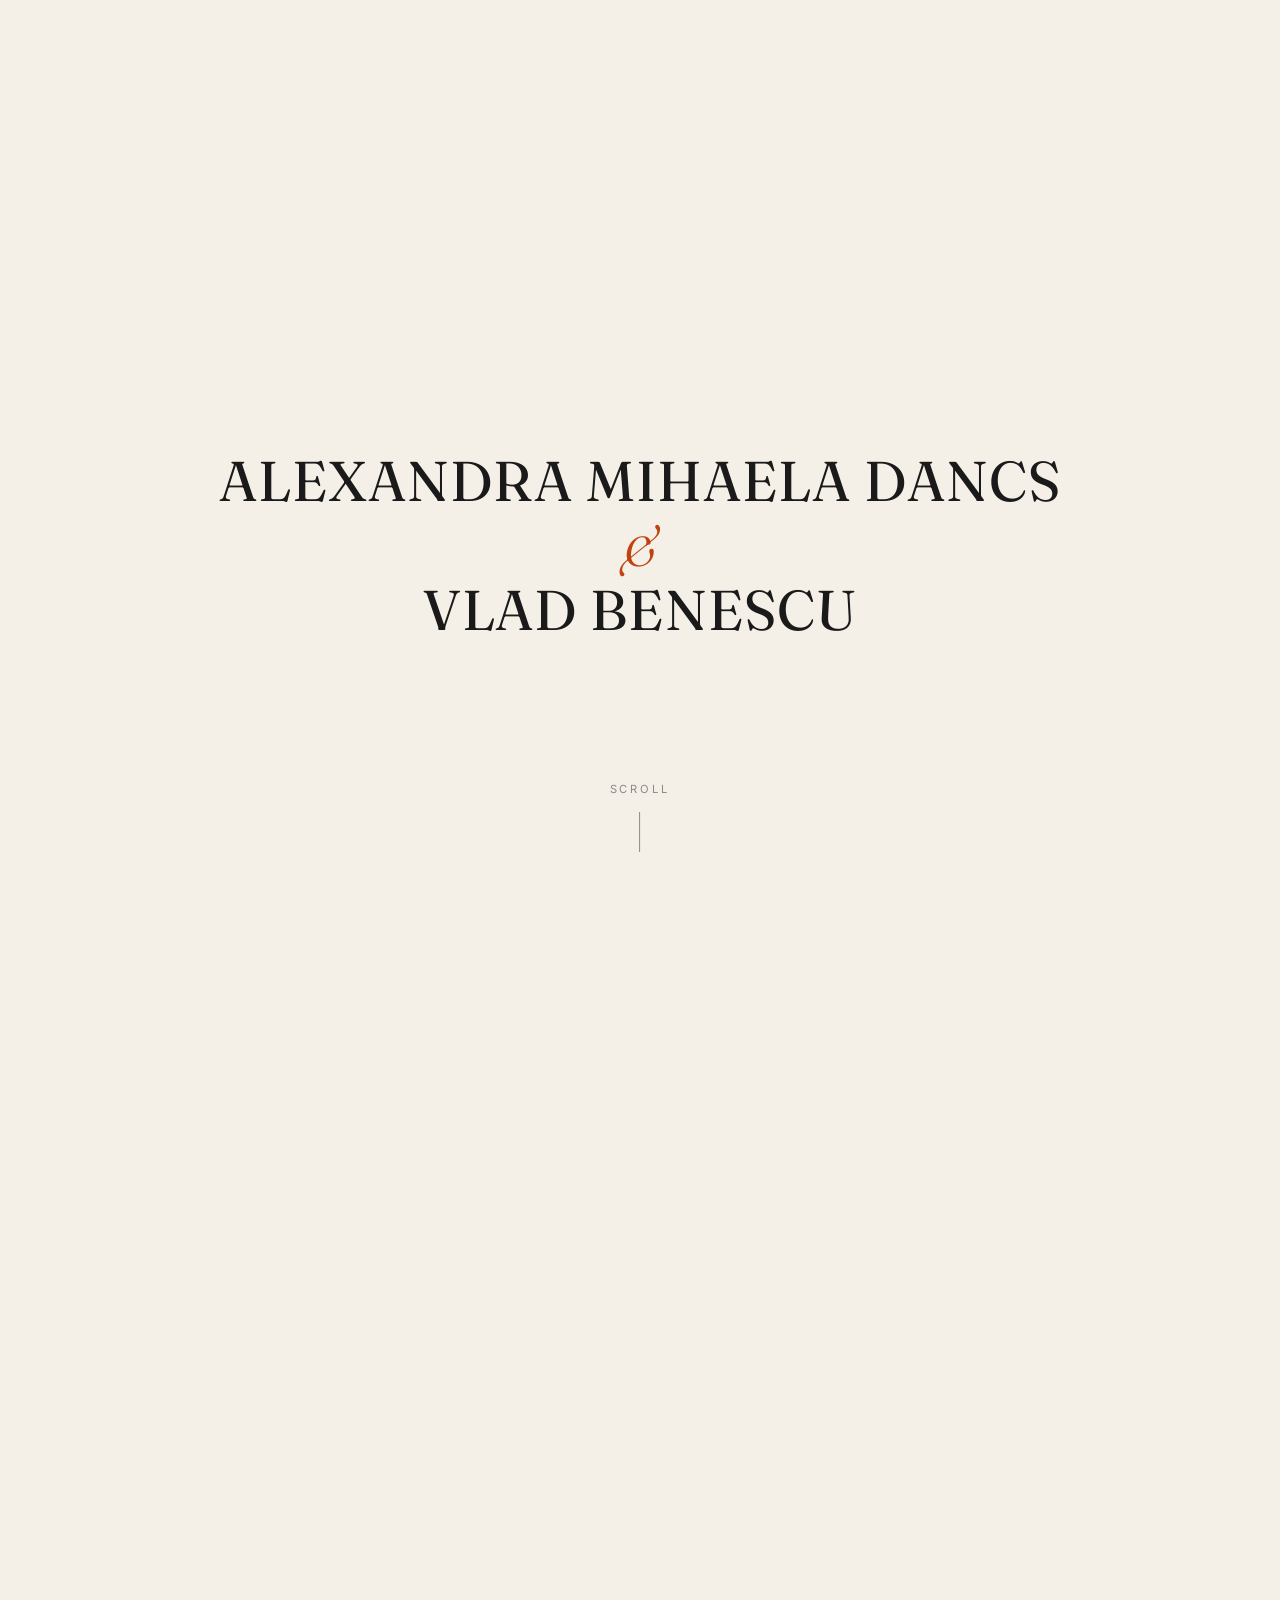
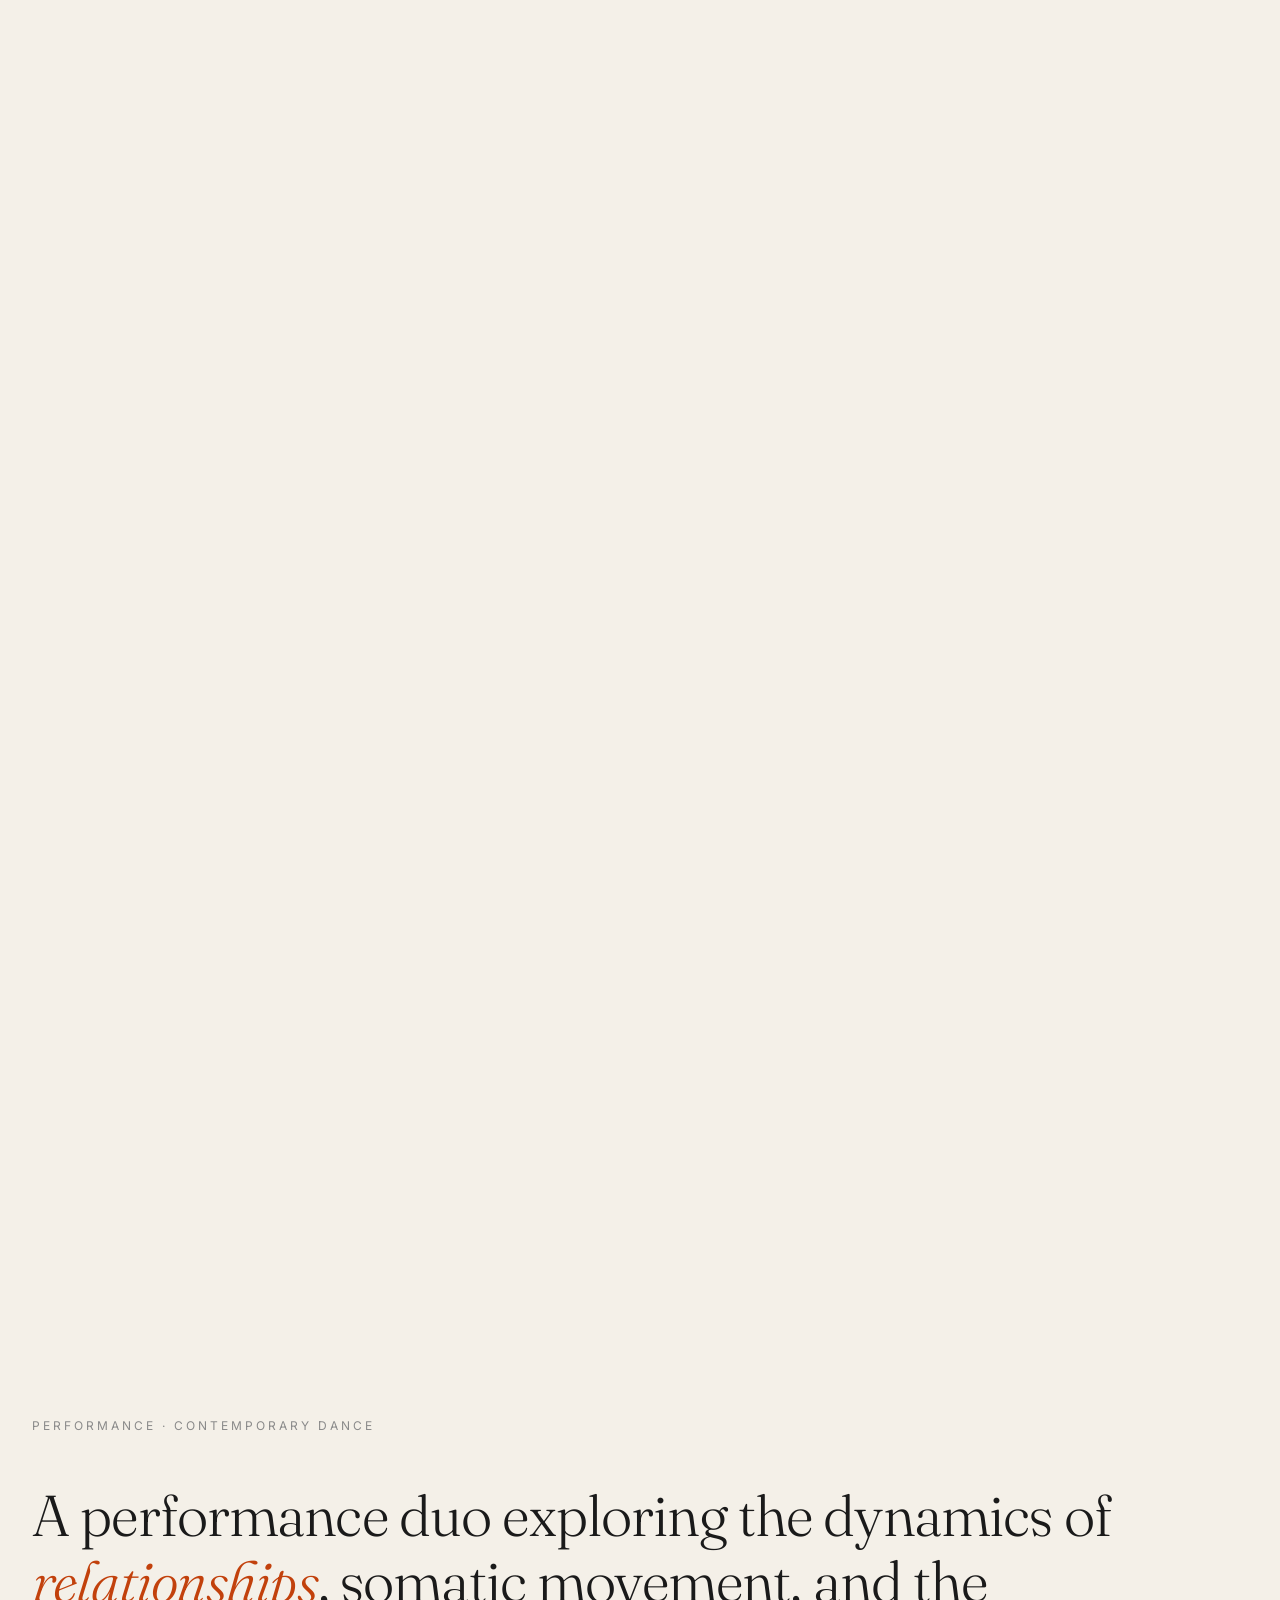
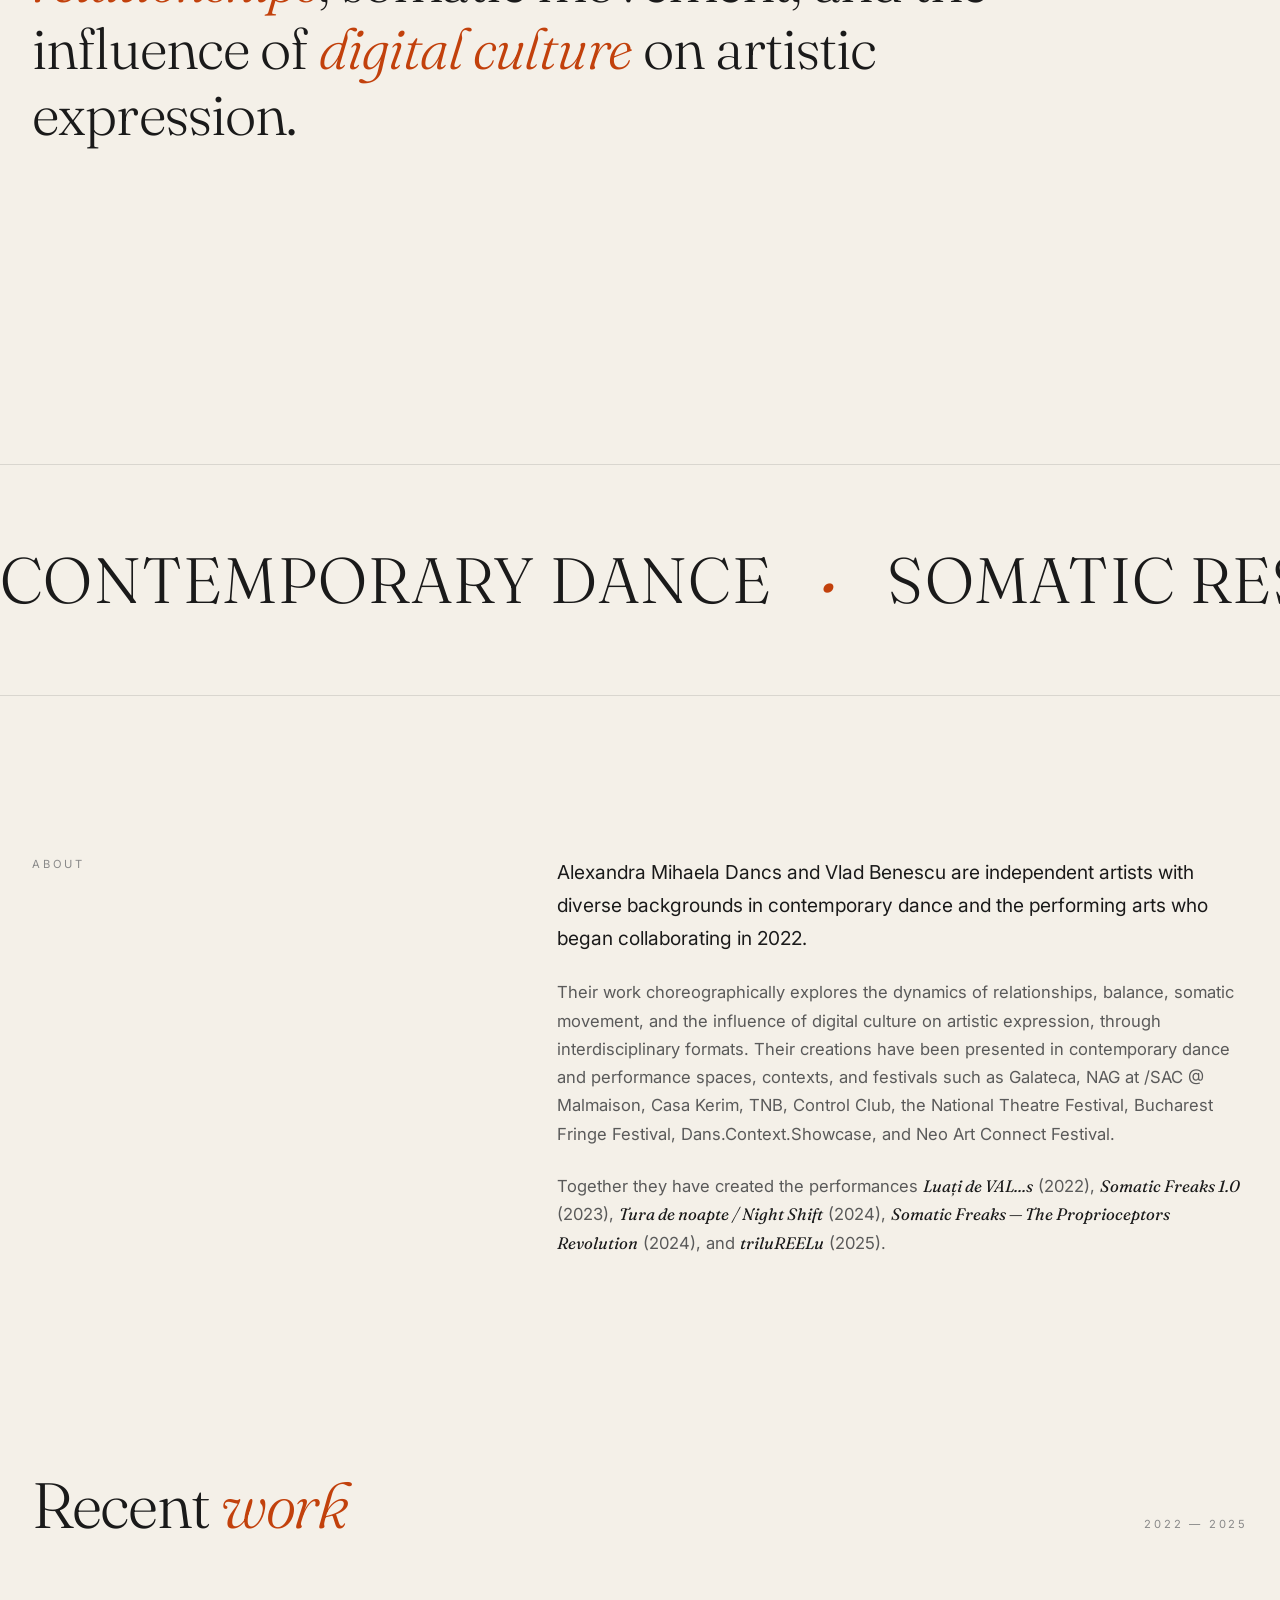
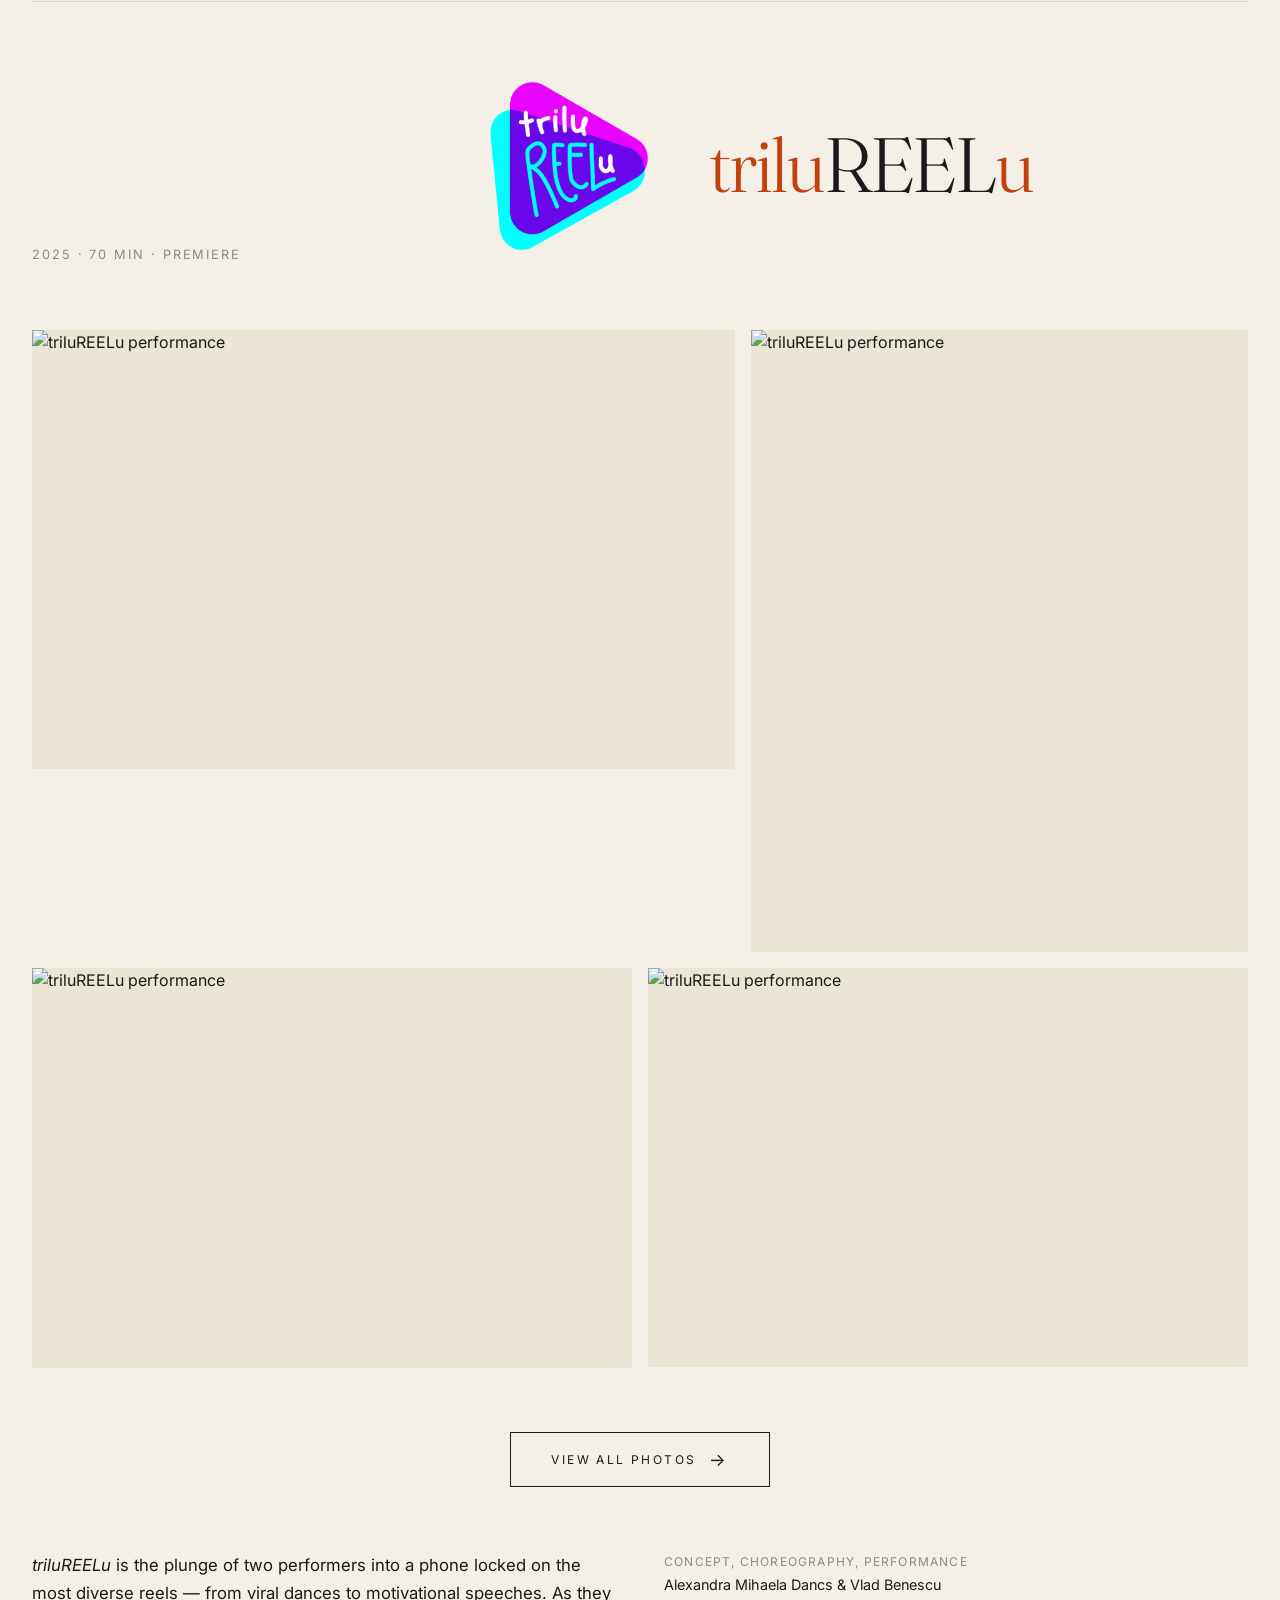
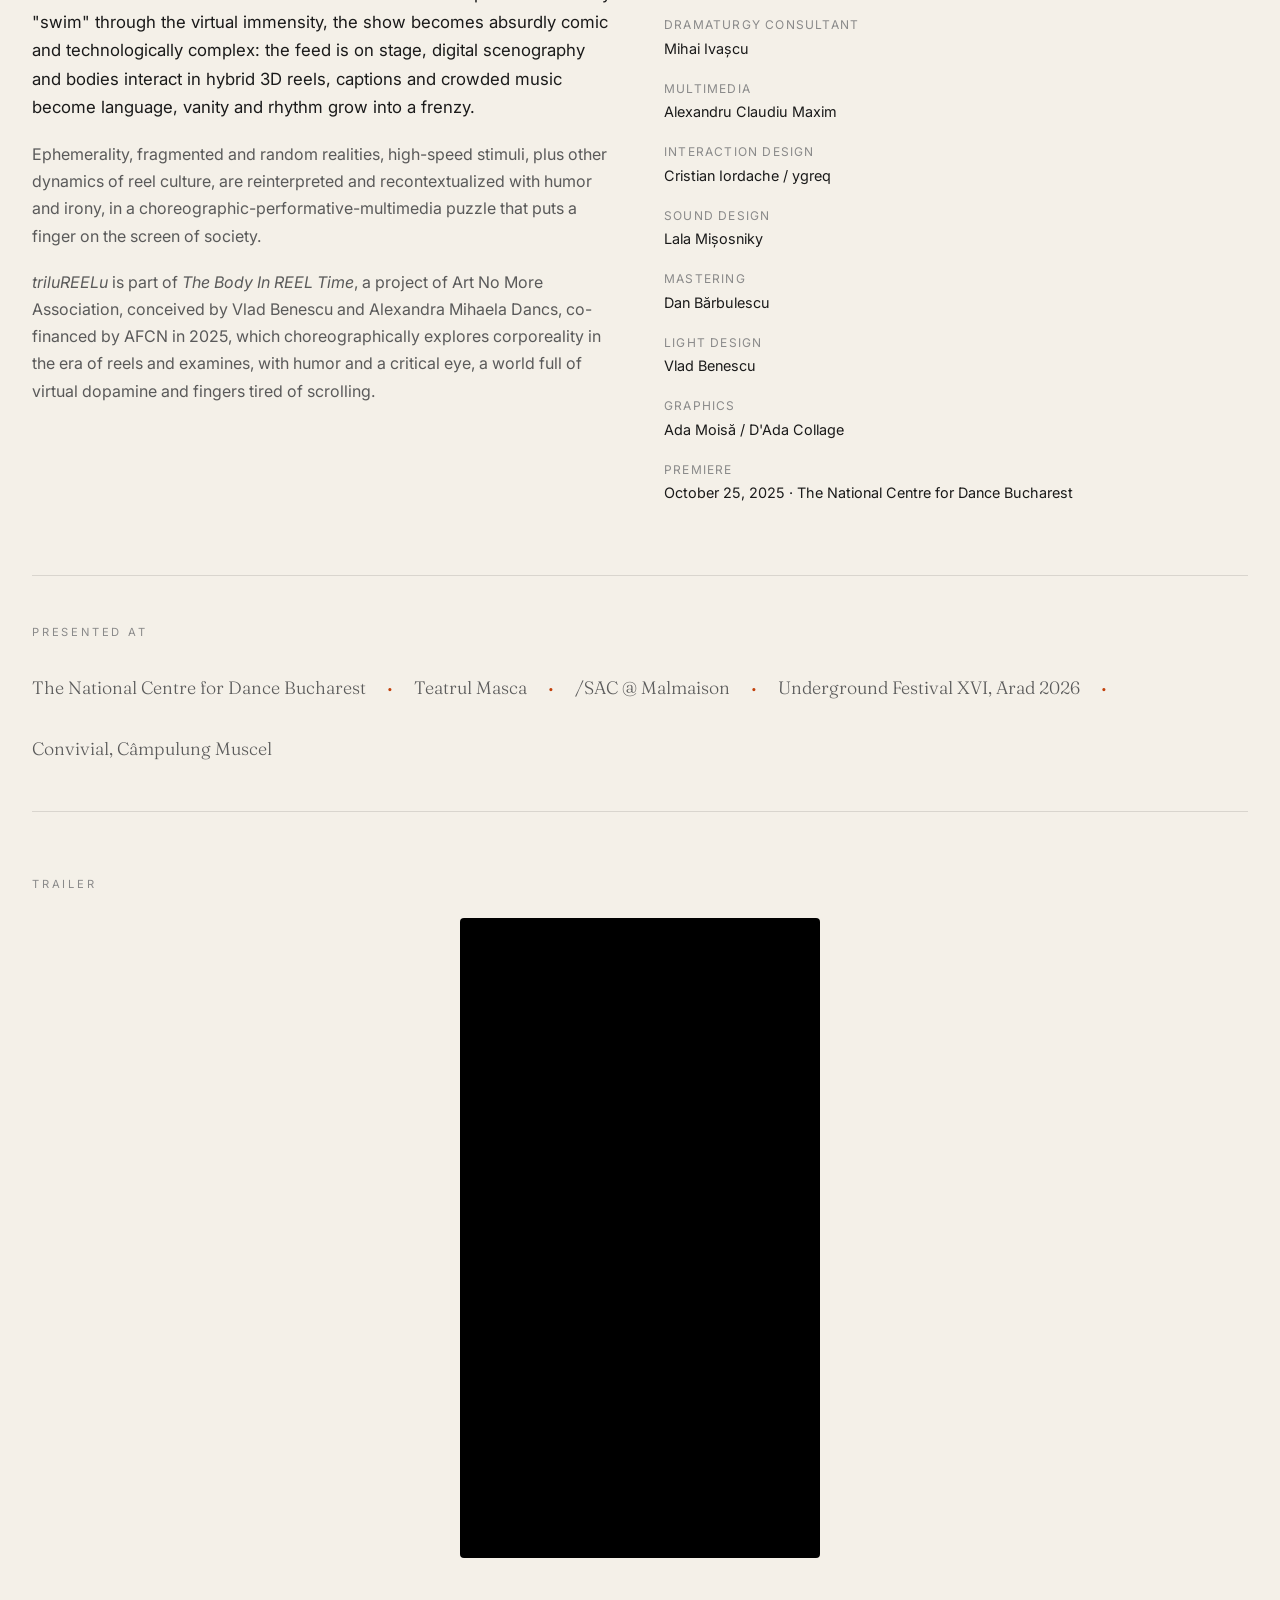
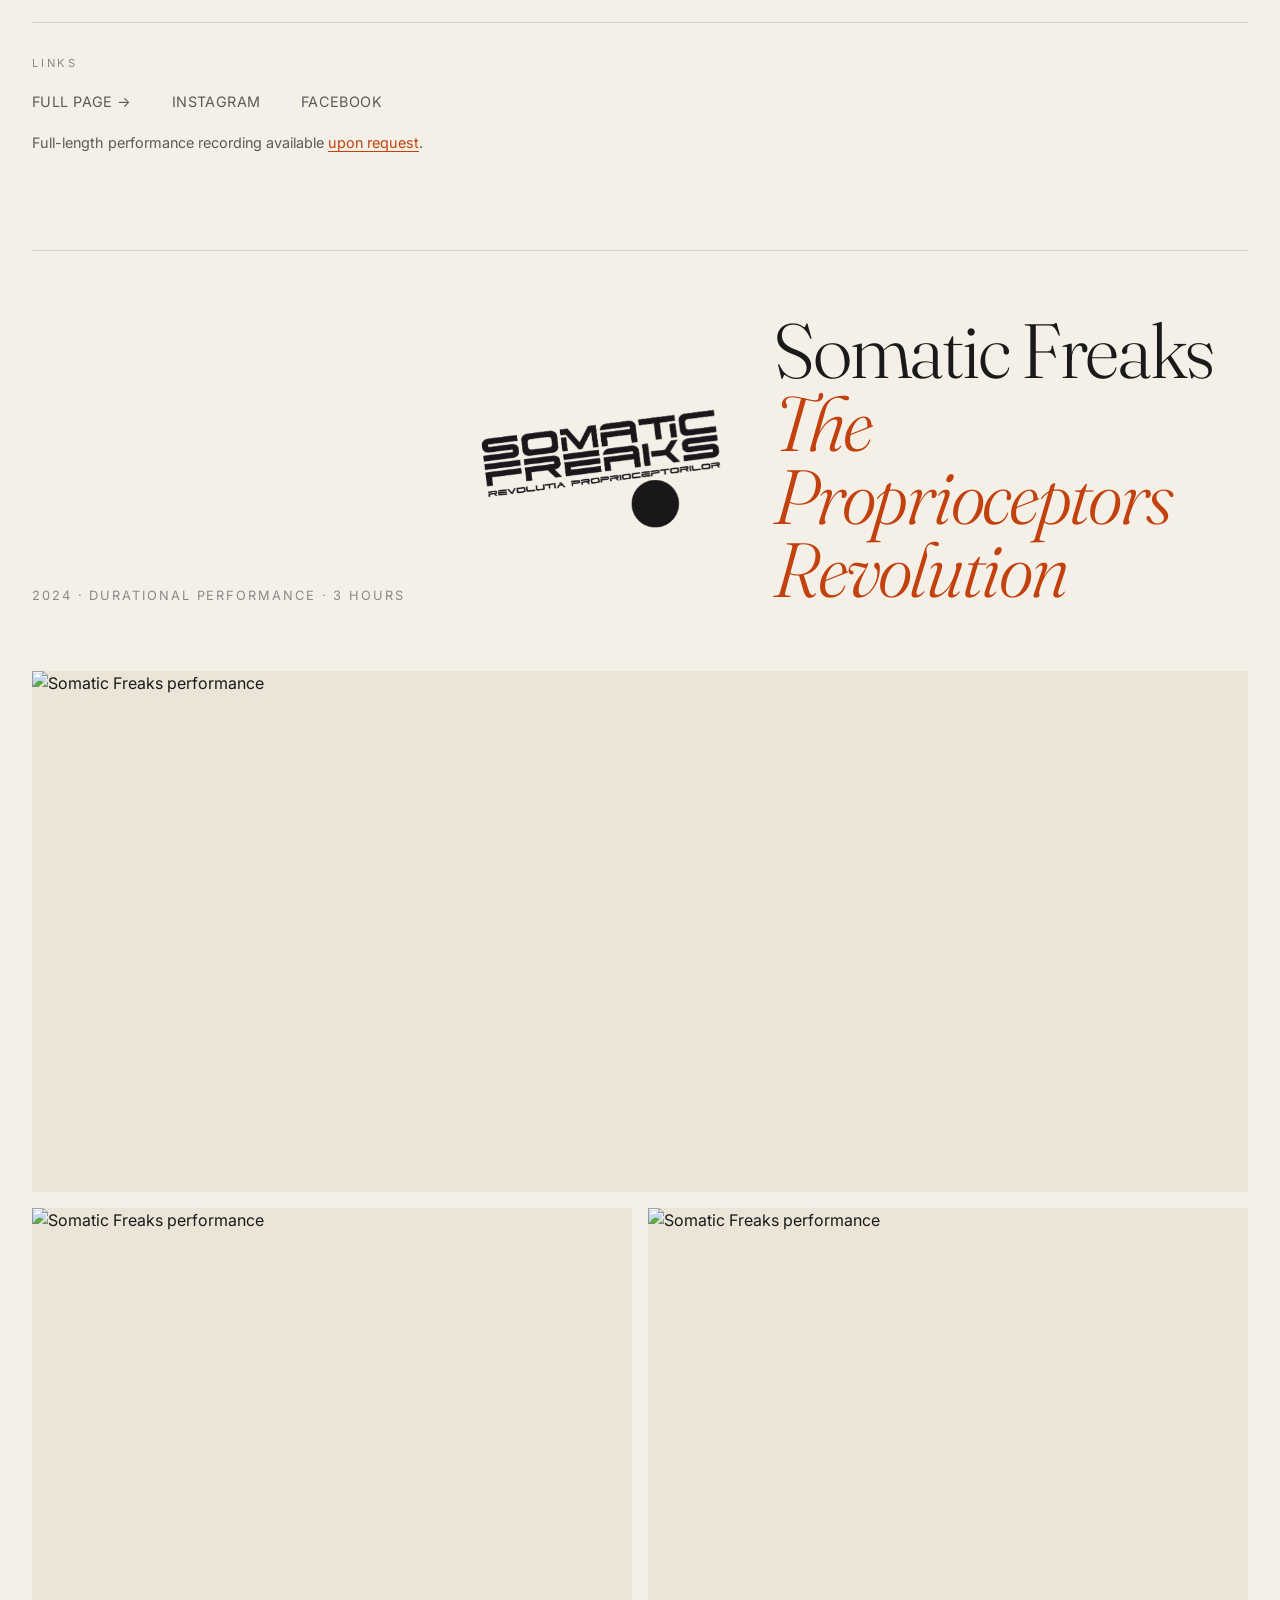
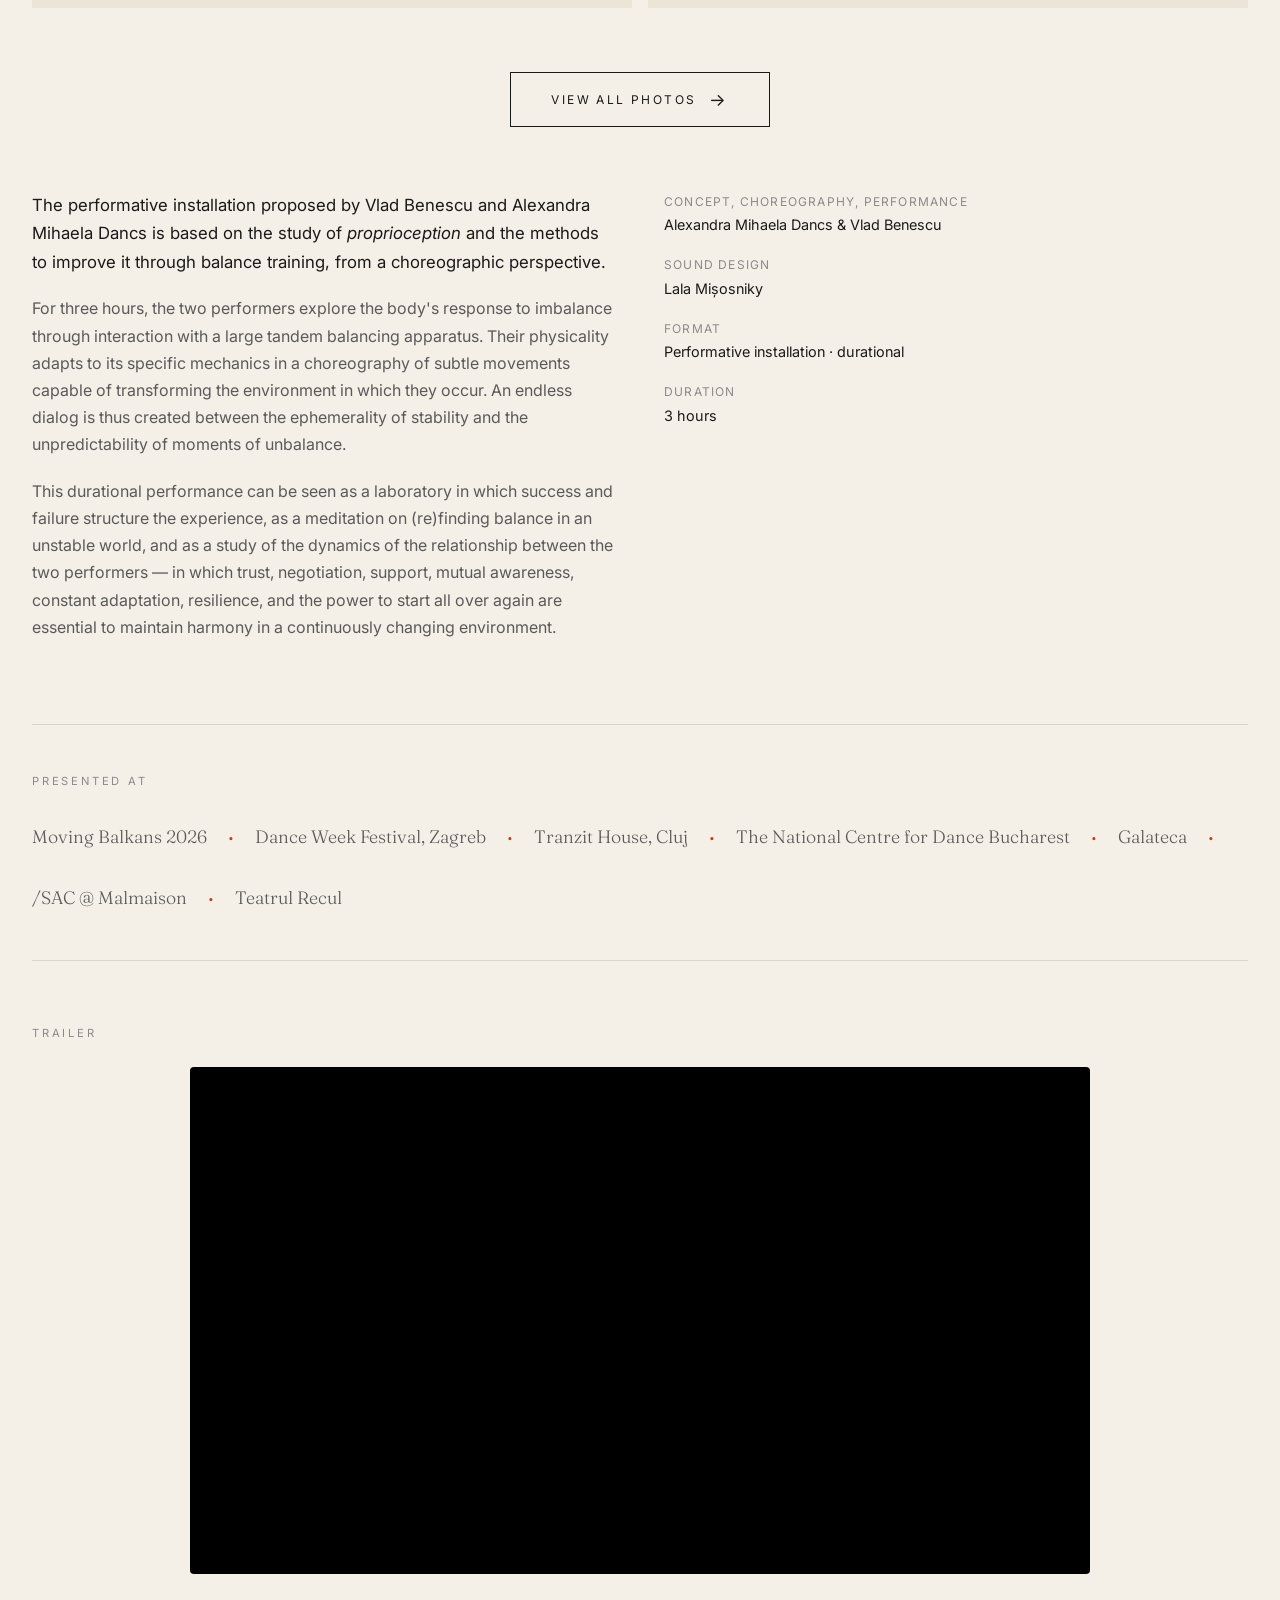
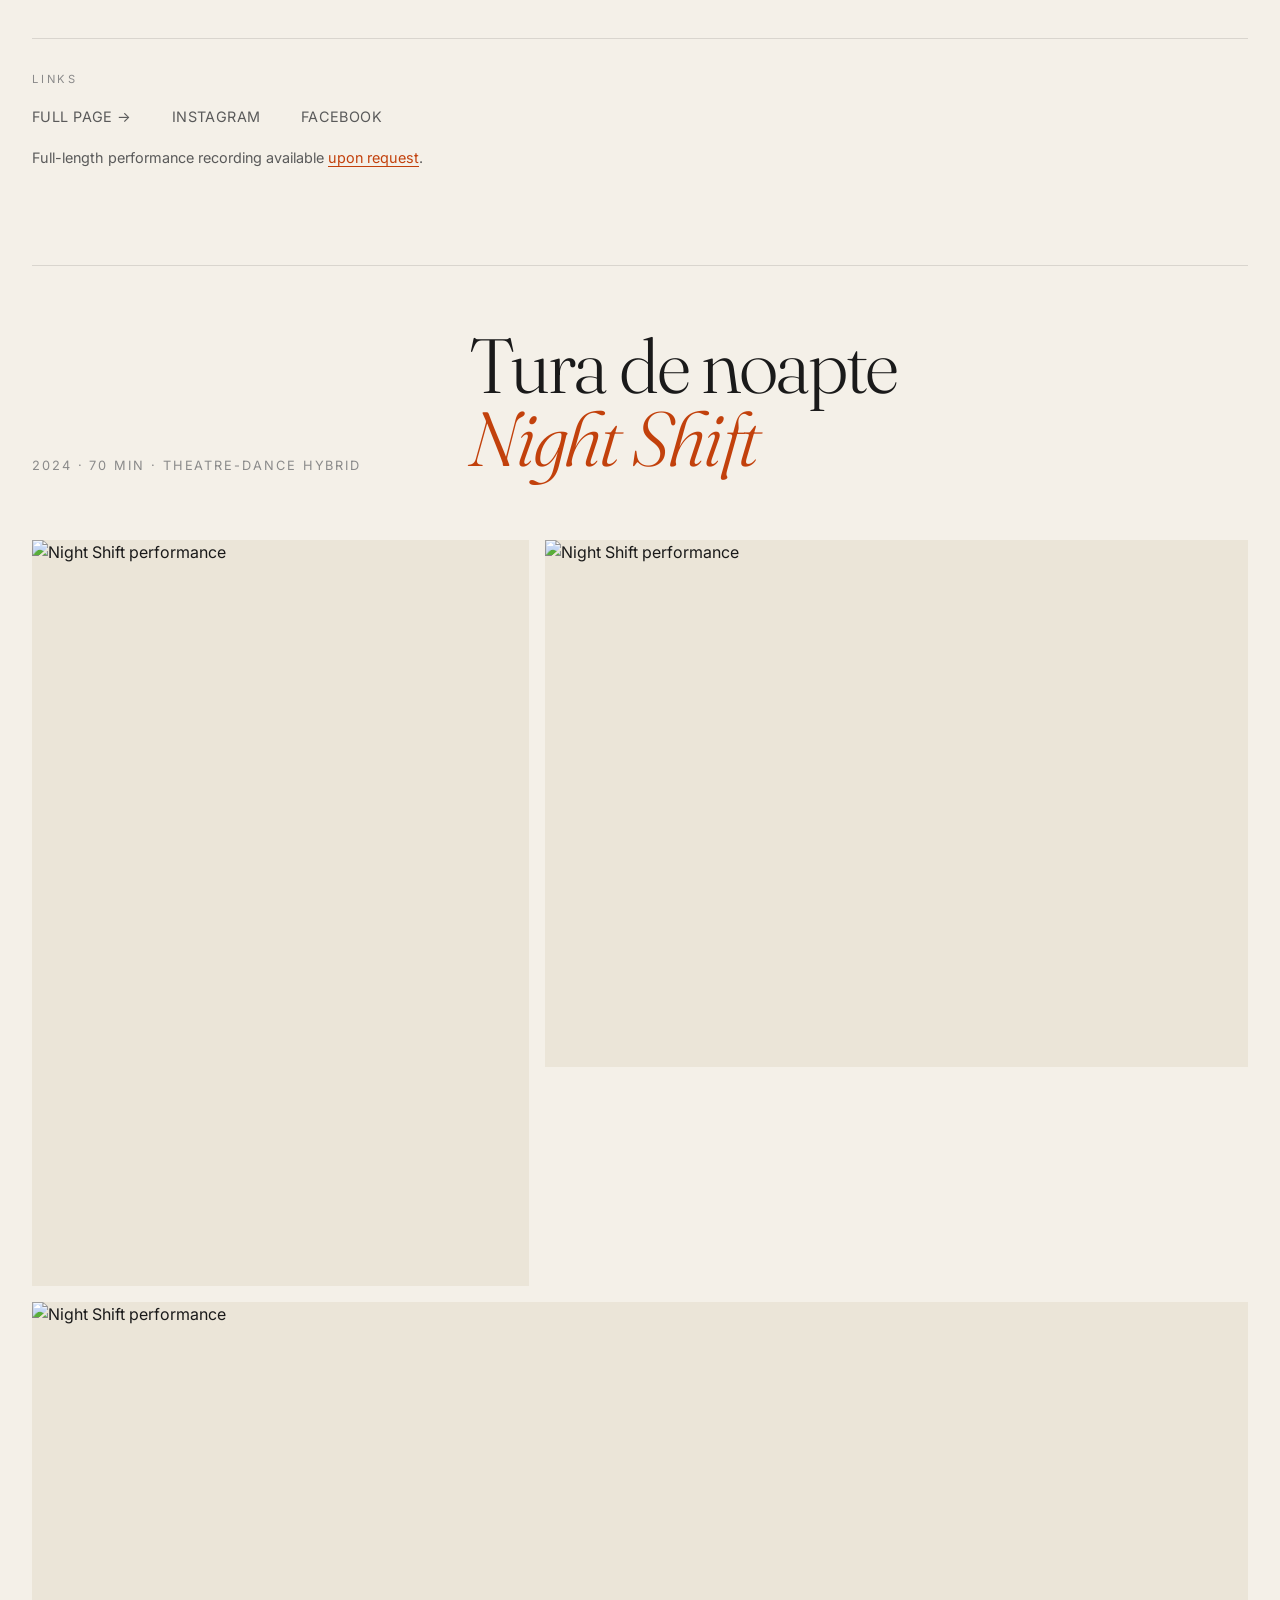
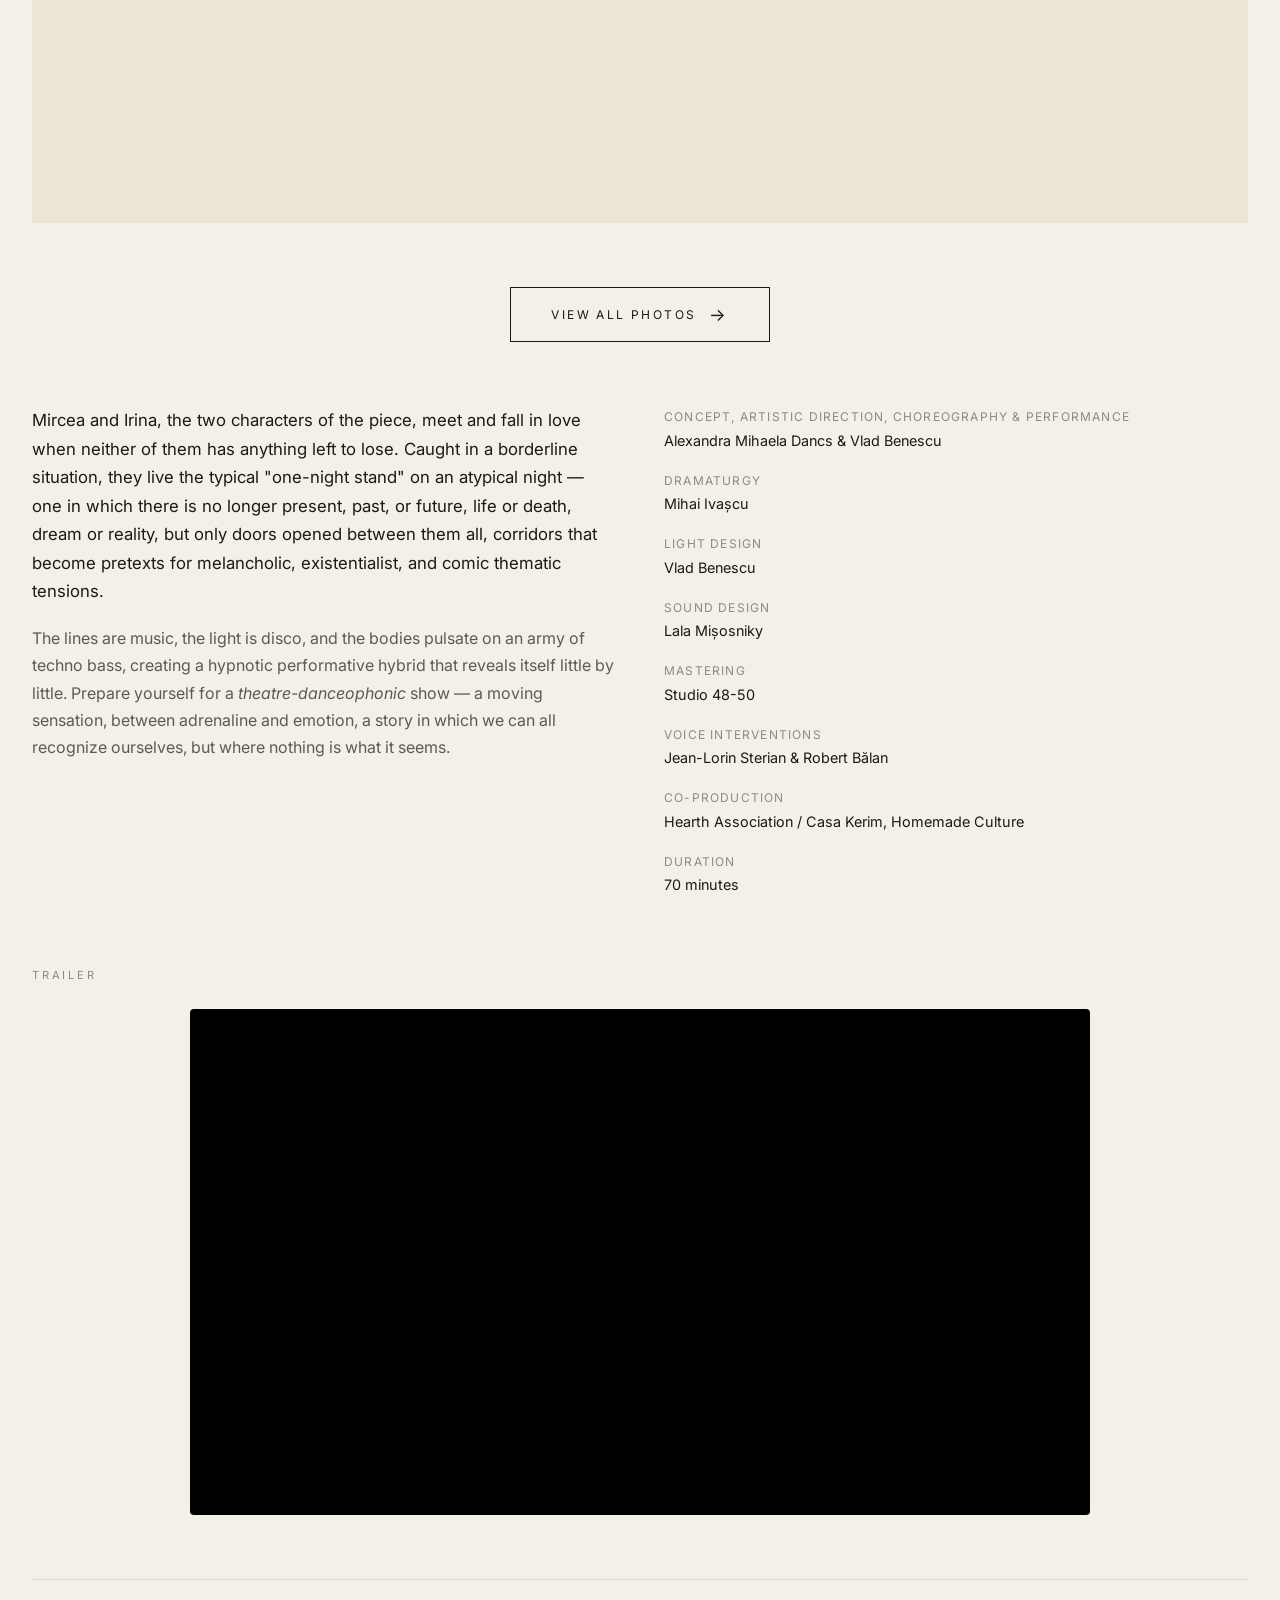
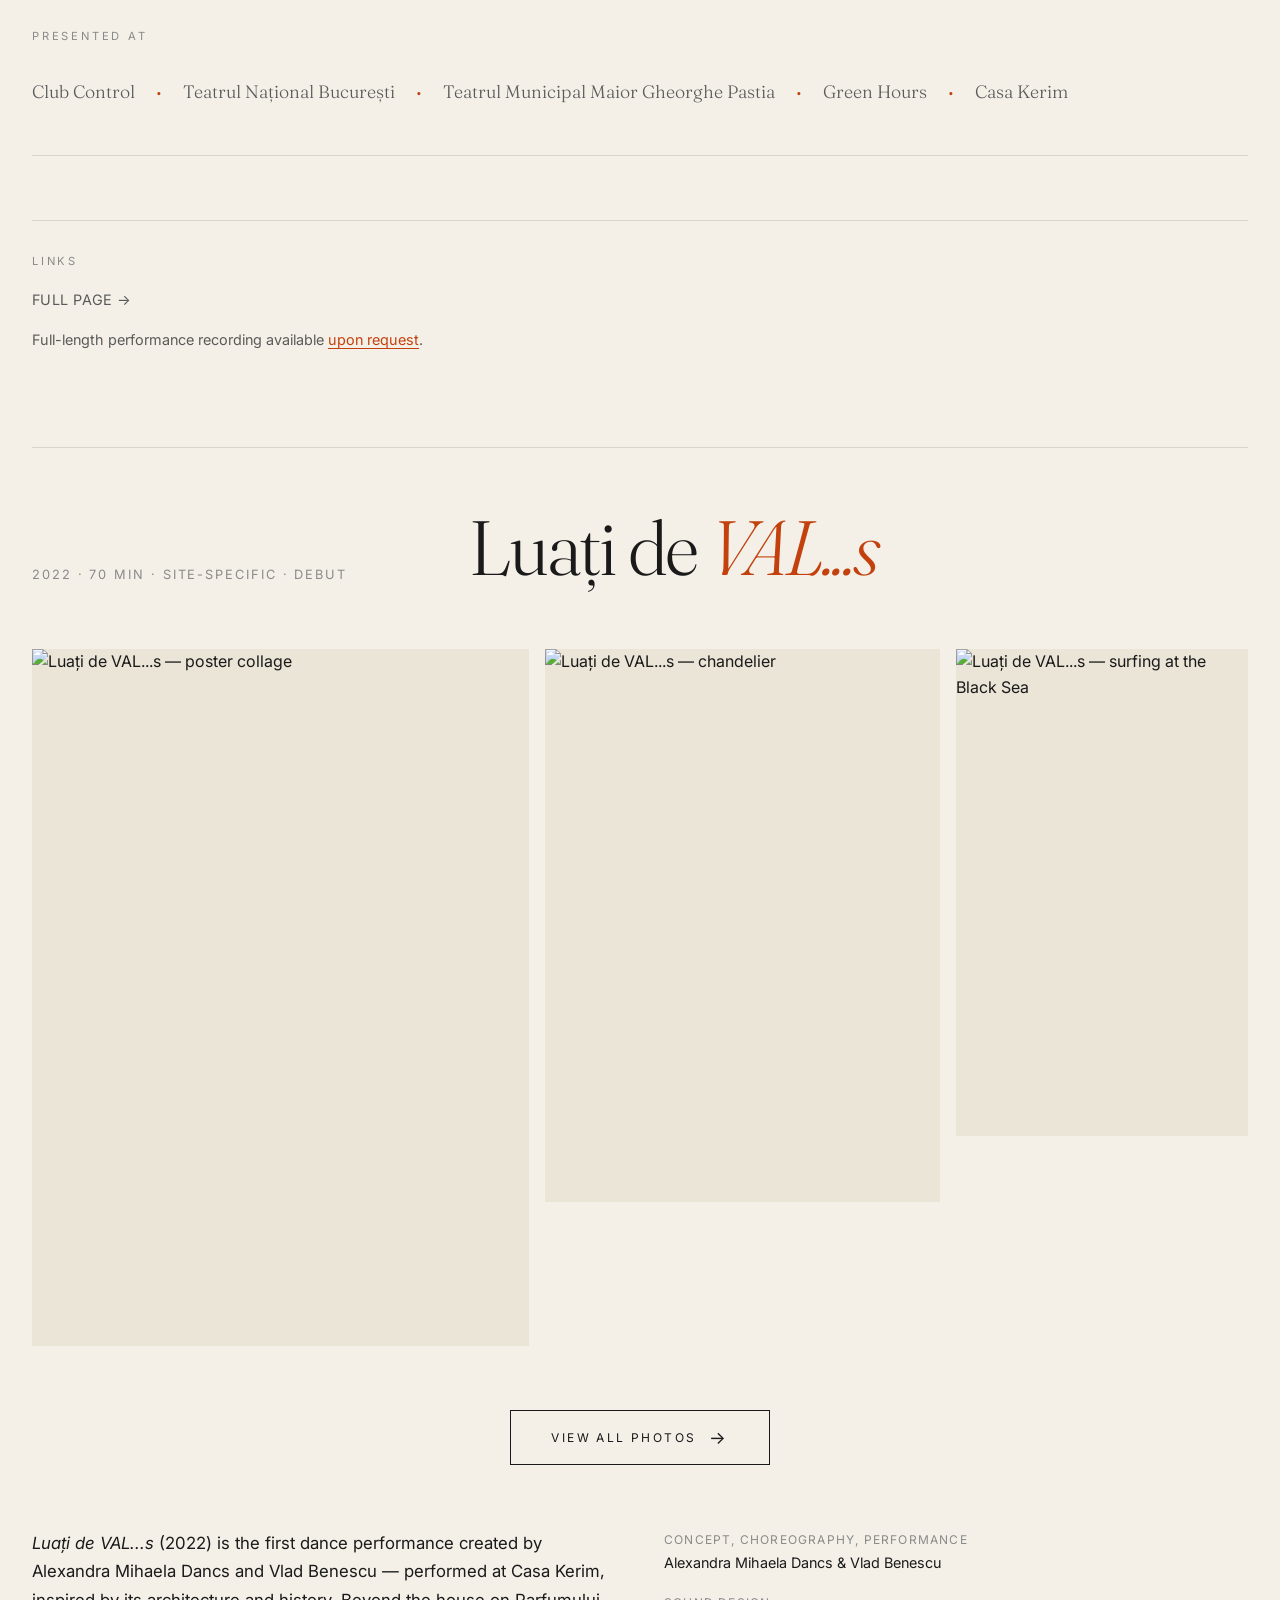
==== commit 68edfe0d: "Add links to various performance pages in index.html" ====
--- a/index.html
+++ b/index.html
@@ -292,6 +292,44 @@
     nav { gap: 1.25rem; font-size: 0.7rem; letter-spacing: 0.1em; }
   }
 
+  /* ============ MENIU „WORK" — scurtături spre spectacole ============
+     Stă în afara <header> pentru că acela folosește mix-blend-mode. */
+  .work-menu {
+    position: fixed;
+    z-index: 200;
+    min-width: 17rem;
+    max-width: calc(100vw - 2rem);
+    padding: 0.5rem 0;
+    background: var(--bg);
+    border: 1px solid var(--line);
+    box-shadow: 0 18px 45px rgba(26, 26, 26, 0.14);
+    opacity: 0;
+    visibility: hidden;
+    transform: translateY(-6px);
+    transition: opacity 0.25s var(--ease), transform 0.25s var(--ease), visibility 0.25s;
+  }
+
+  .work-menu.open { opacity: 1; visibility: visible; transform: translateY(0); }
+
+  .work-menu a {
+    display: block;
+    padding: 0.65rem 1.3rem;
+    color: var(--ink);
+    text-decoration: none;
+    font-family: var(--font-sans);
+    font-size: 0.9rem;
+    line-height: 1.35;
+    transition: background 0.2s ease, color 0.2s ease;
+  }
+
+  .work-menu a:hover,
+  .work-menu a:focus-visible { background: var(--bg-soft); color: var(--accent); }
+
+  @media (max-width: 800px) {
+    .work-menu { min-width: 0; width: calc(100vw - 2rem); }
+    .work-menu a { font-size: 0.85rem; padding: 0.7rem 1.1rem; }
+  }
+
   /* ============ SECTIONS ============ */
   section {
     padding: 6rem 2rem;
@@ -1121,10 +1159,19 @@
   <div class="logo">A.M.D. &amp; V.B.</div>
   <nav>
     <a href="#about">About</a>
-    <a href="#work">Work</a>
+    <a href="#work" id="workLink" aria-haspopup="true" aria-expanded="false" aria-controls="workMenu">Work</a>
     <a href="#contact">Contact</a>
   </nav>
 </header>
+
+<!-- scurtături spre fiecare spectacol, în ordinea din pagină -->
+<div class="work-menu" id="workMenu" role="menu" aria-label="Jump to a performance">
+  <a href="#trilureel" role="menuitem">triluREELu</a>
+  <a href="#somatic-freaks" role="menuitem">Somatic Freaks &mdash; The Proprioceptors Revolution</a>
+  <a href="#night-shift" role="menuitem">Tura de noapte / Night Shift</a>
+  <a href="#luati-de-val" role="menuitem">Luați de VAL...s</a>
+  <a href="#somatic-freaks-1" role="menuitem">Somatic Freaks 1.0</a>
+</div>
 
 <!-- ═══════════ HERO — fraza mare de deschidere ═══════════ -->
 <section class="hero" id="hero">
@@ -1283,6 +1330,7 @@
     <div class="piece-links">
       <p class="section-label">Links</p>
       <ul class="links-list">
+        <li><a href="trilureelu.html">Full page &rarr;</a></li>
         <li><a href="https://www.instagram.com/trilureelu_thebodyinreeltime/" target="_blank" rel="noopener">Instagram</a></li>
         <li><a href="https://www.facebook.com/trilureeluthebodyinreeltime" target="_blank" rel="noopener">Facebook</a></li>
       </ul>
@@ -1372,6 +1420,7 @@
     <div class="piece-links">
       <p class="section-label">Links</p>
       <ul class="links-list">
+        <li><a href="somatic-freaks.html">Full page &rarr;</a></li>
         <li><a href="https://www.instagram.com/somaticfreaks/" target="_blank" rel="noopener">Instagram</a></li>
         <li><a href="https://www.facebook.com/profile.php?id=61564215061338" target="_blank" rel="noopener">Facebook</a></li>
       </ul>
@@ -1464,6 +1513,9 @@
 
     <div class="piece-links">
       <p class="section-label">Links</p>
+      <ul class="links-list">
+        <li><a href="night-shift.html">Full page &rarr;</a></li>
+      </ul>
       <p class="links-note">Full-length performance recording available <a href="mailto:vladbenescu@gmail.com?subject=Tura%20de%20noapte%20-%20full-length%20recording%20request">upon request</a>.</p>
     </div>
   </article>
@@ -1536,6 +1588,7 @@
     <div class="piece-links">
       <p class="section-label">Links</p>
       <ul class="links-list">
+        <li><a href="luati-de-vals.html">Full page &rarr;</a></li>
       </ul>
     </div>
   </article>
@@ -1588,6 +1641,7 @@
     <div class="piece-links">
       <p class="section-label">Links</p>
       <ul class="links-list">
+        <li><a href="somatic-freaks-1.html">Full page &rarr;</a></li>
       </ul>
     </div>
 
@@ -1939,6 +1993,72 @@
     });
   });
 
+  /* ============ MENIU „WORK" — scurtături spre spectacole ============ */
+  var workLink = document.getElementById('workLink');
+  var workMenu = document.getElementById('workMenu');
+  var headerEl = document.getElementById('header');
+
+  function workMenuOpen() {
+    return workMenu && workMenu.classList.contains('open');
+  }
+
+  function placeWorkMenu() {
+    var r = workLink.getBoundingClientRect();
+    var w = workMenu.offsetWidth;
+    var left = Math.min(r.left, window.innerWidth - w - 16);
+    workMenu.style.left = Math.max(16, left) + 'px';
+    workMenu.style.top = (r.bottom + 12) + 'px';
+  }
+
+  function closeWorkMenu() {
+    if (!workMenu) return;
+    workMenu.classList.remove('open');
+    workLink.setAttribute('aria-expanded', 'false');
+  }
+
+  function openWorkMenu() {
+    placeWorkMenu();
+    workMenu.classList.add('open');
+    workLink.setAttribute('aria-expanded', 'true');
+  }
+
+  // sare la spectacol, lăsând loc pentru bara fixă de sus
+  function scrollToPiece(hash) {
+    var el = document.querySelector(hash);
+    if (!el) return;
+    var offset = (headerEl ? headerEl.offsetHeight : 0) + 56;
+    window.scrollTo({
+      top: el.getBoundingClientRect().top + window.scrollY - offset,
+      behavior: reduceMotion ? 'auto' : 'smooth'
+    });
+  }
+
+  if (workLink && workMenu) {
+    workLink.addEventListener('click', function (e) {
+      e.preventDefault();
+      if (workMenuOpen()) { closeWorkMenu(); } else { openWorkMenu(); }
+    });
+
+    workMenu.querySelectorAll('a').forEach(function (a) {
+      a.addEventListener('click', function (e) {
+        e.preventDefault();
+        closeWorkMenu();
+        scrollToPiece(a.getAttribute('href'));
+      });
+    });
+
+    document.addEventListener('click', function (e) {
+      if (!workMenuOpen()) return;
+      if (e.target === workLink || workMenu.contains(e.target)) return;
+      closeWorkMenu();
+    });
+
+    window.addEventListener('scroll', closeWorkMenu, { passive: true });
+    window.addEventListener('resize', function () {
+      if (workMenuOpen()) placeWorkMenu();
+    });
+  }
+
   /* ============ POZĂ MĂRITĂ ============ */
   var zoom = document.getElementById('zoom');
   var zoomImg = zoom ? zoom.querySelector('img') : null;
@@ -1998,7 +2118,9 @@
     var zoomOpen = zoom && zoom.classList.contains('open');
 
     if (e.key === 'Escape') {
-      if (zoomOpen) { closeZoom(); } else { closeAllLightboxes(); }
+      if (zoomOpen) { closeZoom(); }
+      else if (workMenuOpen()) { closeWorkMenu(); }
+      else { closeAllLightboxes(); }
       return;
     }
 
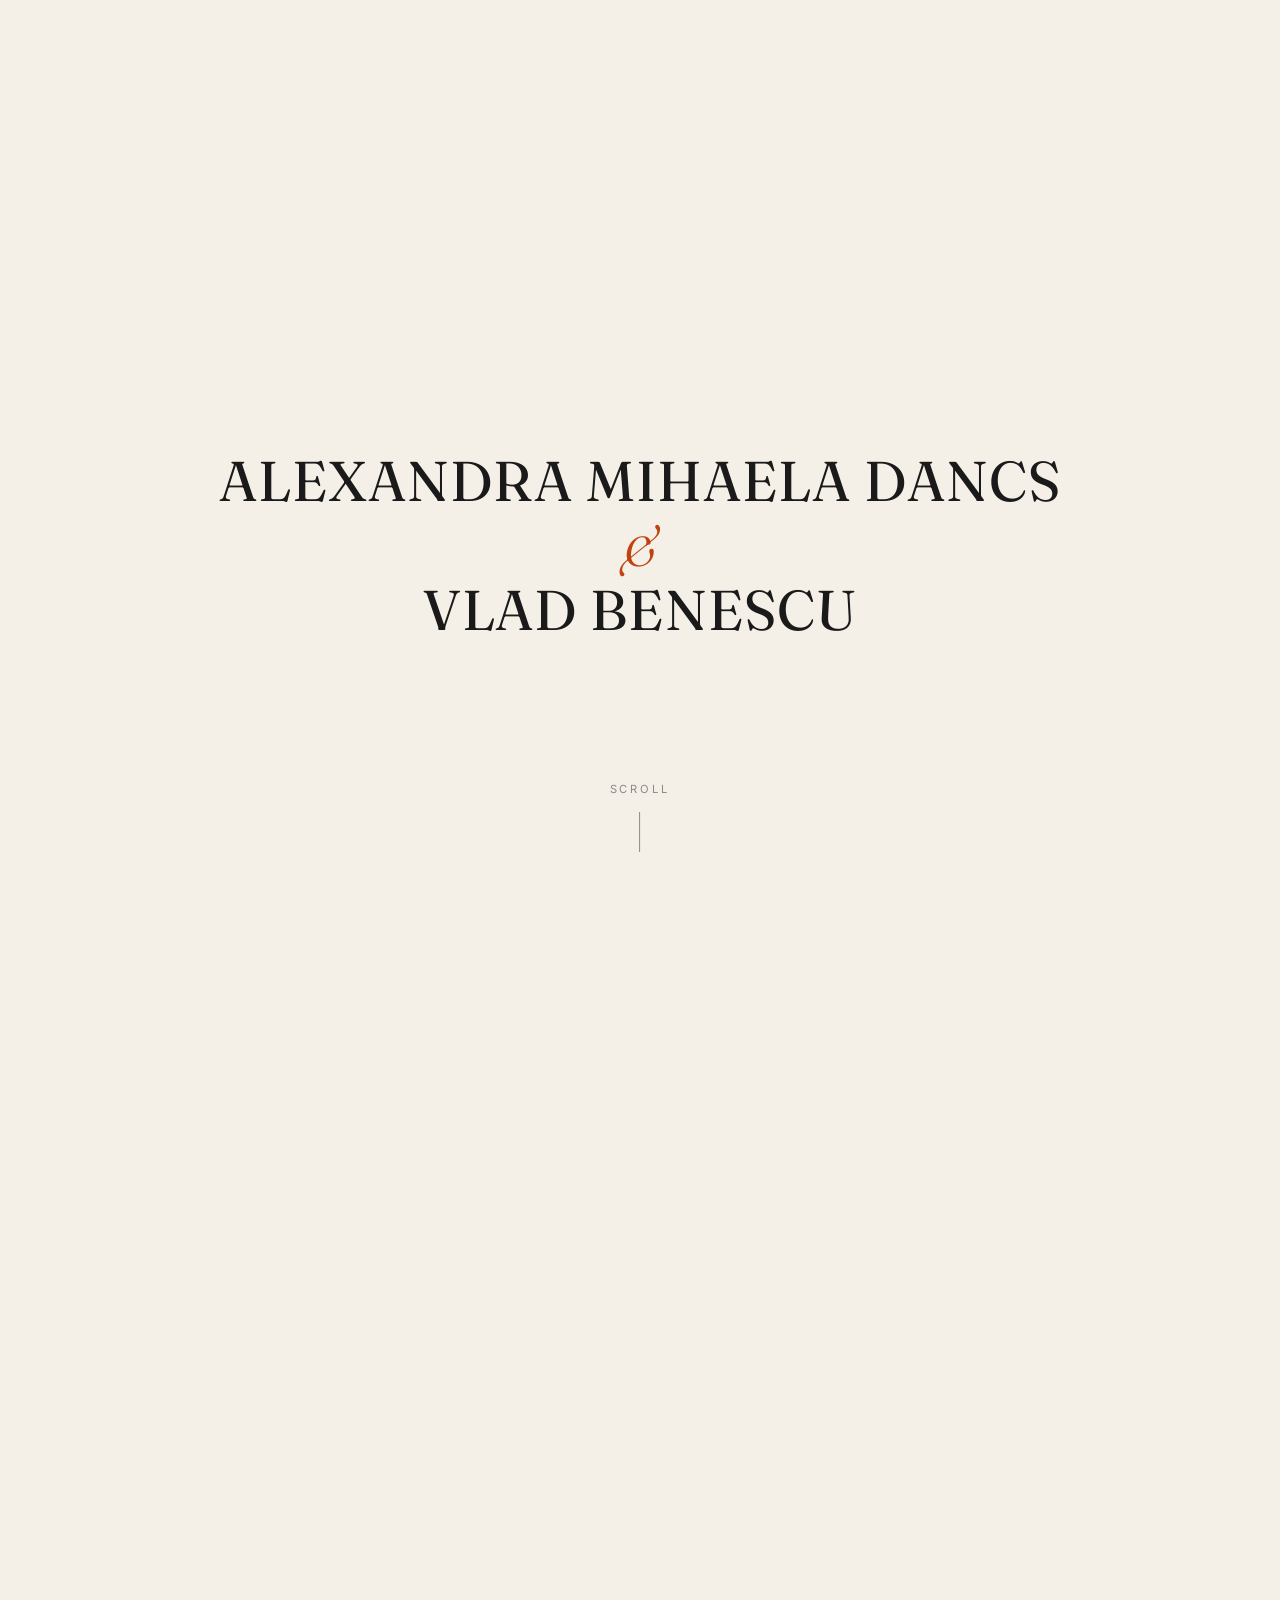
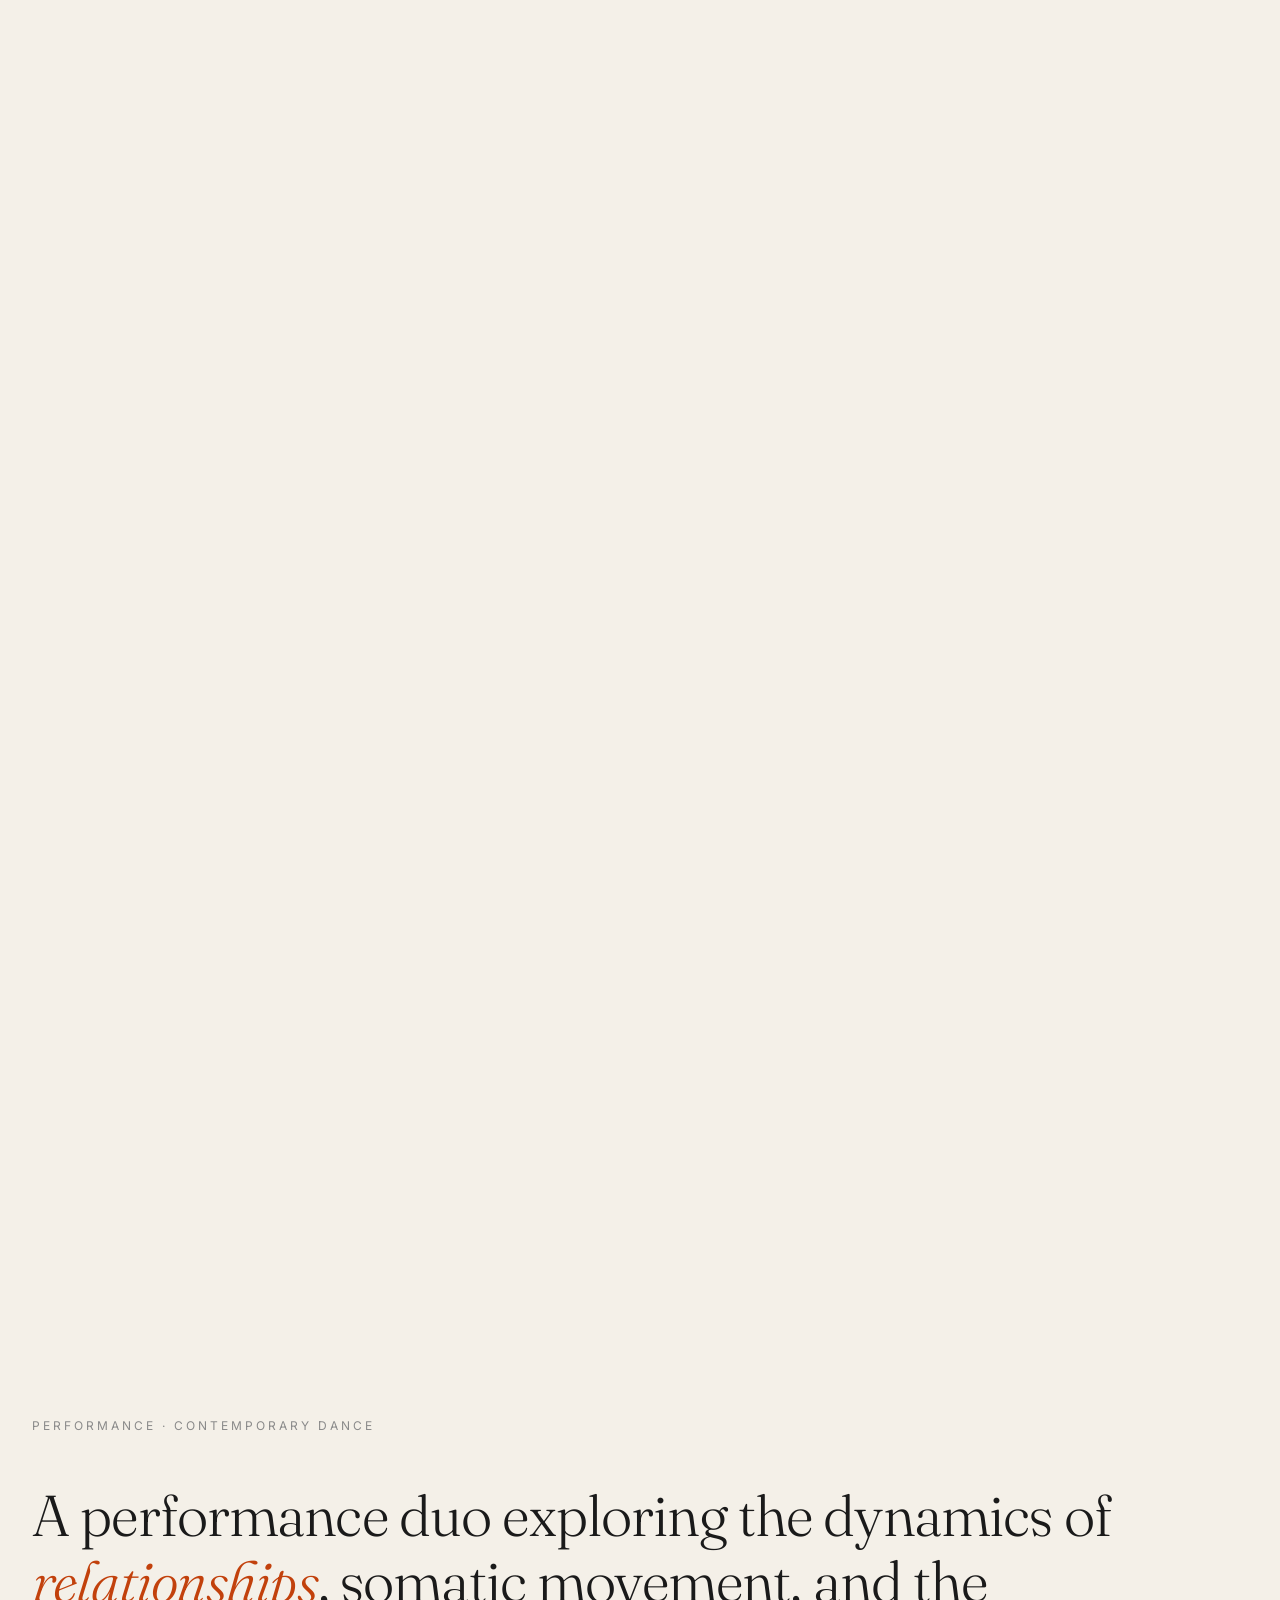
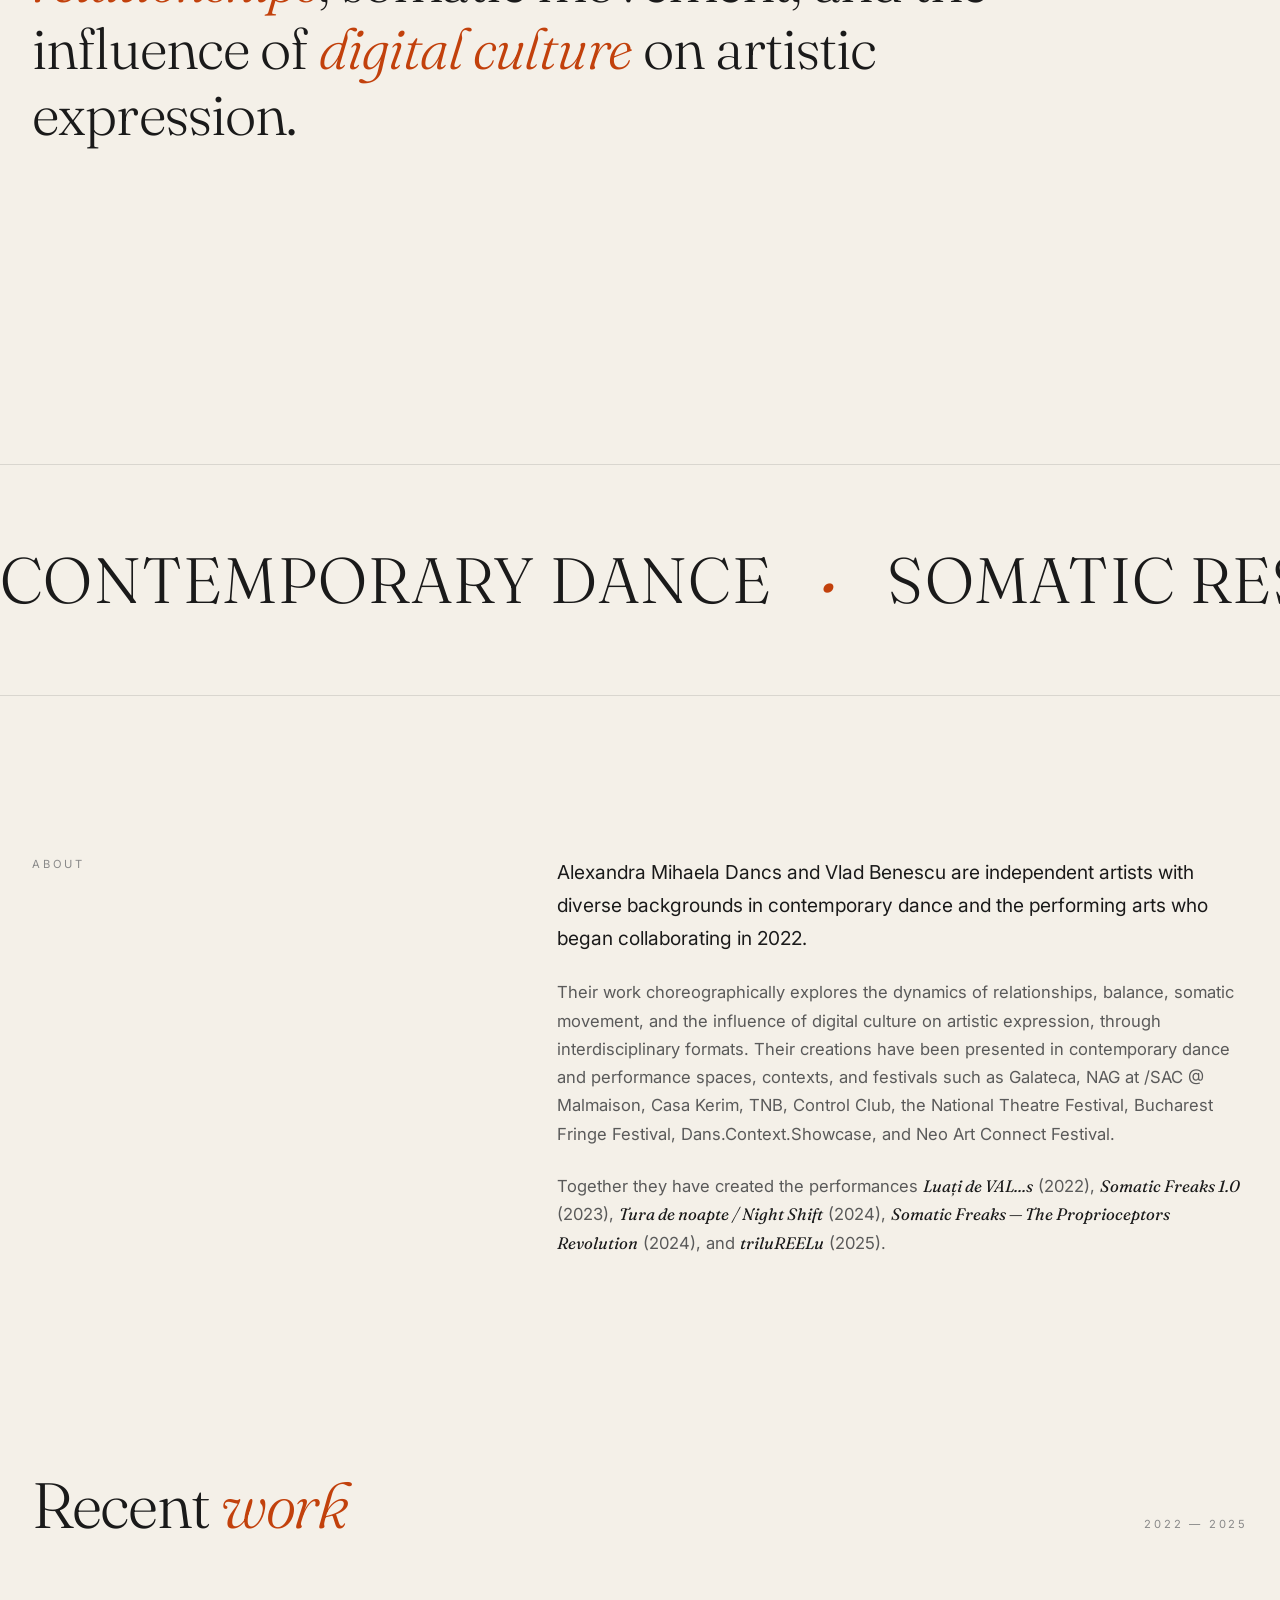
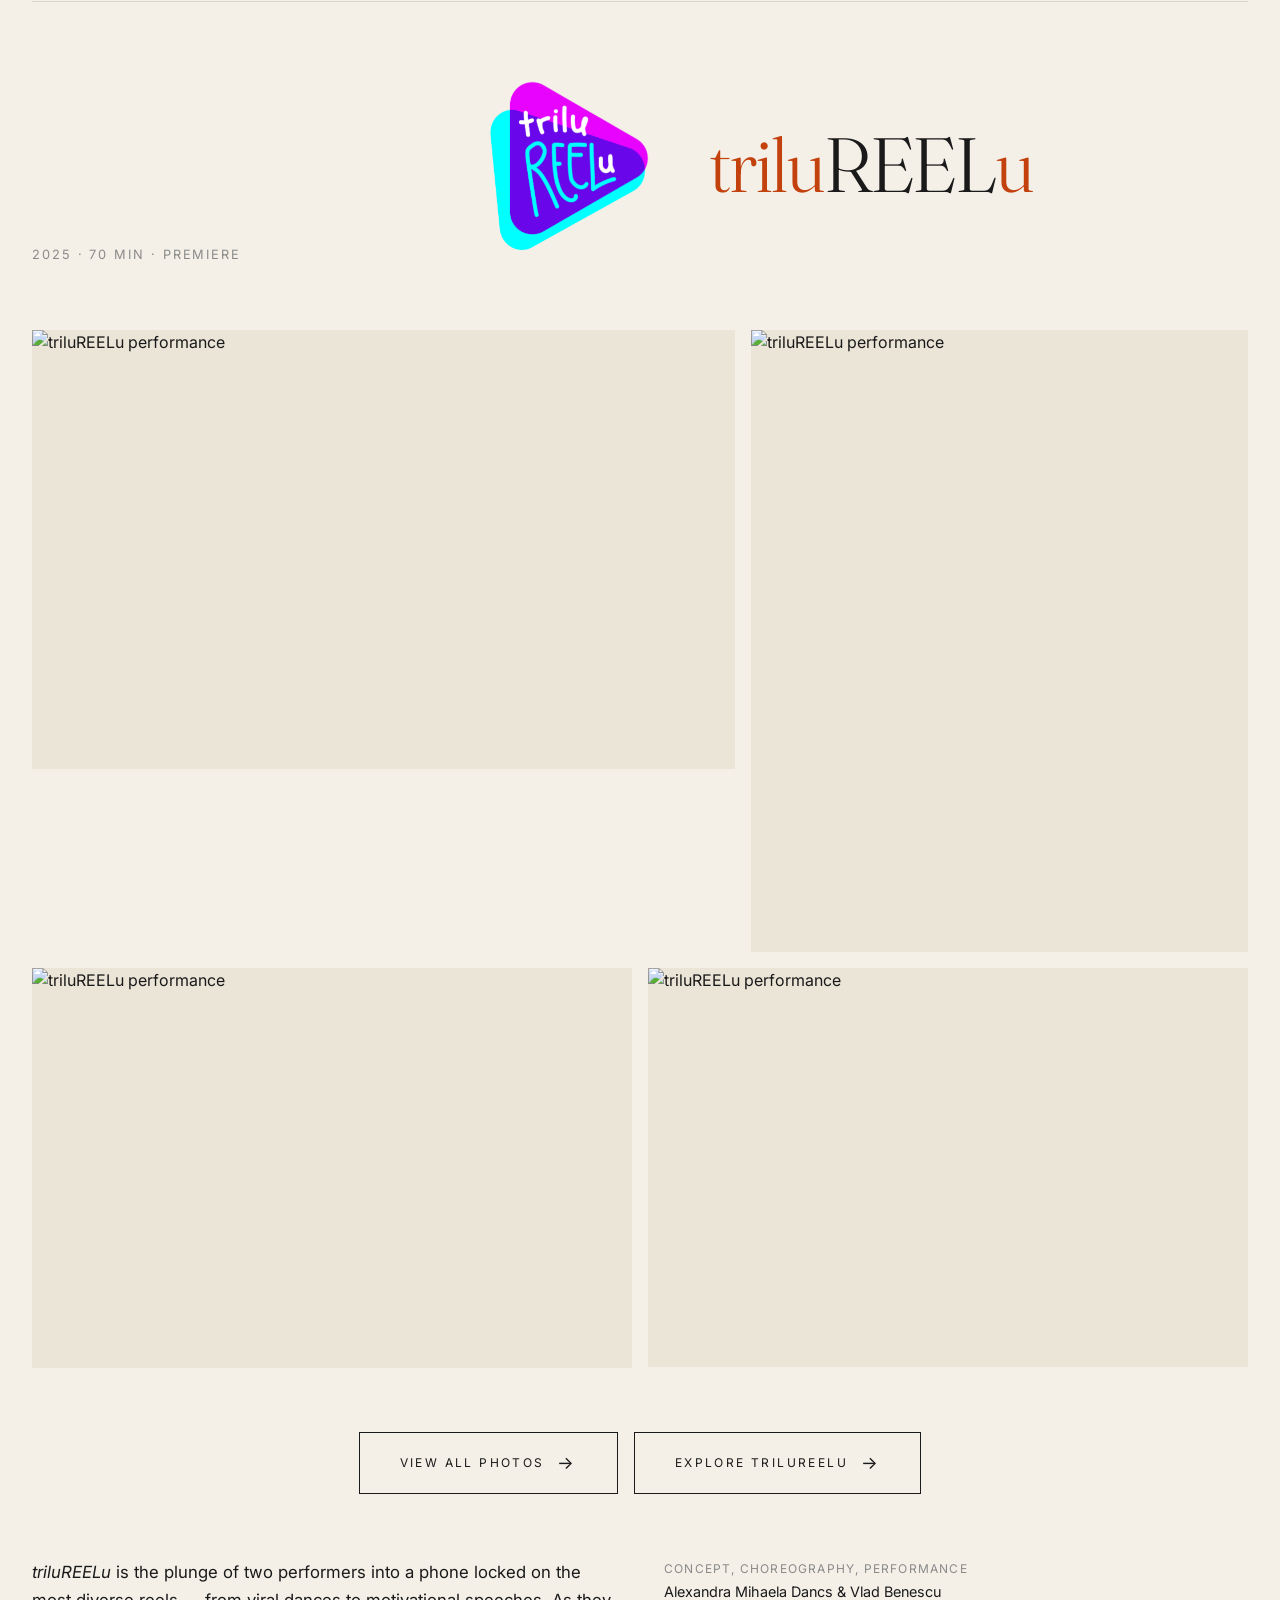
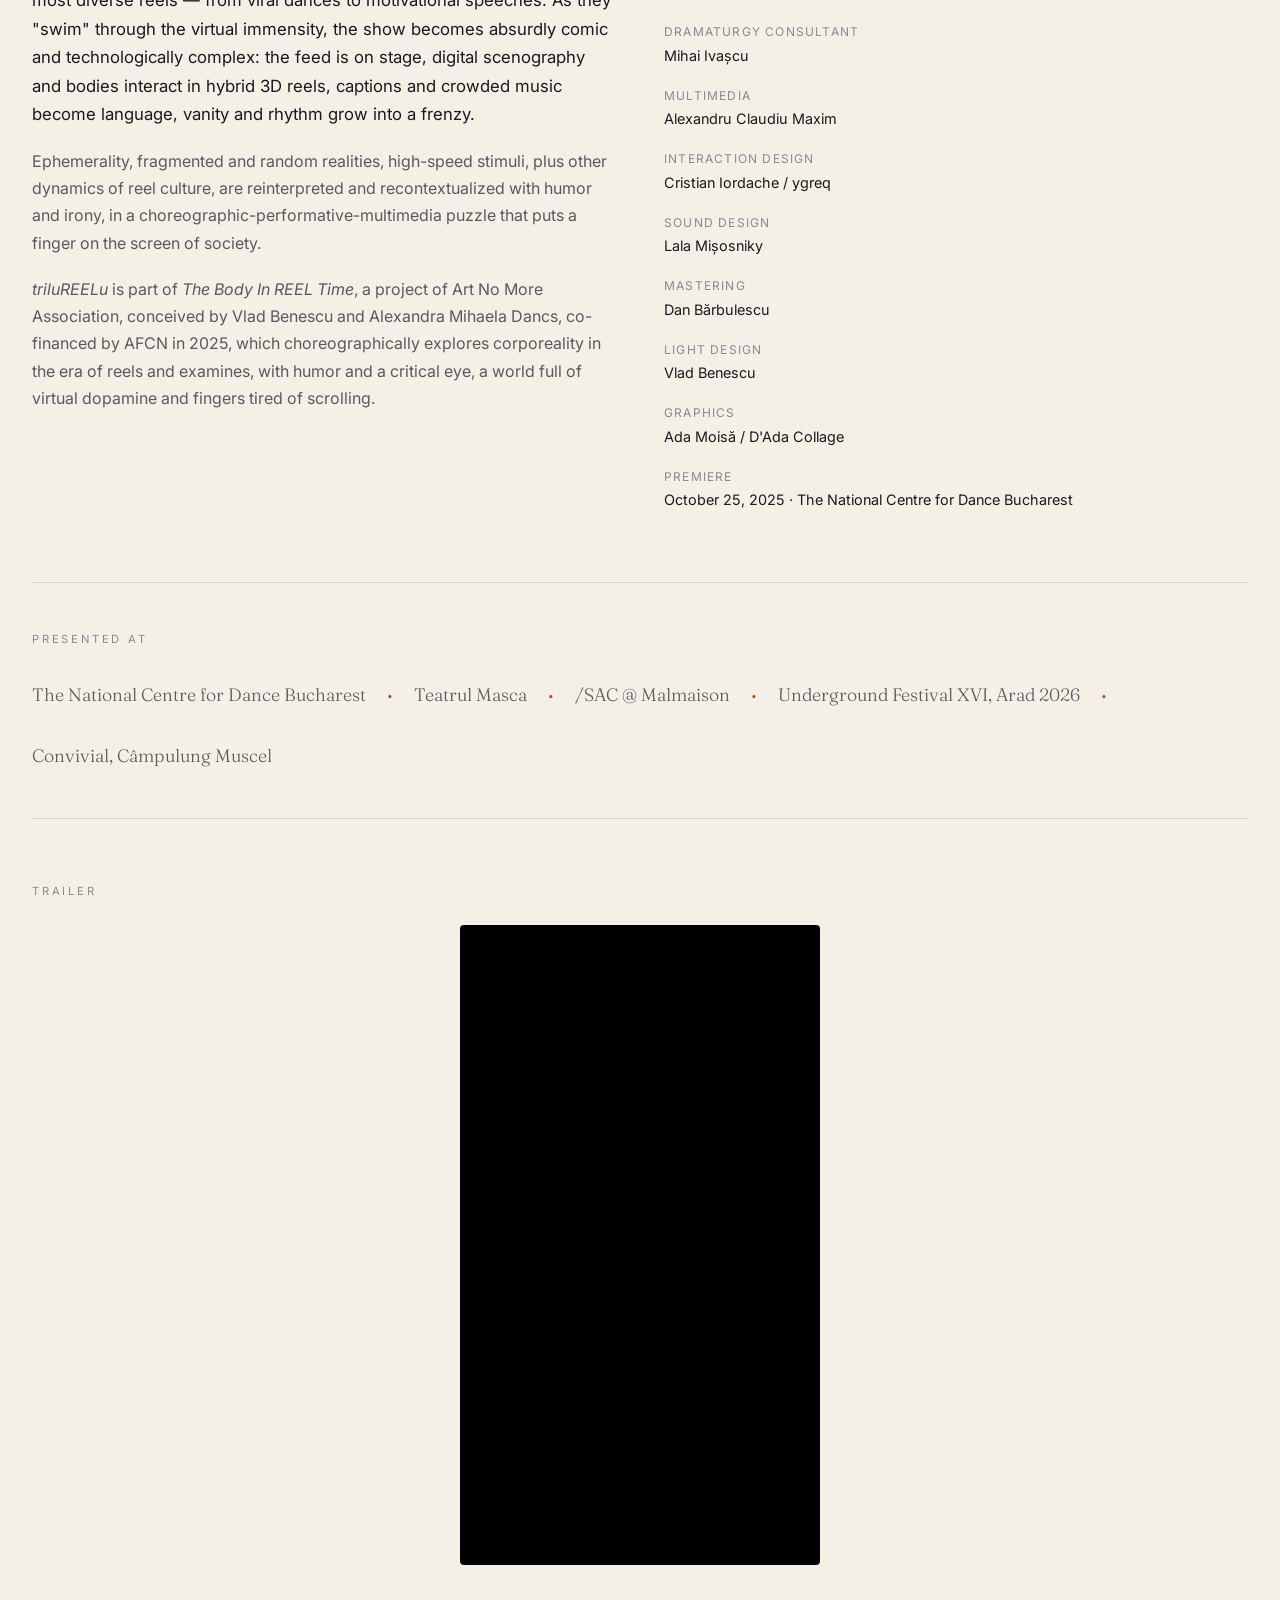
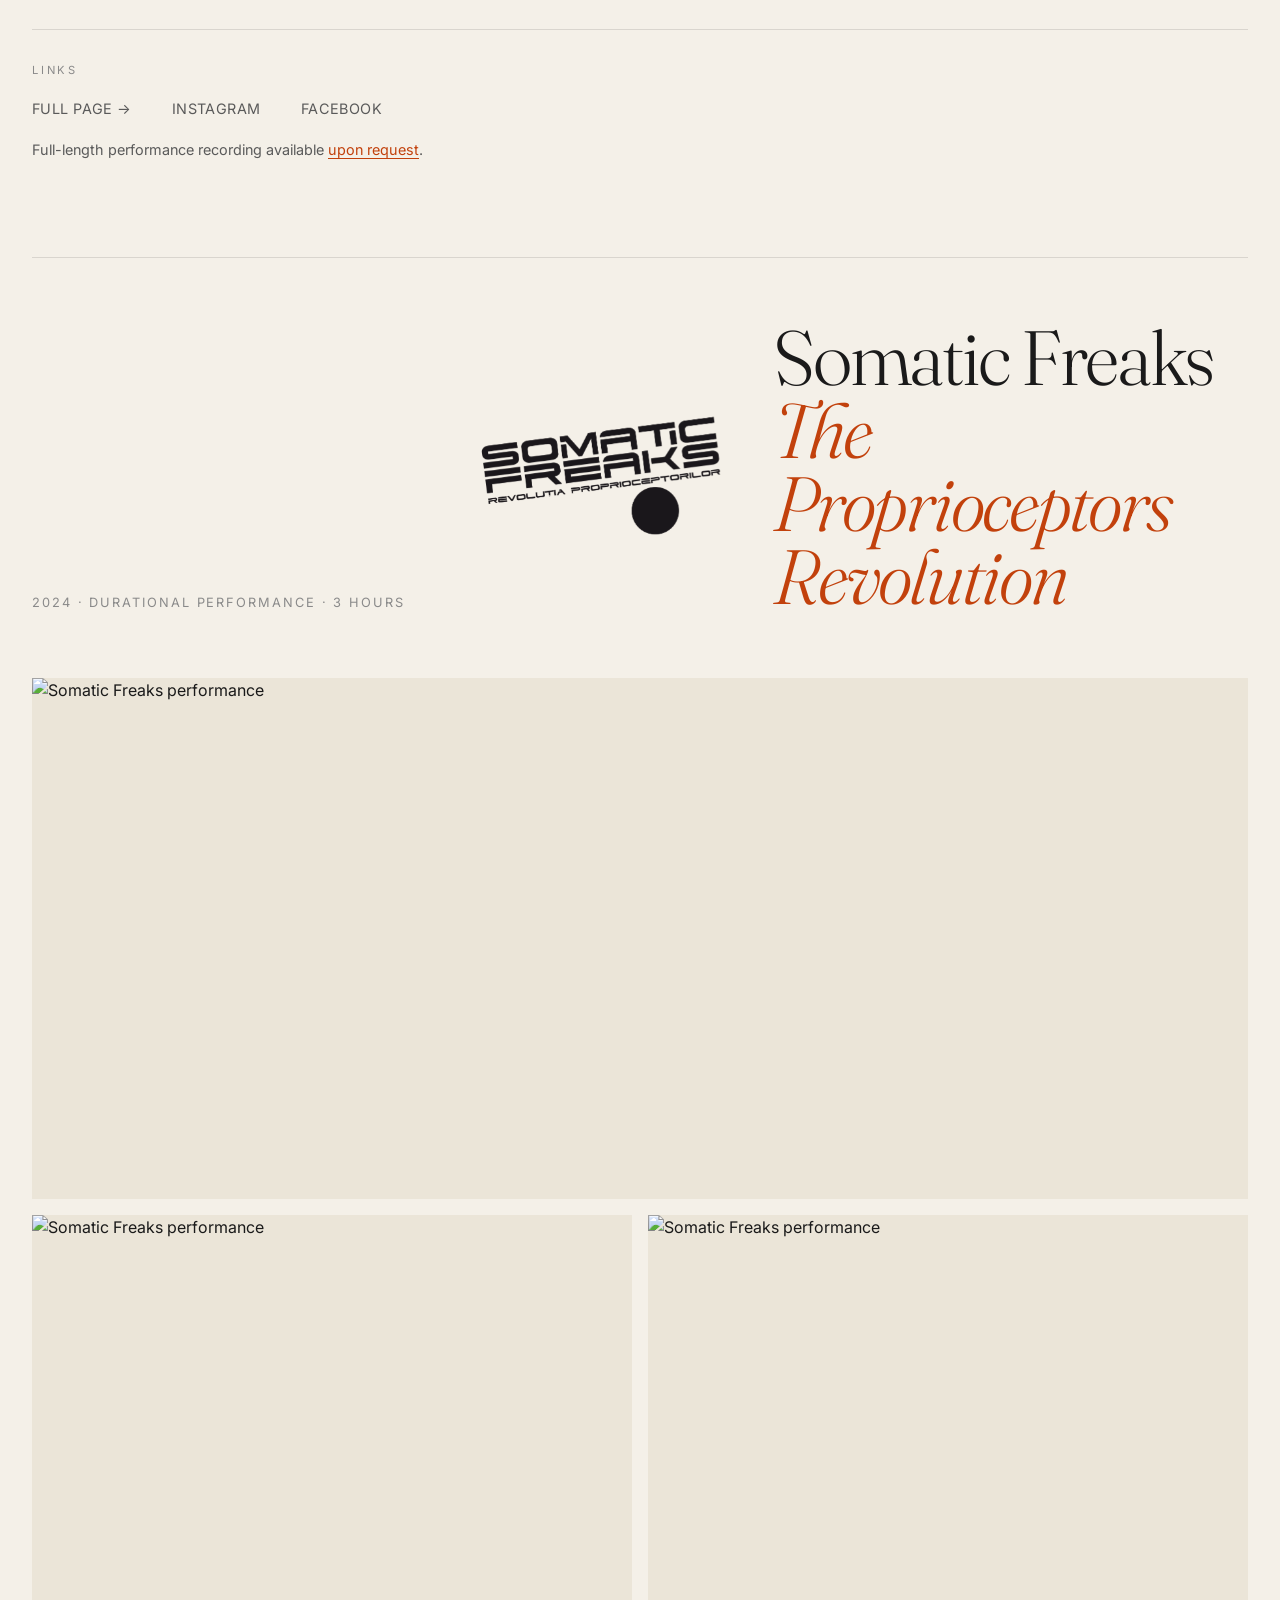
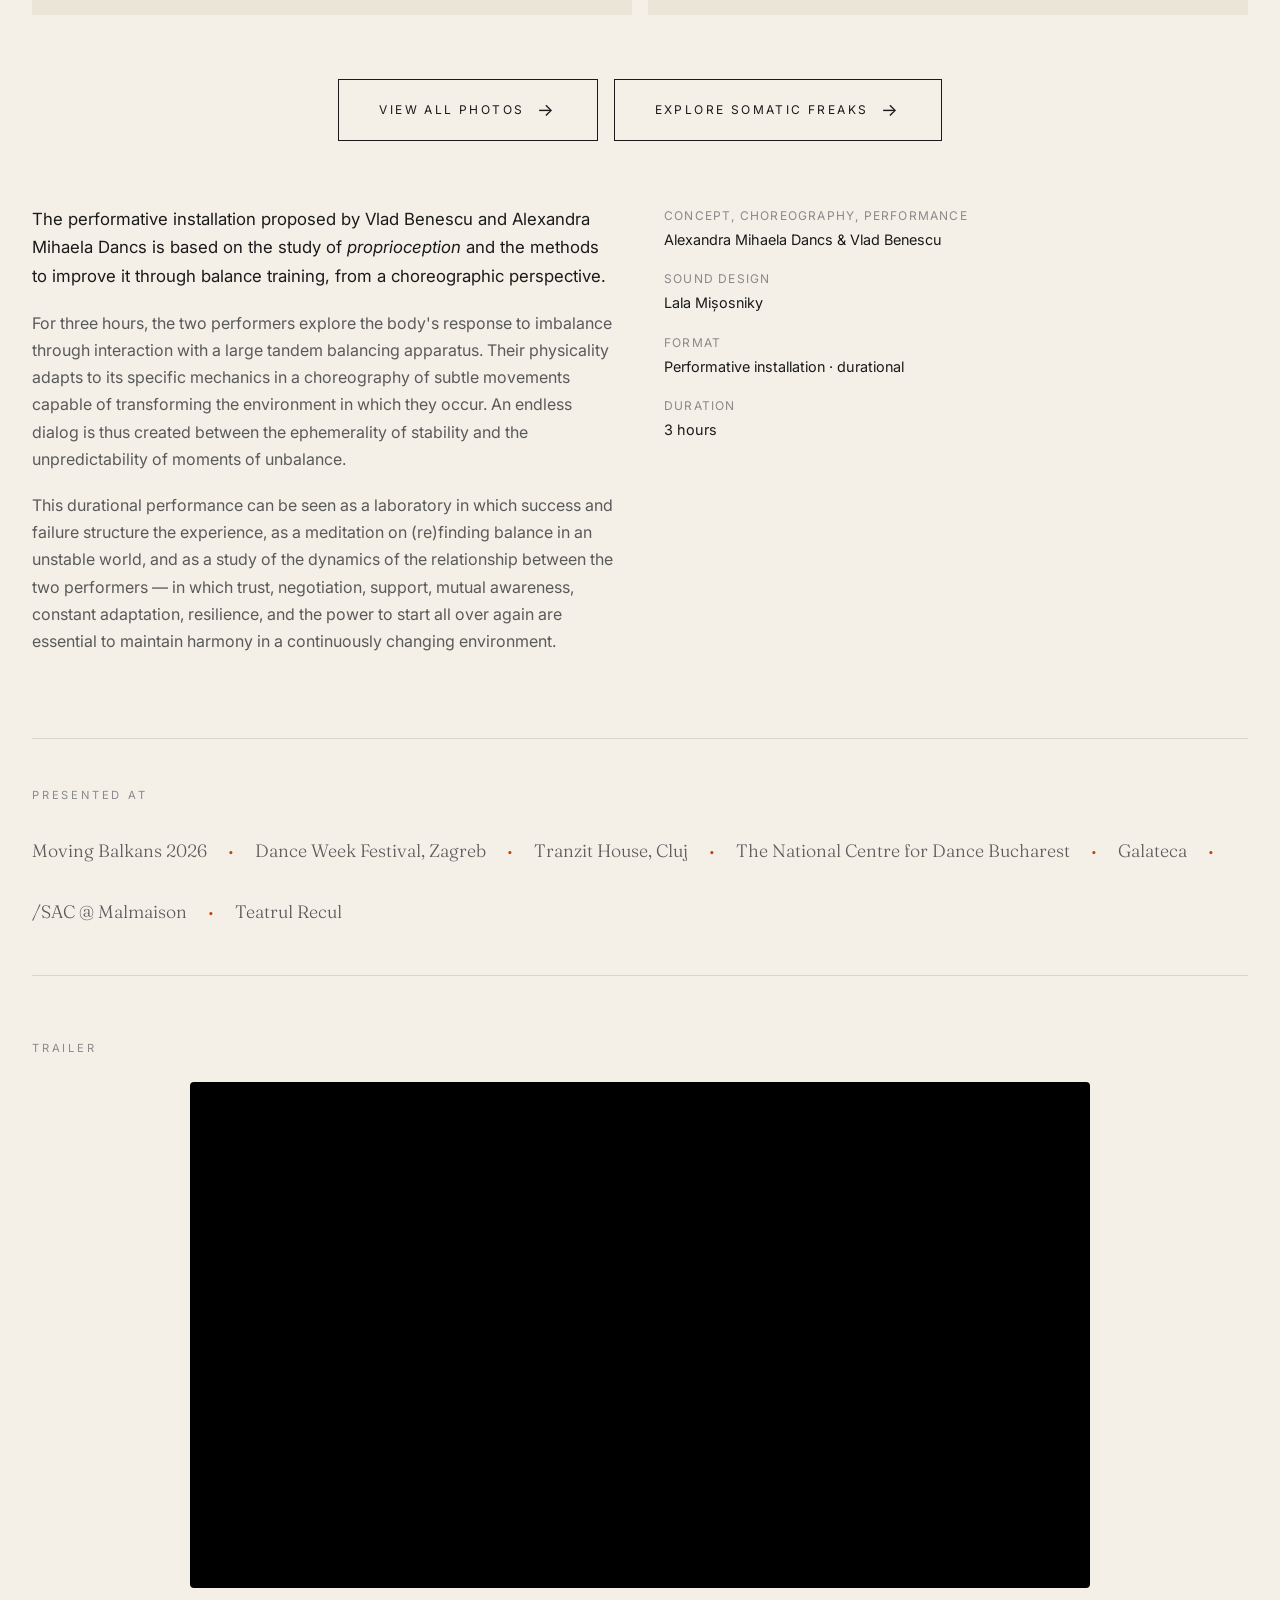
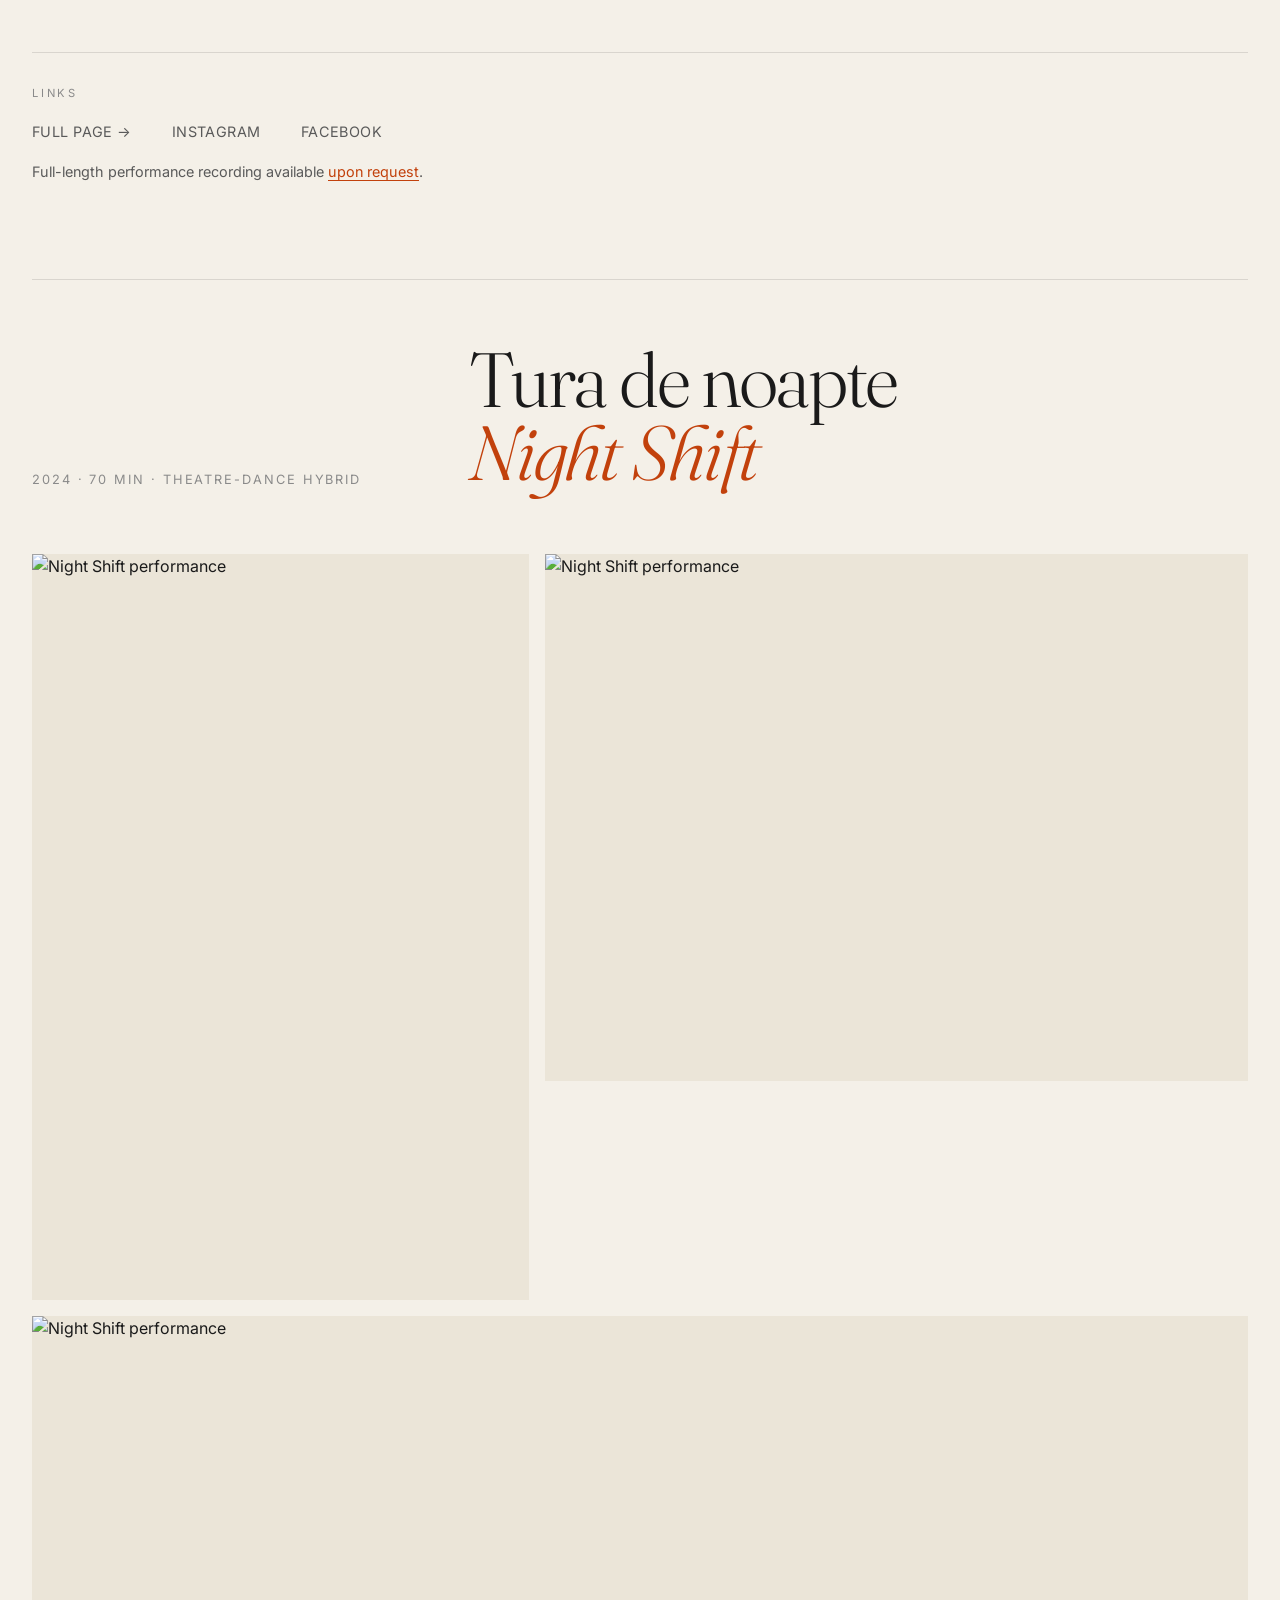
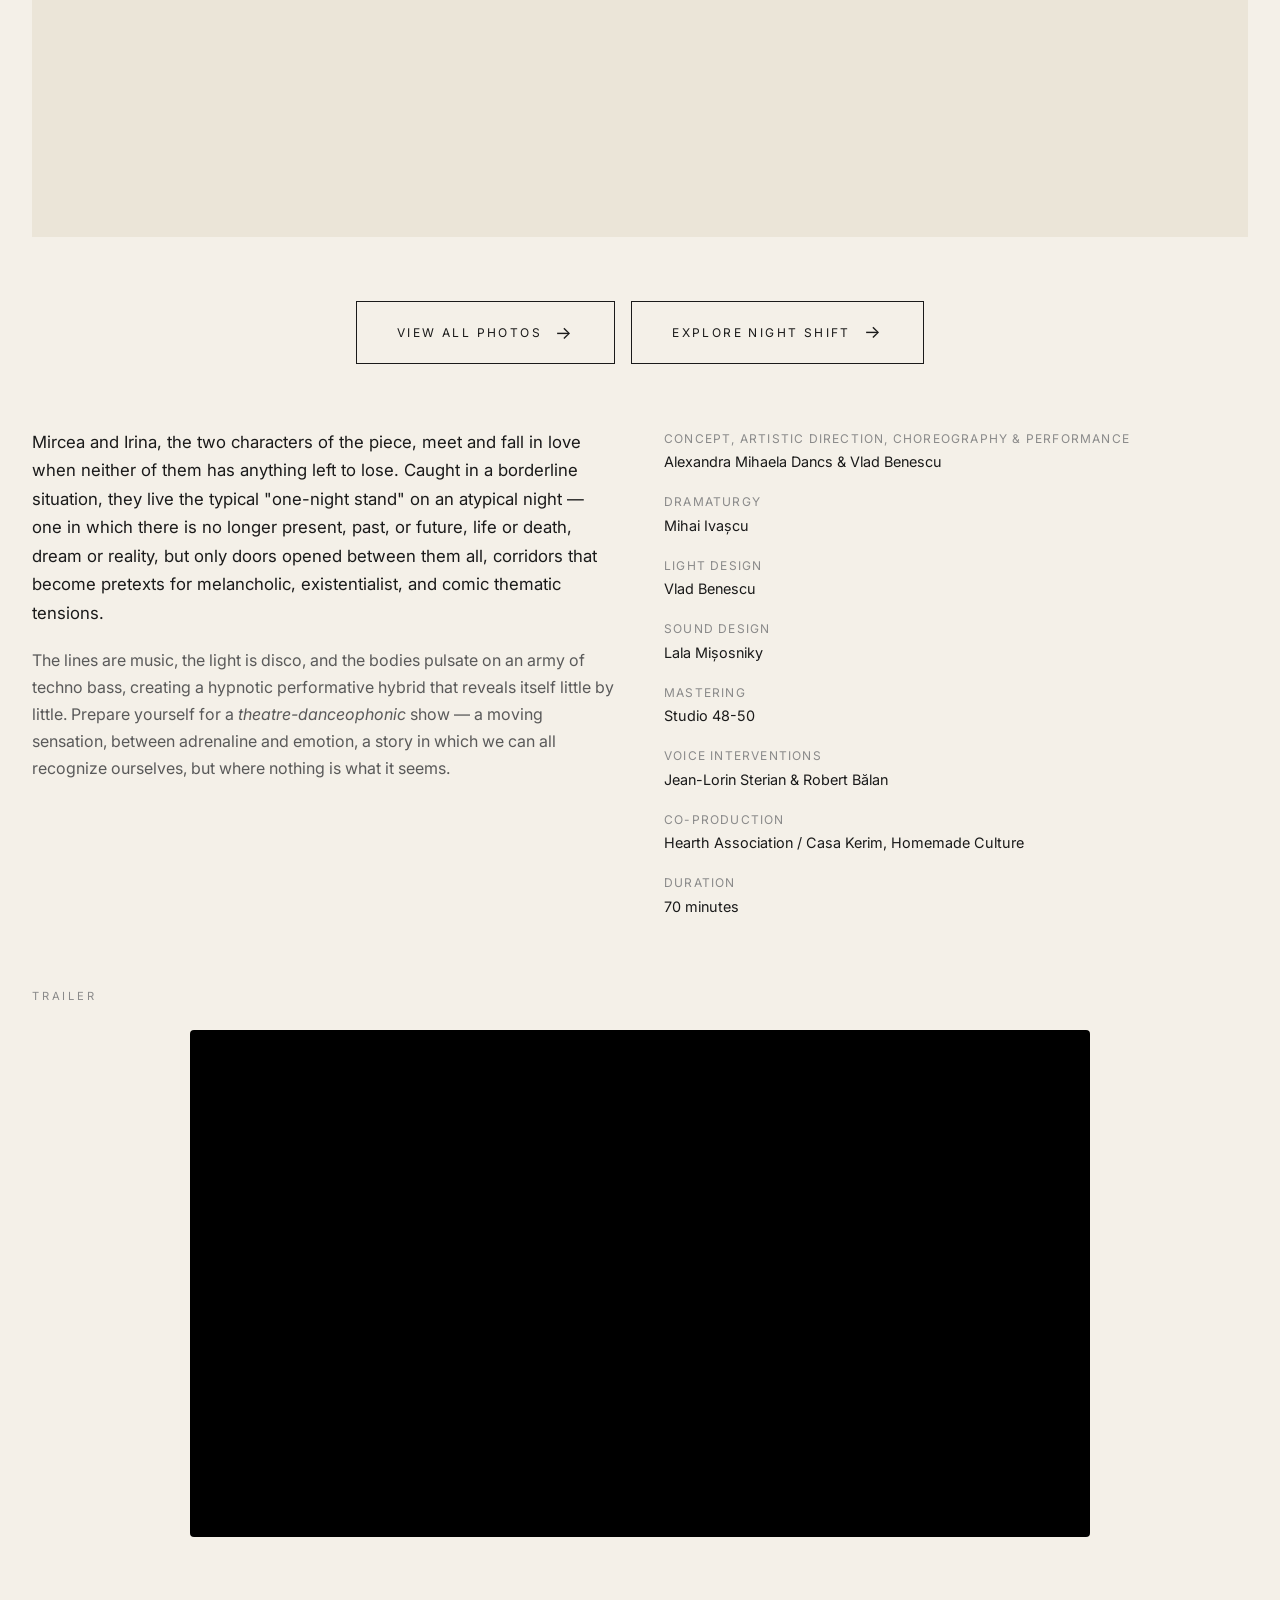
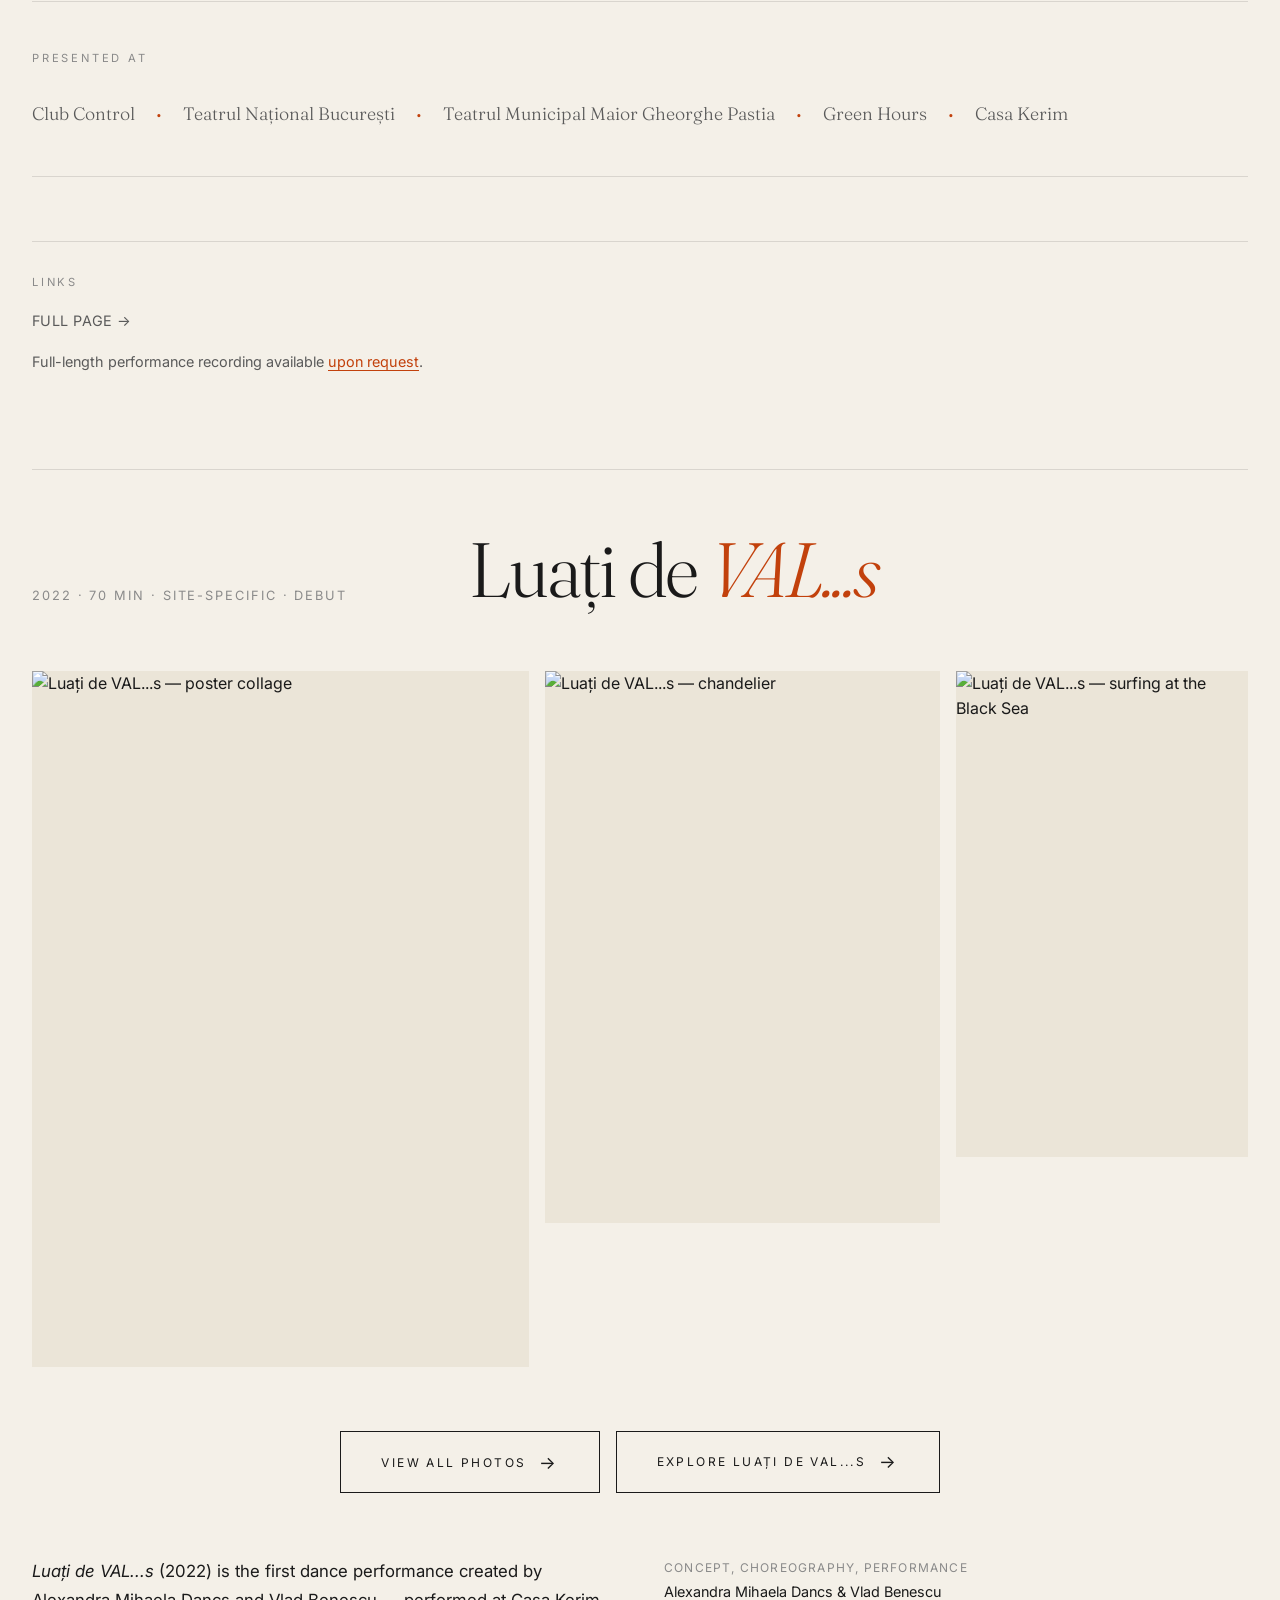
==== commit 73c2c667: "Enhance gallery actions with new button styles Added solid view-all button styles and updated links " ====
--- a/index.html
+++ b/index.html
@@ -728,8 +728,19 @@
   .gallery-actions {
     display: flex;
     justify-content: center;
+    flex-wrap: wrap;
+    gap: 1rem;
     margin: 2rem 0 4rem;
   }
+
+  /* butonul plin — duce la pagina dedicată spectacolului */
+  .view-all-btn--solid {
+    background: var(--ink);
+    color: var(--bg);
+    text-decoration: none;
+  }
+
+  .view-all-btn--solid:hover { background: var(--accent); border-color: var(--accent); color: var(--bg); }
 
   .view-all-btn {
     background: transparent;
@@ -1256,6 +1267,10 @@
         View all photos
         <span class="arrow">&rarr;</span>
       </button>
+      <a class="view-all-btn view-all-btn--solid" href="trilureelu.html">
+        Explore triluREELu
+        <span class="arrow">&rarr;</span>
+      </a>
     </div>
 
     <div class="piece-content">
@@ -1361,6 +1376,10 @@
         View all photos
         <span class="arrow">&rarr;</span>
       </button>
+      <a class="view-all-btn view-all-btn--solid" href="somatic-freaks.html">
+        Explore Somatic Freaks
+        <span class="arrow">&rarr;</span>
+      </a>
     </div>
 
     <div class="piece-content">
@@ -1448,6 +1467,10 @@
         View all photos
         <span class="arrow">&rarr;</span>
       </button>
+      <a class="view-all-btn view-all-btn--solid" href="night-shift.html">
+        Explore Night Shift
+        <span class="arrow">&rarr;</span>
+      </a>
     </div>
 
     <div class="piece-content">
@@ -1540,6 +1563,10 @@
         View all photos
         <span class="arrow">&rarr;</span>
       </button>
+      <a class="view-all-btn view-all-btn--solid" href="luati-de-vals.html">
+        Explore Luați de VAL...s
+        <span class="arrow">&rarr;</span>
+      </a>
     </div>
 
     <div class="piece-content">
@@ -1604,6 +1631,13 @@
 
     <div class="gallery">
       <div class="gallery-item sfg1"><img src="https://dancs-benescu.com/sf1_0.jpg" alt="Somatic Freaks 1.0" loading="lazy"></div>
+    </div>
+
+    <div class="gallery-actions">
+      <a class="view-all-btn view-all-btn--solid" href="somatic-freaks-1.html">
+        Explore Somatic Freaks 1.0
+        <span class="arrow">&rarr;</span>
+      </a>
     </div>
 
     <div class="piece-content">
